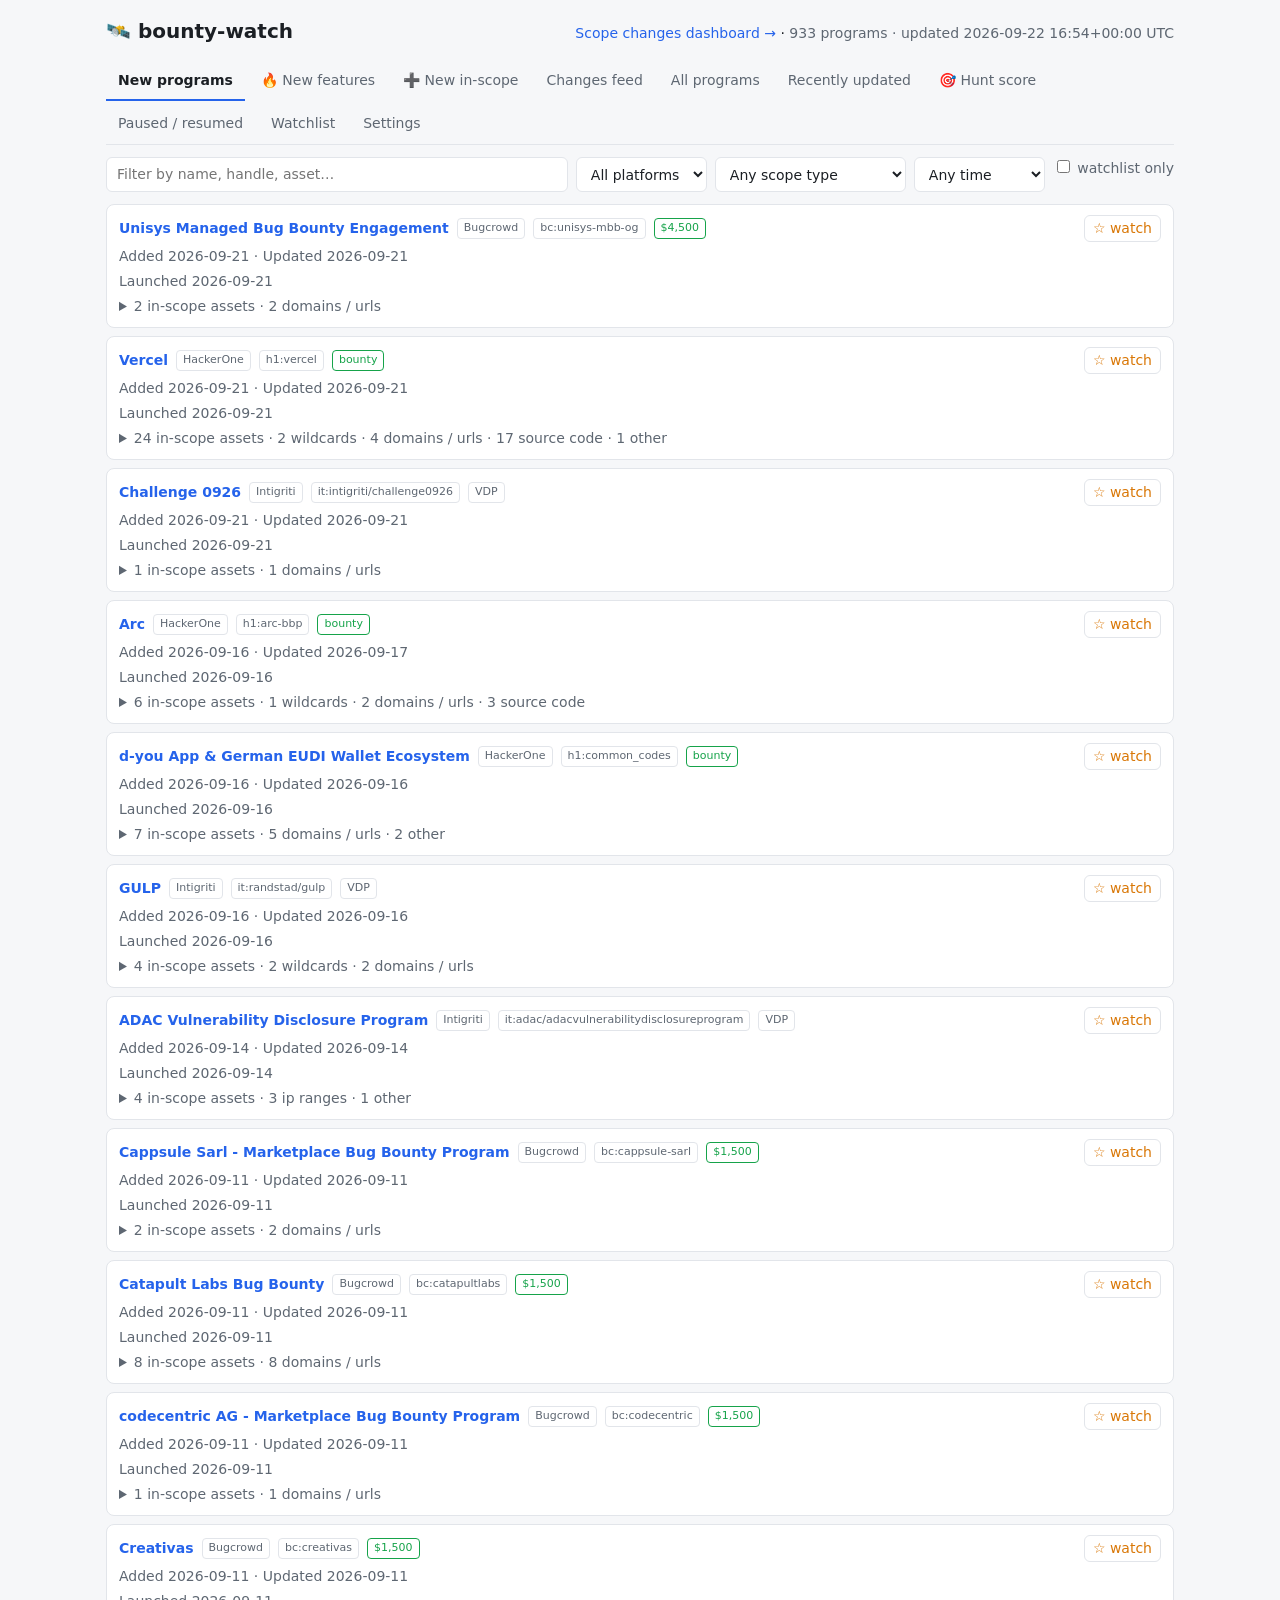
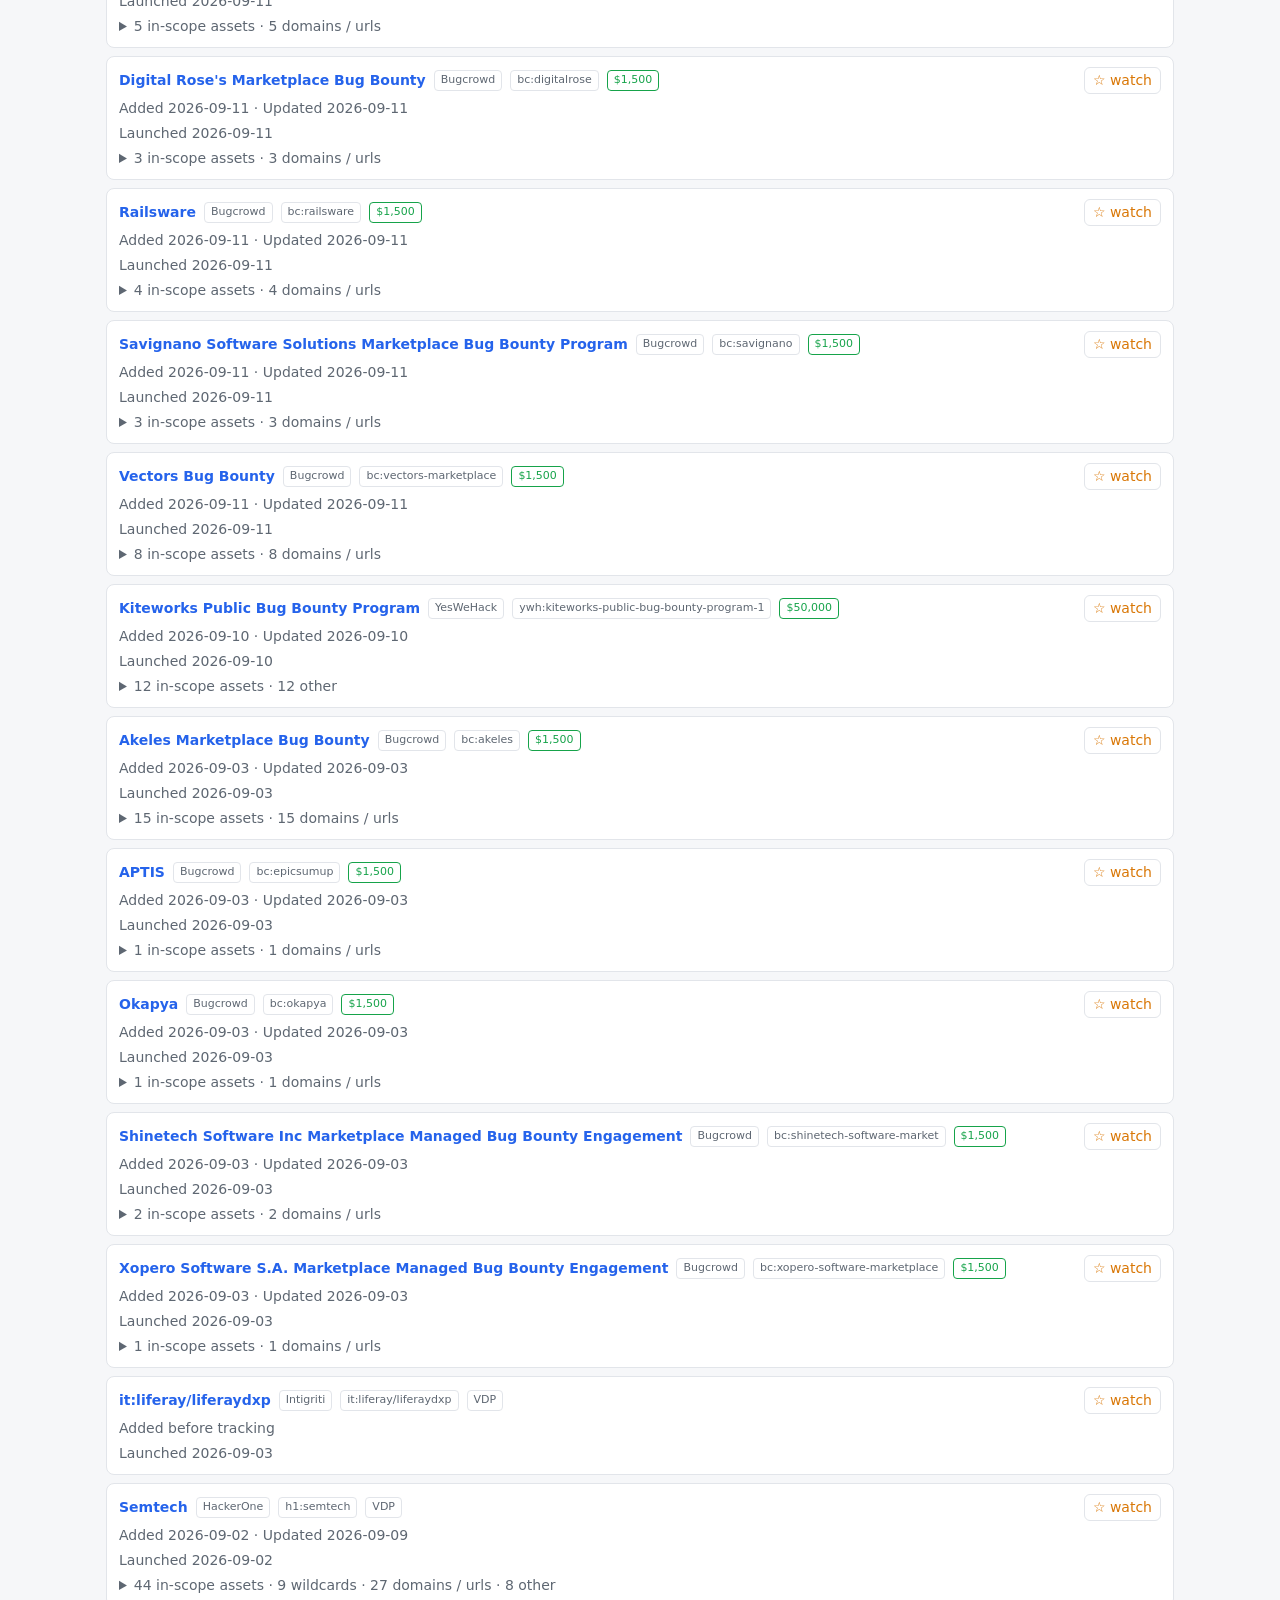
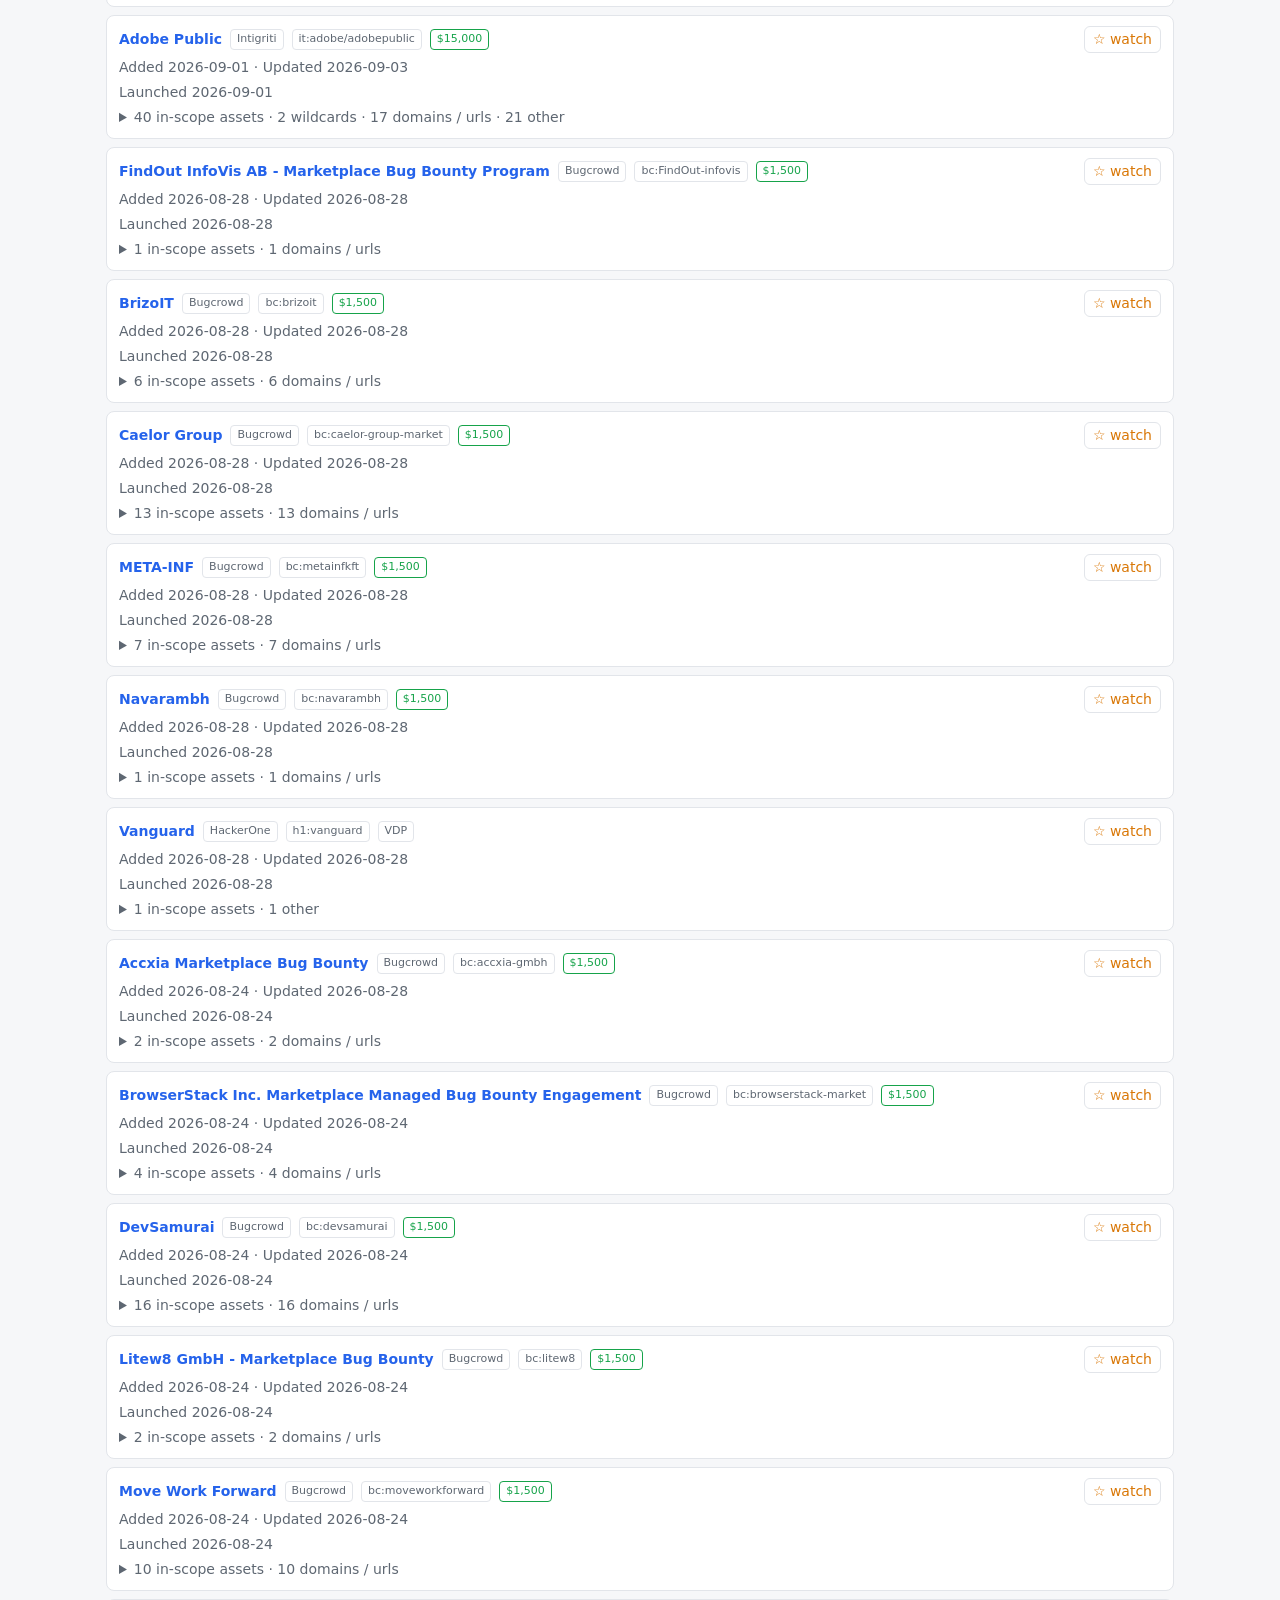
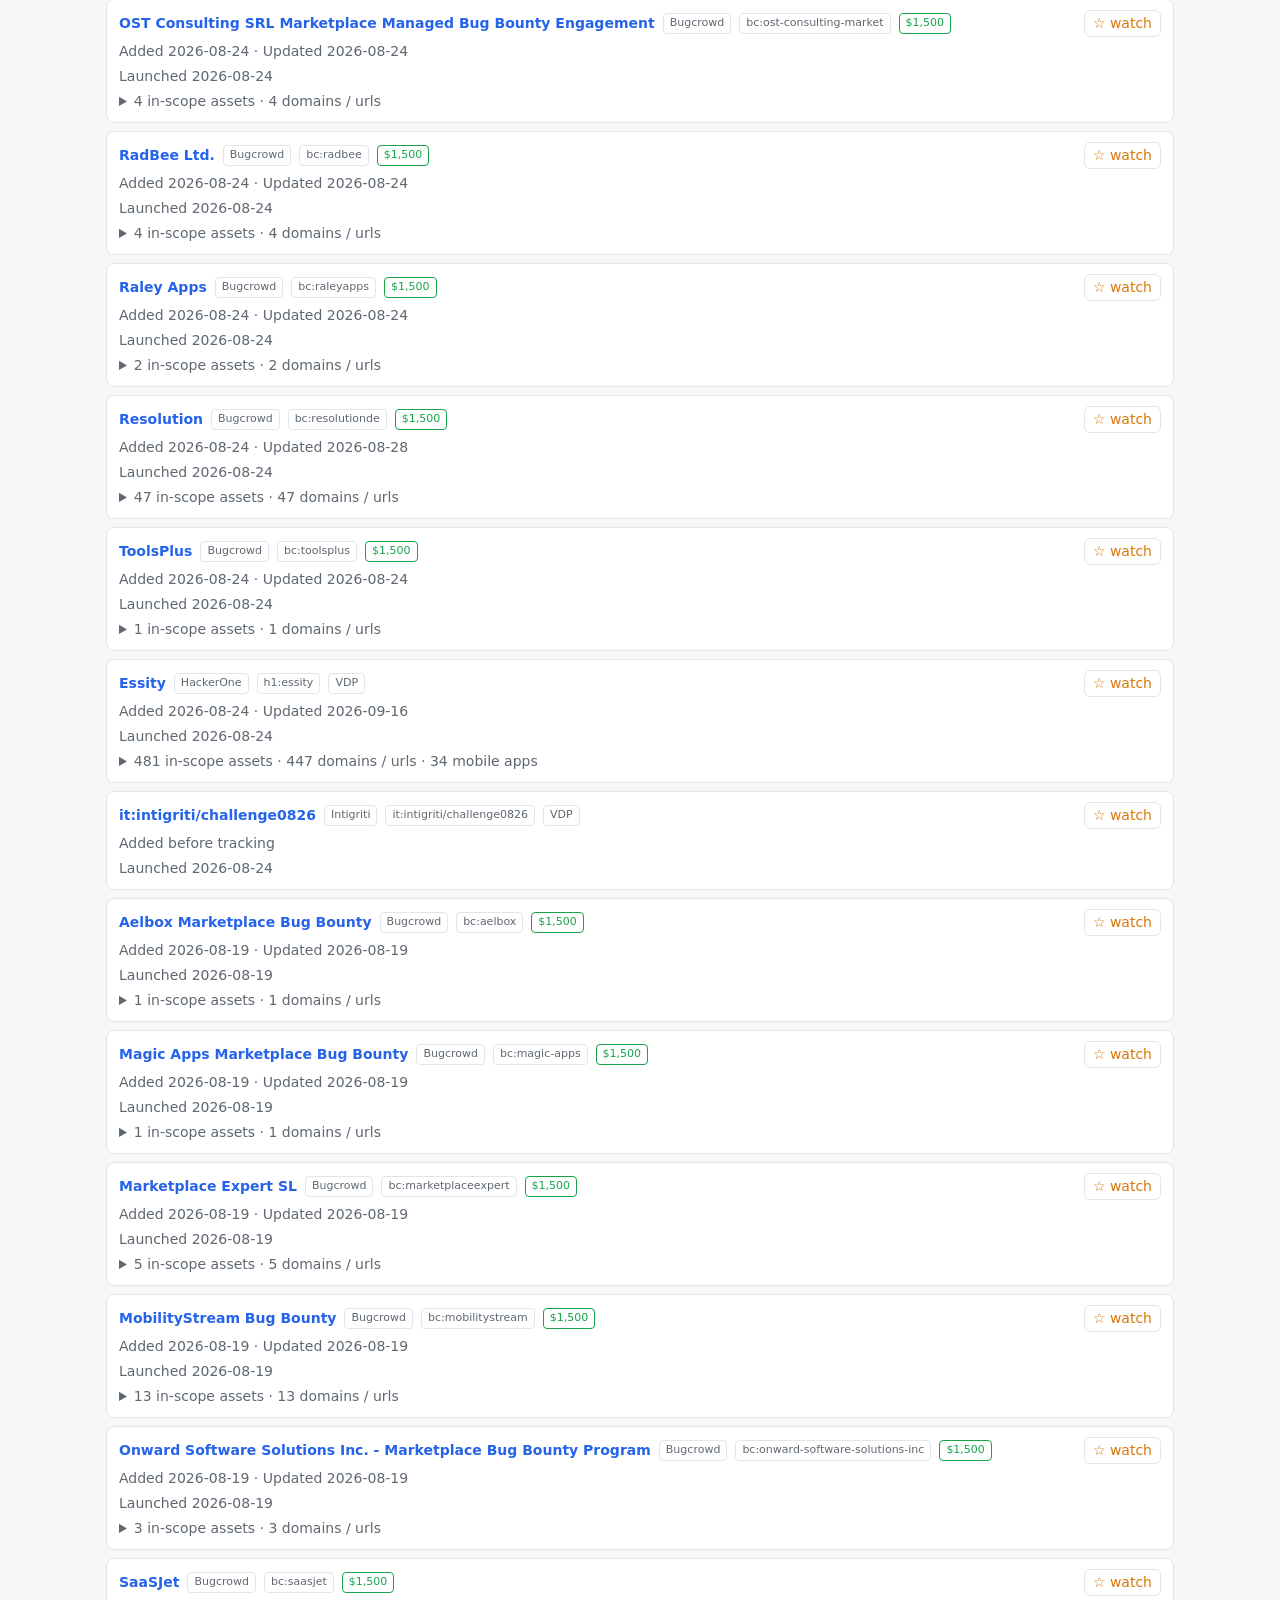
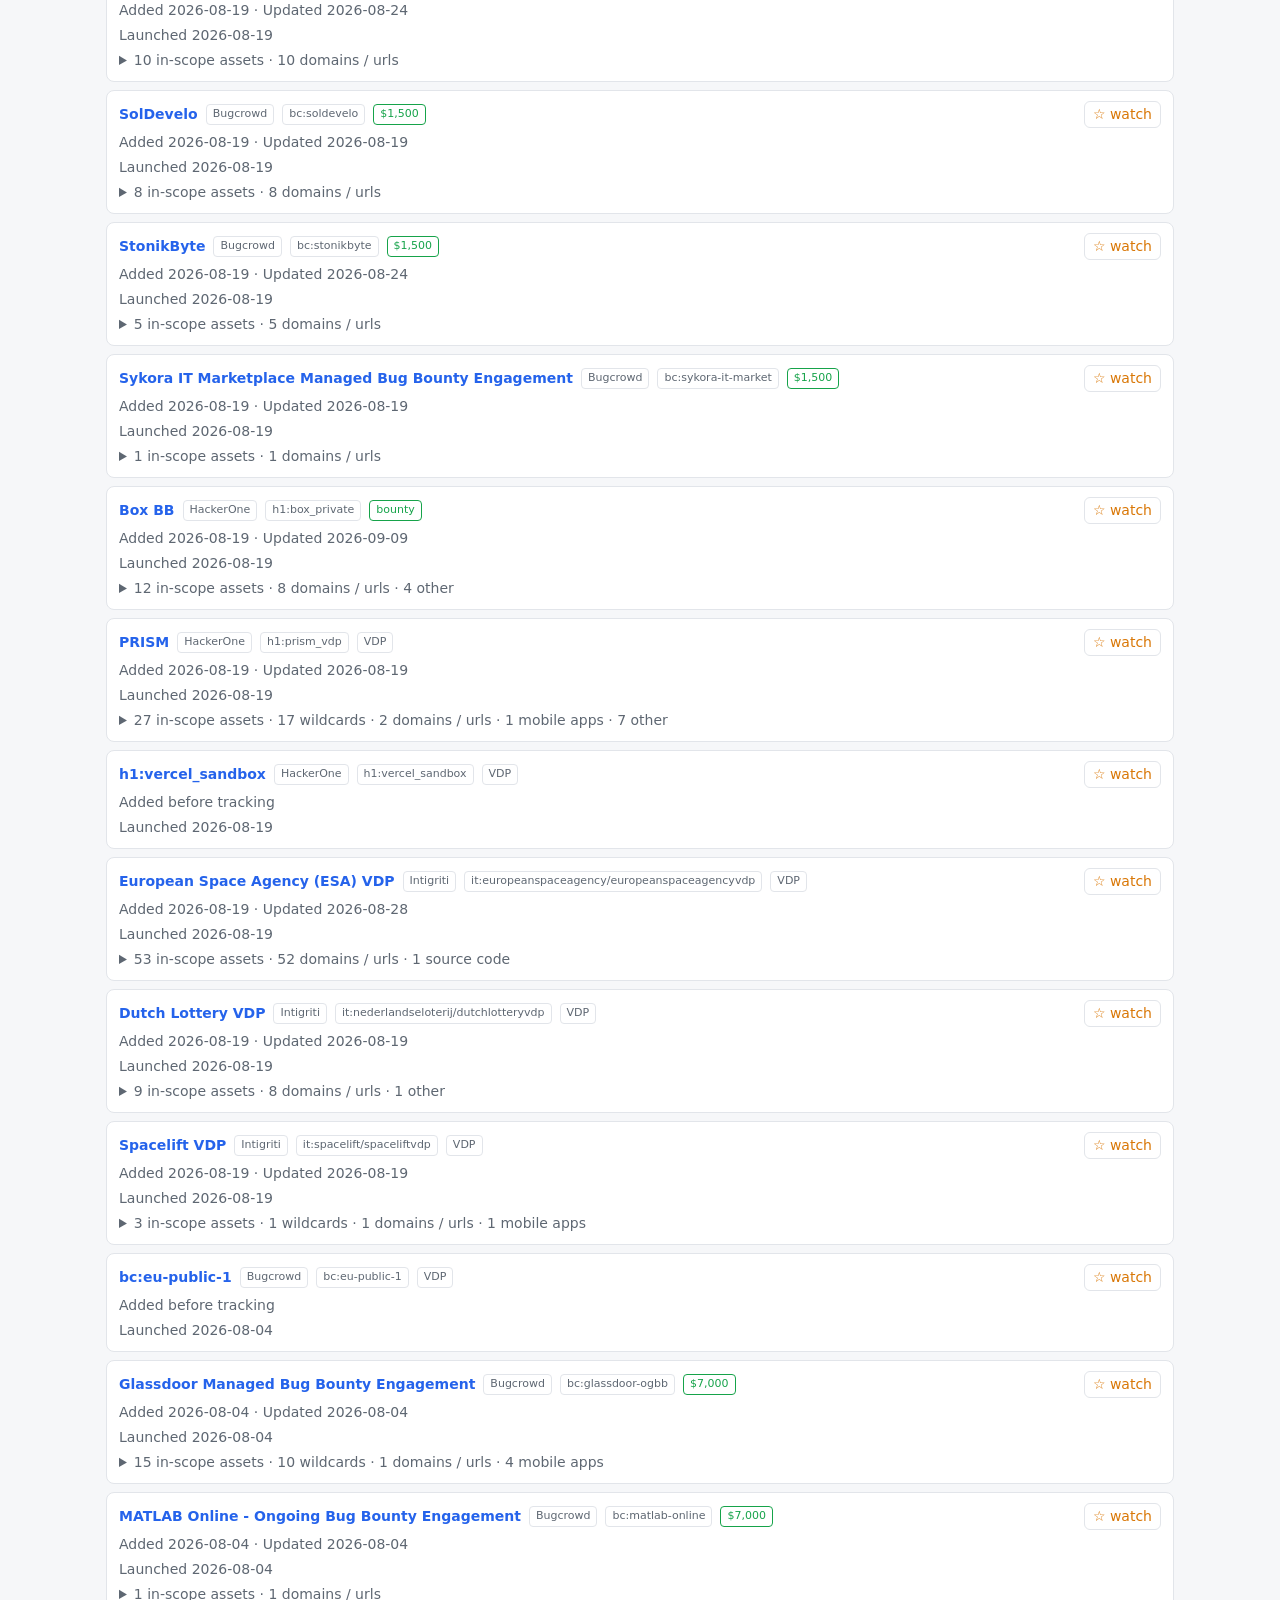
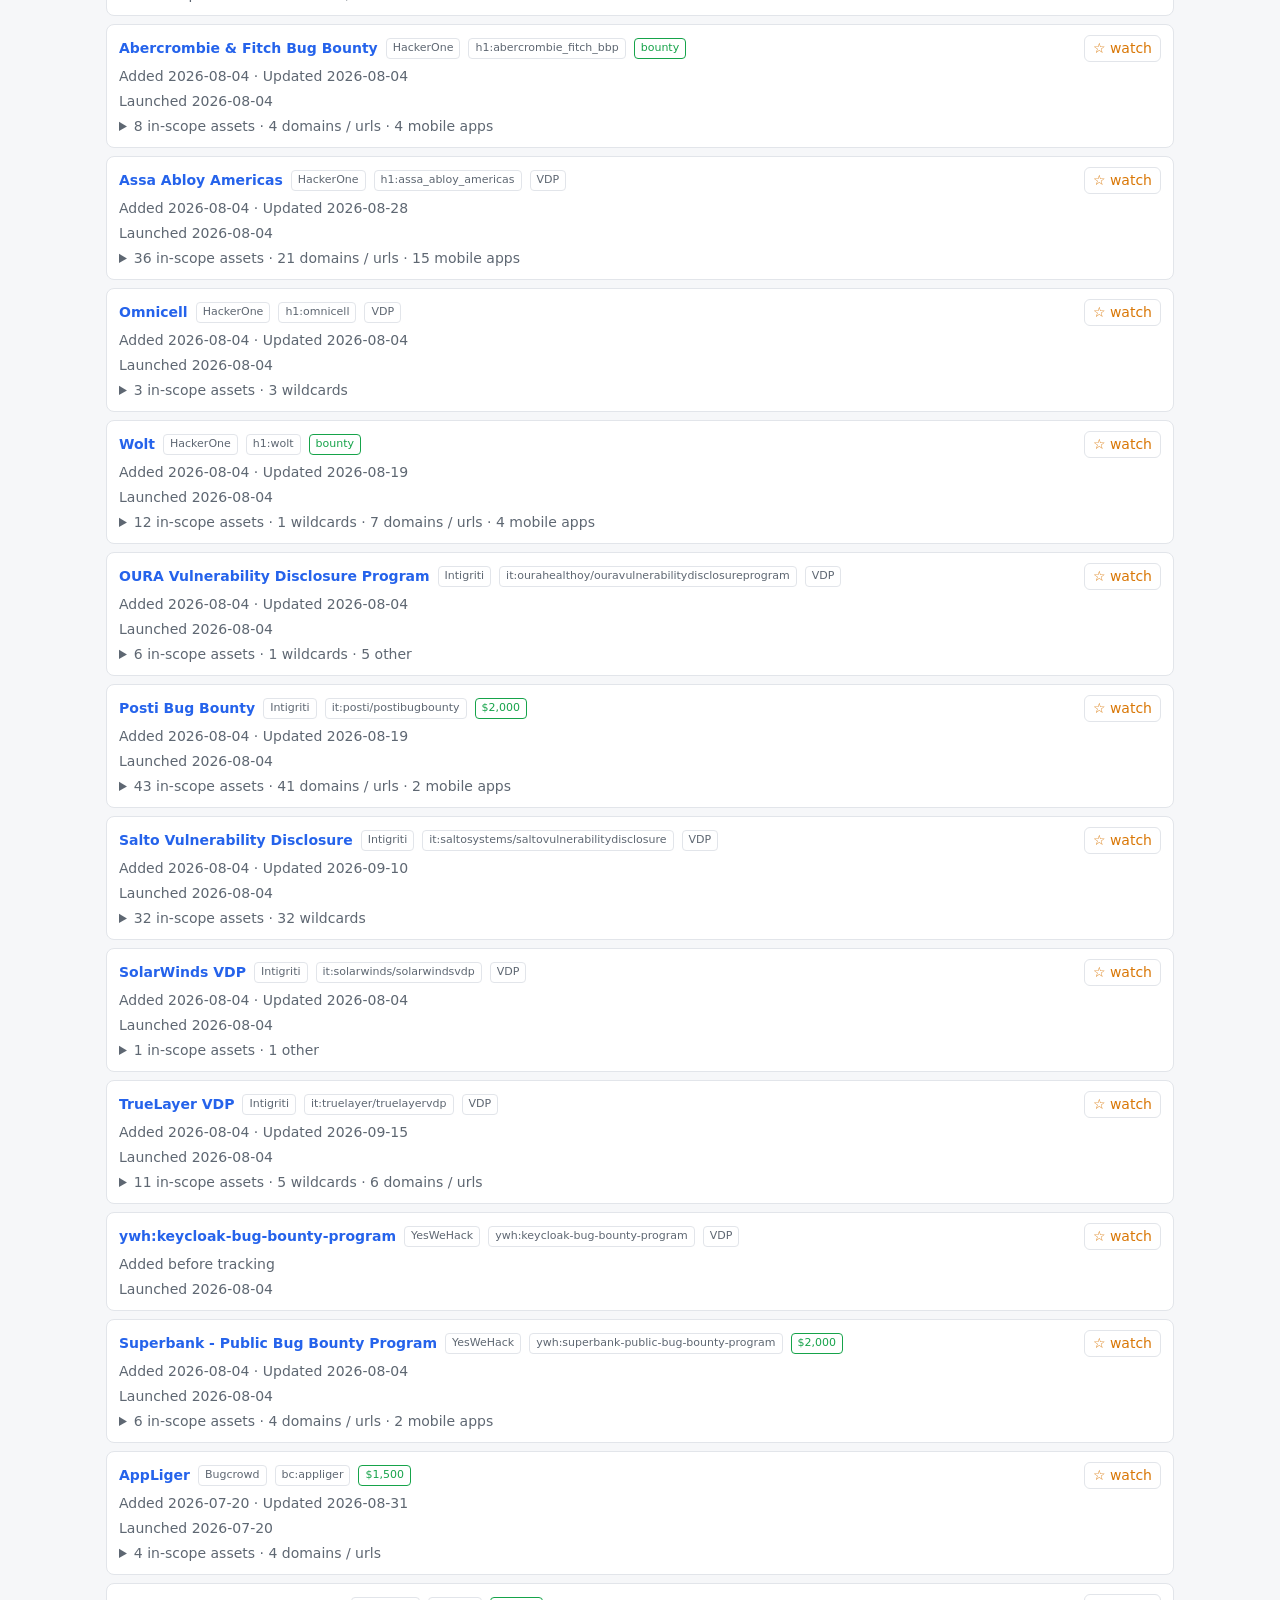
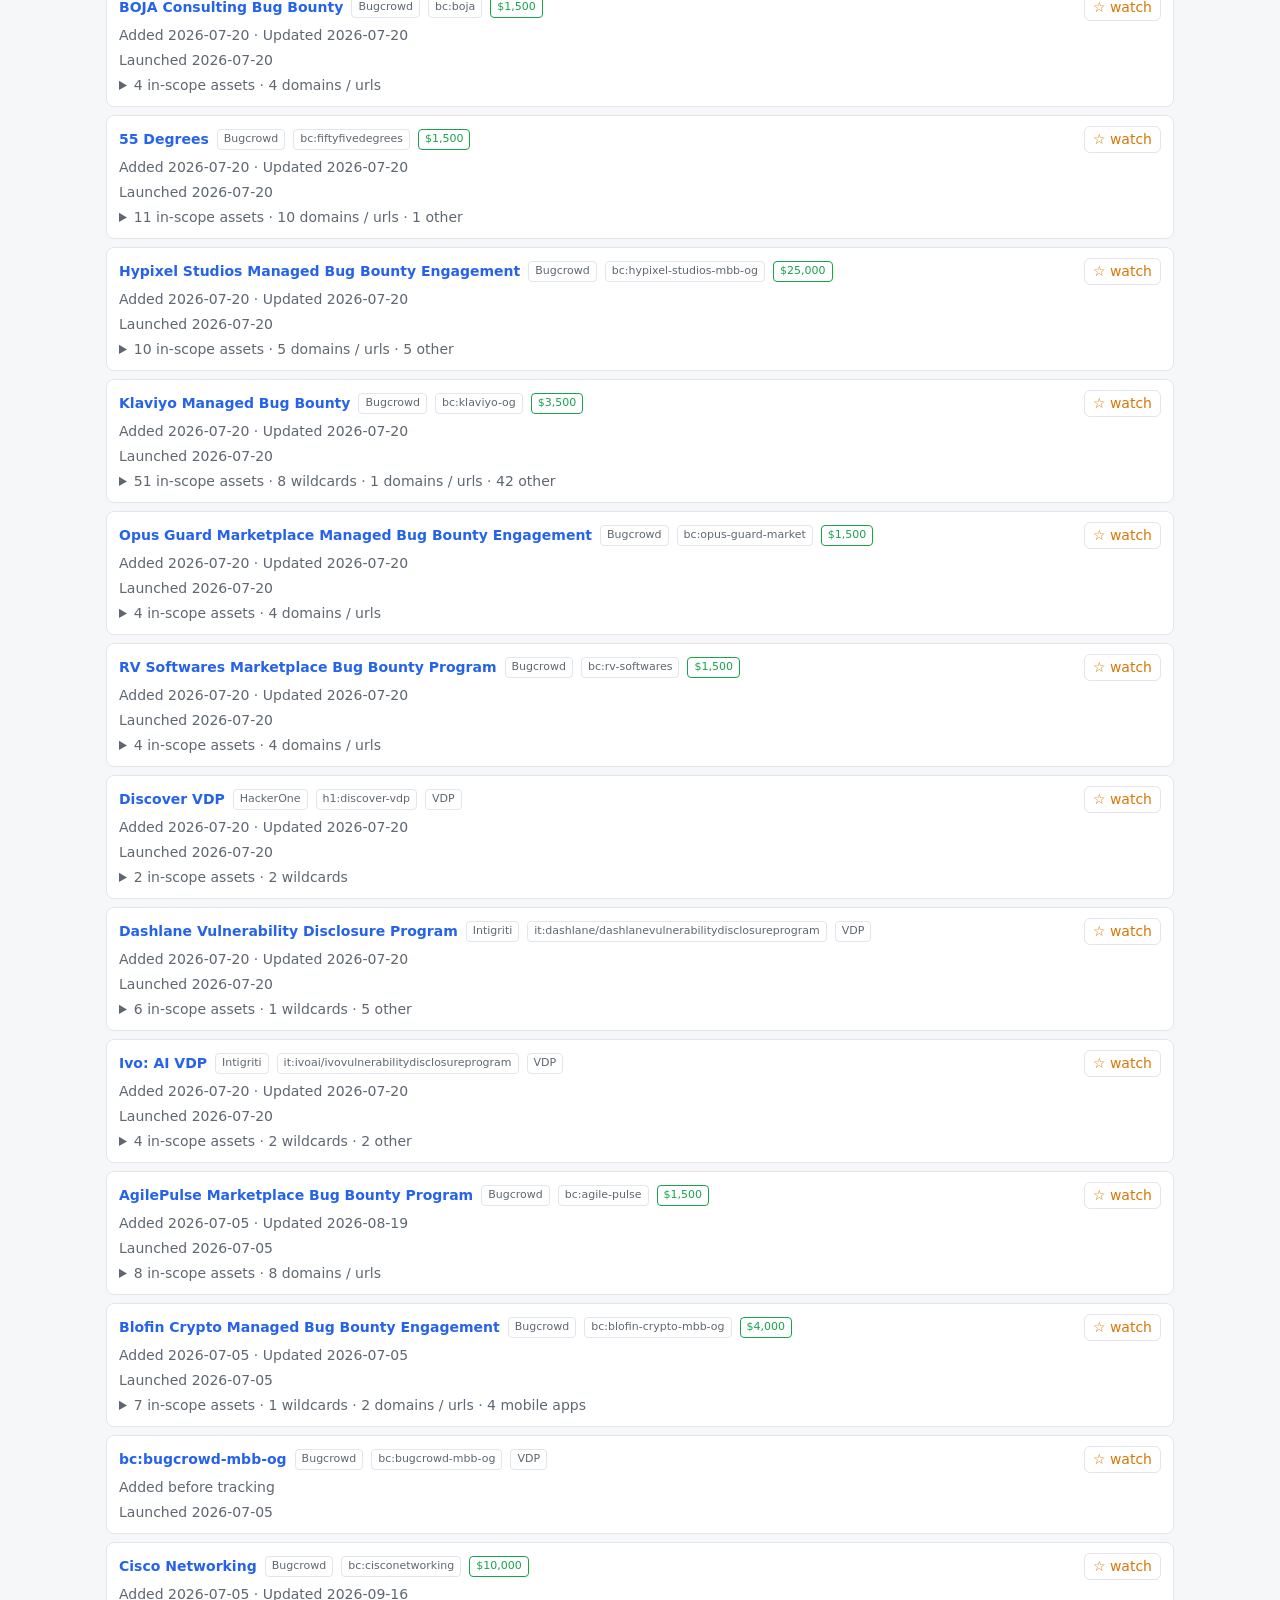
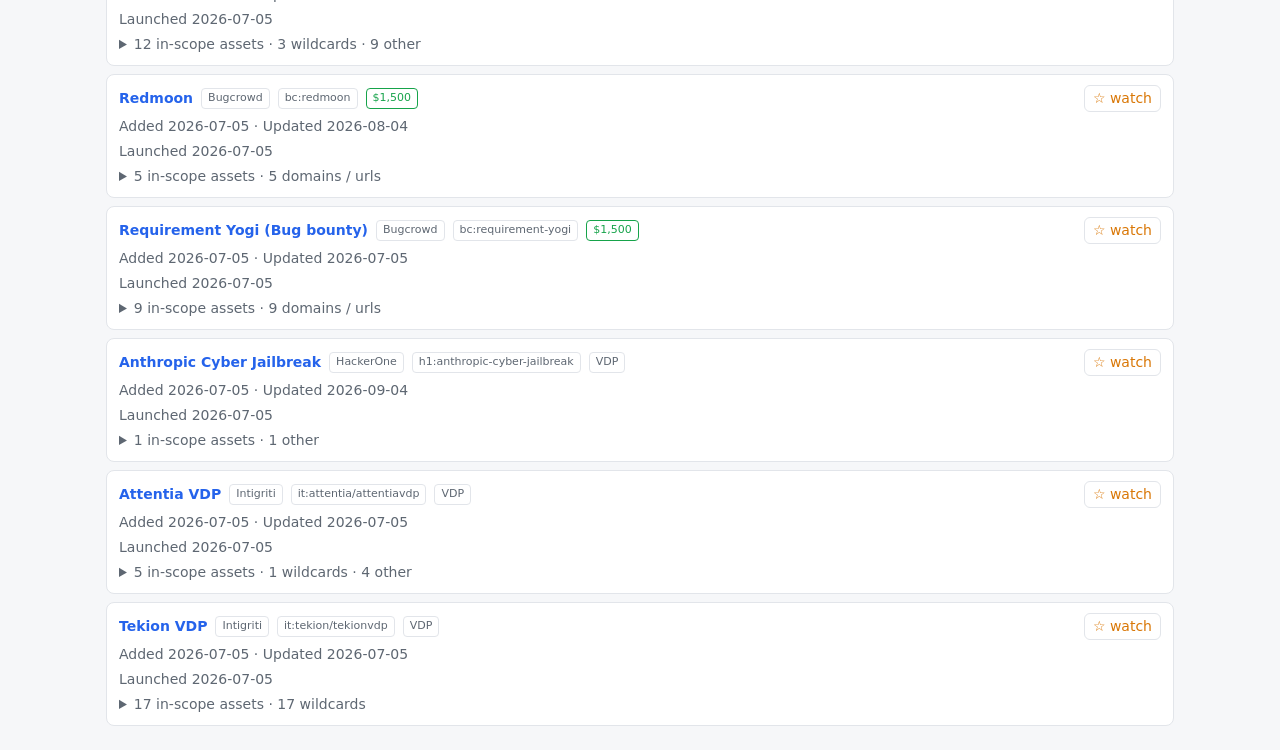
==== docs/index.html @ ff863044 "Remove self-hosted program feature; revert scan.py, dashboard, workflow to prior build" ====
<!doctype html>
<html lang="en">
<head>
<meta charset="utf-8">
<meta name="viewport" content="width=device-width,initial-scale=1">
<title>bounty-watch</title>
<link rel="stylesheet" href="style.css">
<script src="common.js"></script>
</head>
<body>
<main>
<header>
  <h1>🛰️ bounty-watch</h1>
  <span><a class="navlink" href="scope.html">Scope changes dashboard →</a> · <span class="mut" id="meta">loading…</span></span>
</header>
<nav id="tabs">
  <button data-t="new" class="on">New programs</button>
  <button data-t="features">🔥 New features</button>
  <button data-t="inscope">➕ New in-scope</button>
  <button data-t="feed">Changes feed</button>
  <button data-t="all">All programs</button>
  <button data-t="recent">Recently updated</button>
  <button data-t="hunt">🎯 Hunt score</button>
  <button data-t="paused">Paused / resumed</button>
  <button data-t="watch">Watchlist</button>
  <button data-t="settings">Settings</button>
</nav>
<div class="bar" id="bar">
  <input type="search" id="q" placeholder="Filter by name, handle, asset…">
  <select id="plat"><option value="">All platforms</option><option value="h1">HackerOne</option><option value="bc">Bugcrowd</option><option value="ywh">YesWeHack</option><option value="it">Intigriti</option></select>
  <select id="kind"><option value="">All change types</option><option>new</option><option>suspended</option><option>resumed</option><option>scope+</option><option>scope-</option><option>deploy</option><option>subdomain</option><option>feature</option><option>changelog</option><option>live-host</option><option>takeover</option><option>appversion</option></select>
  <select id="stype" title="Programs whose scope includes this asset type"></select>
  <select id="sort"><option value="first">Newest programs first</option><option value="upd">Recently updated first</option><option value="bounty">Highest bounty</option><option value="name">Name A–Z</option></select>
  <select id="since"><option value="">Any time</option><option value="1">Last 24h</option><option value="7">Last 7 days</option><option value="30">Last 30 days</option><option value="90">Last 90 days</option></select>
  <label class="mut"><input type="checkbox" id="mine"> watchlist only</label>
</div>
<div id="out"></div>
<button id="more" hidden>Show more</button>
</main>
<script>
const REPO = "abdulsalam-create/bounty-watch";
const PNAME = {h1:"HackerOne",bc:"Bugcrowd",ywh:"YesWeHack",it:"Intigriti"};
const $ = s => document.querySelector(s);
const esc = s => String(s ?? "").replace(/[&<>"']/g, c => ({"&":"&amp;","<":"&lt;",">":"&gt;",'"':"&quot;","'":"&#39;"}[c]));
const ls = {get(k){try{return localStorage.getItem(k)}catch{return null}}, set(k,v){try{v?localStorage.setItem(k,v):localStorage.removeItem(k)}catch{}}};
let P = {}, PZ = {}, F = [], W = [], wSha = null, tab = "new", limit = 100;

async function init(){
  const bust = "?v=" + Date.now();
  const [p, f] = await Promise.all([fetch("data/programs.json"+bust).then(r=>r.json()), fetch("data/changes.json"+bust).then(r=>r.json()).catch(()=>[])]);
  P = p.programs; PZ = p.paused || {}; F = f;
  $("#meta").textContent = `${Object.keys(P).length} programs · updated ${p.updated.replace("T"," ")} UTC`;
  await loadWatch();
  const h = (location.hash || "").slice(1);
  if(["features","inscope","feed","all","recent","hunt","paused","watch"].includes(h)){
    tab = h; document.querySelectorAll("#tabs button").forEach(b=>b.classList.toggle("on", b.dataset.t===h));
  }
  render();
}
async function loadWatch(){
  try{
    const r = await fetch(`https://api.github.com/repos/${REPO}/contents/watchlist.json`, {headers: auth(), cache:"no-store"});
    const j = await r.json(); wSha = j.sha; W = JSON.parse(atob(j.content.replace(/\n/g,"")));
  }catch{ W = await fetch("https://raw.githubusercontent.com/"+REPO+"/main/watchlist.json").then(r=>r.json()).catch(()=>[]); }
}
function auth(){ const t = ls.get("bw_pat"); return t ? {Authorization: "Bearer "+t} : {}; }
async function toggle(k){
  const t = ls.get("bw_pat");
  if(!t){ alert("Add a GitHub token in Settings to edit the watchlist from here, or edit watchlist.json on GitHub."); return; }
  const next = W.includes(k) ? W.filter(x=>x!==k) : [...W, k].sort();
  const r = await fetch(`https://api.github.com/repos/${REPO}/contents/watchlist.json`, {method:"PUT", headers:{...auth(),"Content-Type":"application/json"},
    body: JSON.stringify({message:`watchlist: ${W.includes(k)?"remove":"add"} ${k}`, content: btoa(JSON.stringify(next,null,1)+"\n"), sha: wSha})});
  if(!r.ok){ alert("GitHub API error "+r.status+": "+(await r.text()).slice(0,200)); return; }
  wSha = (await r.json()).content.sha; W = next; render();
}
function match(k, extra){
  const q = $("#q").value.trim().toLowerCase(), pl = $("#plat").value;
  if(pl && !k.startsWith(pl+":")) return false;
  if($("#mine").checked && !W.includes(k)) return false;
  const st = $("#stype").value; if(st && !typeMatch(P[k]?.scope || [], st)) return false;
  return !q || (k + " " + extra).toLowerCase().includes(q);
}
function progRow(k, p, note){
  const on = W.includes(k);
  const sc = (p?.scope||[]);
  return `<div class="row"><div class="top"><a href="${esc(p?.url)}" target="_blank" rel="noopener">${esc(p?.name||k)}</a>
    <span class="tag">${PNAME[k.split(":")[0]]}</span><span class="tag">${esc(k)}</span>
    ${p?.bounty ? `<span class="tag t-new">${p.bounty>1?"$"+p.bounty.toLocaleString():"bounty"}</span>`:`<span class="tag">VDP</span>`}
    <button class="star" data-k="${esc(k)}">${on?"★ watching":"☆ watch"}</button></div>
    <div class="x">${p?.first?`Added ${esc(p.first)}`:"Added before tracking"}${p?.upd?` · Updated ${esc(p.upd)}`:""}</div>
    ${note?`<div class="x">${esc(note)}</div>`:""}
    ${sc.length?`<details><summary>${sc.length} in-scope assets · ${typeSummary(sc)}</summary><ul>${sc.map(a=>`<li>${esc(a)}</li>`).join("")}</ul></details>`:""}</div>`;
}
function chips(label, arr, cls){
  return (arr && arr.length) ? `<div class="chips"><span class="mut">${label}:</span>${arr.map(a=>`<code class="chip ${cls}">${esc(a)}</code>`).join("")}</div>` : "";
}
function endpointChips(arr, live){
  if(!arr || !arr.length) return "";
  live = live || {};
  const items = arr.map(e=>{
    const qualified = e.includes("/") && e.split("/")[0].includes(".");  // has a real host
    if(!qualified) return `<code class="chip ep" title="path only; host unknown">${esc(e)}</code>`;
    const url = "https://" + e, st = live[e];
    const badge = st ? `<span class="stbadge s${String(st)[0]}">${st}</span>` : "";
    return `<a class="chip ep" href="${esc(url)}" target="_blank" rel="noopener" title="${esc(url)}">${esc(e)}${badge}</a>`;
  }).join("");
  return `<div class="chips"><span class="mut">new endpoints:</span>${items}</div>`;
}
function jsLinks(arr){
  if(!arr || !arr.length) return "";
  return `<div class="chips"><span class="mut">new JS files:</span>${arr.map(u=>{
    const name = esc(u.split("?")[0].split("/").pop());
    return `<a class="chip js" href="${esc(u)}" target="_blank" rel="noopener" title="${esc(u)}">${name}</a>`;
  }).join("")}</div>`;
}
function evRow(e){
  // new-feature events carry the actual new endpoints / GraphQL ops / feature flags, plus the new JS files
  const feat = e.t === "feature" ? endpointChips(e.api, e.live) + chips("GraphQL", e.gql, "gql") + chips("feature flags", e.flags, "flag") + jsLinks(e.js)
    : e.t === "deploy" ? jsLinks(e.js)
    : (e.t === "subdomain" || e.t === "live-host") ? chips(e.t === "live-host" ? "live" : "new subdomains", e.hosts || e.subs, "sub") : "";
  const detail = e.t === "feature" ? `<div class="x"><b>New features detected</b> from a changed JS bundle</div>` : `<div class="x">${esc(e.x)}</div>`;
  return `<div class="row"><div class="top"><span class="tag t-${esc(e.t)}">${esc(e.t)}</span><a href="${esc(e.u)}" target="_blank" rel="noopener">${esc(e.n)}</a>
    <span class="tag">${esc(e.k)}</span><span class="mut">${esc(e.d)}</span>
    <button class="star" data-k="${esc(e.k)}">${W.includes(e.k)?"★":"☆"}</button></div>${detail}${feat}</div>`;
}
function cutoff(){ const d = +$("#since").value; return d ? new Date(Date.now()-d*864e5).toISOString().slice(0,10) : ""; }
function render(){
  $("#bar").hidden = tab === "settings";
  $("#kind").hidden = tab !== "feed";
  $("#sort").hidden = !["all","watch","recent"].includes(tab);
  $("#stype").hidden = tab === "feed" || tab === "settings" || tab === "paused";
  let html = [];
  if(tab === "settings"){
    html = [`<div class="row"><b>Watchlist editing</b><p class="mut">Create a <a href="https://github.com/settings/personal-access-tokens/new" target="_blank" rel="noopener">fine-grained token</a> with access to <code>${REPO}</code> only and <i>Contents: Read and write</i>. It is stored only in this browser.</p>
      <input type="password" id="pat" placeholder="github_pat_…" value="${esc(ls.get("bw_pat")||"")}" style="width:100%"><p><button id="savepat" class="star" style="margin:0">Save token</button></p>
      <p class="mut">No token? Edit <a href="https://github.com/${REPO}/edit/main/watchlist.json" target="_blank" rel="noopener">watchlist.json</a> directly. Keys look like <code>h1:handle</code>, <code>bc:slug</code>, <code>ywh:slug</code>, <code>it:company/handle</code>.</p>
      <p class="mut">Run a scan now: <a href="https://github.com/${REPO}/actions/workflows/scan.yml" target="_blank" rel="noopener">Actions → daily-scan → Run workflow</a>.</p></div>`];
  } else if(tab === "paused"){
    const since = cutoff(), flap = m => (m.flips||0) >= 3 ? `<span class="tag t-suspended">flapping · paused ${m.flips}×</span>` : "";
    const gone = Object.entries(PZ).filter(([k,m]) => (!since || m.gone >= since) && match(k, m.n||"")).sort((a,b)=>b[1].gone.localeCompare(a[1].gone));
    const back = Object.keys(P).filter(k => P[k].back && (!since || P[k].back >= since) && match(k, P[k].name)).sort((a,b)=>P[b].back.localeCompare(P[a].back));
    html.push(`<h3>Currently paused (${gone.length})</h3><p class="mut">Programs that dropped off the public list: suspended, paused, gone private or closed.</p>`);
    gone.slice(0, limit).forEach(([k,m]) => html.push(`<div class="row"><div class="top"><span class="tag t-suspended">paused</span><a href="${esc(m.u)}" target="_blank" rel="noopener">${esc(m.n||k)}</a><span class="tag">${PNAME[k.split(":")[0]]}</span><span class="tag">${esc(k)}</span>${flap(m)}<span class="mut">since ${esc(m.gone)}</span></div></div>`));
    html.push(`<h3>Recently resumed (${back.length})</h3><p class="mut">Programs that came back after a pause. These are not counted as new programs.</p>`);
    back.slice(0, limit).forEach(k => html.push(progRow(k, P[k], `Resumed ${P[k].back}${P[k].gap!=null?` after ${P[k].gap} day(s) paused`:""}`).replace('<div class="top">', `<div class="top">${flap(P[k])}`)));
    $("#more").hidden = Math.max(gone.length, back.length) <= limit;
  } else if(tab === "hunt"){
    const since = cutoff();
    const parts = {fresh:"freshness",momentum:"new-surface momentum",surface:"attack surface",reward:"reward",unsaturated:"low saturation"};
    const keys = Object.keys(P).filter(k => P[k].hunt!=null && (!since || (P[k].upd||P[k].first||"") >= since)
      && (!$("#stype").value || typeMatch(P[k].scope||[], $("#stype").value)) && match(k, P[k].name+" "+P[k].scope.join(" ")));
    keys.sort((a,b)=>P[b].hunt-P[a].hunt);
    if(!$("#q").value && !since) html.push(`<p class="mut">Ranked by likelihood of fresh, under-hunted attack surface; recency and new-scope momentum weigh most. ${keys.length} scored programs.</p>`);
    keys.slice(0, limit).forEach(k => {
      const p = P[k], pr = p.parts||{};
      const bars = Object.keys(parts).map(f=>`<span>${parts[f]} ${Math.round((pr[f]||0)*100)}%</span>`).join("");
      html.push(progRow(k, p, (p.hy||[]).join(" · ")).replace('</details>', `</details>`).replace('<div class="x">', `<div class="parts">${bars}</div><div class="x">`));
    });
    $("#more").hidden = keys.length <= limit;
  } else if(tab === "all" || tab === "watch" || tab === "recent"){
    const srt = $("#sort").value, since = cutoff(), fld = srt === "first" ? "first" : "upd";
    const keys = Object.keys(P).filter(k => (tab!=="watch" || W.includes(k)) && (tab!=="recent" || P[k].upd)
      && (!since || (P[k][fld]||"") >= since) && match(k, P[k].name+" "+P[k].scope.join(" ")));
    const by = {first:(a,b)=>(P[b].first||"").localeCompare(P[a].first||""), upd:(a,b)=>(P[b].upd||"").localeCompare(P[a].upd||""),
      bounty:(a,b)=>P[b].bounty-P[a].bounty, name:()=>0}[srt];
    keys.sort((a,b)=>by(a,b)||P[a].name.localeCompare(P[b].name));
    if(tab==="watch") W.filter(k=>!P[k]).forEach(k=>html.push(progRow(k,null,"Not found in current data (closed or wrong key)")));
    keys.slice(0, limit).forEach(k=>html.push(progRow(k,P[k])));
    $("#more").hidden = keys.length <= limit;
  } else if(tab === "features"){
    const since = cutoff();
    const ev = F.filter(e => (e.t==="feature"||e.t==="takeover") && (!since || e.d >= since)
      && (!$("#plat").value || e.k.startsWith($("#plat").value+":")) && (!$("#mine").checked || W.includes(e.k))
      && match(e.k, e.n+" "+e.x));
    if(!$("#q").value) html.push(`<p class="mut">New code features (endpoints, GraphQL ops, feature flags) and takeovers spotted on watchlist programs. This is the freshest, least-hunted attack surface. ${ev.length} in range.</p>`);
    ev.slice(0, limit).forEach(e => html.push(evRow(e)));
    if(!ev.length) html.push(`<div class="empty">No new features yet. Add programs to your ★ Watchlist; features are detected from their JS bundles on each scan.</div>`);
    $("#more").hidden = ev.length <= limit;
  } else if(tab === "inscope"){
    const since = cutoff();
    const ev = F.filter(e => e.t==="scope+" && (e.f==="scope" || (!e.f && !e.x.startsWith("out-of-scope")))
      && (!since || e.d >= since) && (!$("#plat").value || e.k.startsWith($("#plat").value+":"))
      && (!$("#mine").checked || W.includes(e.k)) && match(e.k, e.n+" "+(e.a||[]).join(" ")));
    if(!$("#q").value) html.push(`<p class="mut">Programs that added new <b>in-scope</b> targets, newest first. ${ev.length} additions in range. Emailed daily.</p>`);
    ev.slice(0, limit).forEach(e => {
      const b = P[e.k]?.bounty || e.b || 0;
      html.push(`<div class="row"><div class="top"><span class="tag t-scope+">➕ in-scope</span><a href="${esc(e.u)}" target="_blank" rel="noopener">${esc(e.n)}</a>
        <span class="tag">${PNAME[e.k.split(":")[0]]}</span><span class="tag">${esc(e.k)}</span>
        ${b?`<span class="tag t-new">${b>1?"$"+b.toLocaleString():"bounty"}</span>`:`<span class="tag">VDP</span>`}
        <span class="mut">${esc(e.d)}</span><button class="star" data-k="${esc(e.k)}">${W.includes(e.k)?"★":"☆"}</button></div>
        ${chips("new in-scope", e.a || [e.x.replace(/^scope added: /,"")], "sub")}</div>`);
    });
    $("#more").hidden = ev.length <= limit;
  } else {
    const kind = tab==="new" ? "new" : $("#kind").value;
    const since = cutoff();
    const ev = F.filter(e => (!kind || e.t===kind) && (!since || e.d >= since) && match(e.k, e.n+" "+e.x));
    ev.slice(0, limit).forEach(e => html.push(tab==="new" ? progRow(e.k, P[e.k], `Launched ${e.d}`) : evRow(e)));
    $("#more").hidden = ev.length <= limit;
  }
  $("#out").innerHTML = html.join("") || `<div class="empty">Nothing here yet. ${tab==="new"||tab==="feed"?"Changes appear after the second daily scan.":""}</div>`;
}
$("#tabs").onclick = e => { const t = e.target.dataset.t; if(!t) return; tab = t; limit = 100; if(t==="recent") $("#sort").value = "upd"; if(t==="all") $("#sort").value = "first";
  document.querySelectorAll("#tabs button").forEach(b=>b.classList.toggle("on", b.dataset.t===t)); render(); };
["#q","#plat","#kind","#mine","#sort","#since","#stype"].forEach(s => $(s).addEventListener("input", ()=>{limit=100; render();}));
$("#more").onclick = () => { limit += 200; render(); };
$("#out").onclick = e => {
  const s = e.target.closest(".star[data-k]"); if(s) return toggle(s.dataset.k);
  if(e.target.id === "savepat"){ ls.set("bw_pat", $("#pat").value.trim()); loadWatch().then(()=>{alert("Saved."); render();}); }
};
$("#stype").innerHTML = typeOptions("Any scope type");
init().catch(e => { $("#meta").textContent = "Failed to load data: " + e; });
</script>
</body>
</html>
---- docs/style.css ----
:root{--bg:#f6f7f9;--card:#fff;--fg:#1b1f24;--mut:#5e6772;--line:#e2e5ea;--acc:#2563eb;--new:#16a34a;--rem:#dc2626;--dep:#9333ea;--sub:#d97706}
@media (prefers-color-scheme:dark){:root{--bg:#0f1115;--card:#171a20;--fg:#e6e8eb;--mut:#9aa3ad;--line:#2a2f37;--acc:#60a5fa;--new:#4ade80;--rem:#f87171;--dep:#c084fc;--sub:#fbbf24}}
*{box-sizing:border-box}
body{margin:0;background:var(--bg);color:var(--fg);font:14px/1.5 system-ui,-apple-system,Segoe UI,sans-serif}
main{max-width:1100px;margin:auto;padding:16px}
header{display:flex;flex-wrap:wrap;gap:8px 16px;align-items:baseline;justify-content:space-between}
h1{font-size:20px;margin:0}
.mut{color:var(--mut)}
nav{display:flex;gap:4px;flex-wrap:wrap;margin:16px 0 12px;border-bottom:1px solid var(--line)}
nav button{background:none;border:0;border-bottom:2px solid transparent;padding:8px 12px;color:var(--mut);font:inherit;cursor:pointer}
nav button.on{color:var(--fg);border-color:var(--acc);font-weight:600}
.bar{display:flex;flex-wrap:wrap;gap:8px;margin-bottom:12px}
input,select{font:inherit;padding:6px 10px;border:1px solid var(--line);border-radius:6px;background:var(--card);color:var(--fg)}
input[type=search]{flex:1;min-width:180px}
.row{background:var(--card);border:1px solid var(--line);border-radius:8px;padding:10px 12px;margin-bottom:8px}
.row .top{display:flex;gap:8px;align-items:center;flex-wrap:wrap}
.row a{color:var(--acc);text-decoration:none;font-weight:600}
.tag{font-size:11px;padding:1px 6px;border-radius:4px;border:1px solid var(--line);color:var(--mut)}
.t-new{color:var(--new);border-color:var(--new)}.t-suspended,.t-scope-{color:var(--rem);border-color:var(--rem)}
.t-scope\+{color:var(--new);border-color:var(--new)}.t-resumed{color:var(--acc);border-color:var(--acc)}.t-feature,.t-changelog{color:#0891b2;border-color:#0891b2}.t-takeover{color:#dc2626;border-color:#dc2626;font-weight:700}.t-live-host,.t-appversion,.t-subdomain{color:var(--sub);border-color:var(--sub)}.t-deploy{color:var(--dep);border-color:var(--dep)}.t-subdomain{color:var(--sub);border-color:var(--sub)}
.x{color:var(--mut);word-break:break-word;margin-top:4px}
.star{margin-left:auto;background:none;border:1px solid var(--line);border-radius:6px;cursor:pointer;color:var(--sub);padding:2px 8px;font:inherit}
details summary{cursor:pointer;color:var(--mut);margin-top:4px}
details ul{margin:4px 0;padding-left:18px;max-height:240px;overflow:auto;word-break:break-all}
.empty{padding:24px;text-align:center;color:var(--mut)}
#more{display:block;margin:8px auto}#more[hidden]{display:none}
.stats{display:grid;grid-template-columns:repeat(auto-fit,minmax(140px,1fr));gap:8px;margin-bottom:12px}
.stat{background:var(--card);border:1px solid var(--line);border-radius:8px;padding:10px 12px}.stat b{display:block;font-size:22px}
.day{margin:18px 0 8px;font-weight:600}.day span{font-weight:400}
.add,.rem{list-style:none;padding-left:0;margin:4px 0;word-break:break-all}.add li::before{content:"+ ";color:var(--new);font-weight:700}.rem li::before{content:"− ";color:var(--rem);font-weight:700}
.navlink{color:var(--acc);text-decoration:none}
.score{display:inline-flex;align-items:center;gap:6px;font-weight:700;margin-left:auto}
.score .bar{width:54px;height:7px;border-radius:4px;background:var(--line);overflow:hidden}
.score .bar i{display:block;height:100%;background:linear-gradient(90deg,var(--sub),var(--new))}
.parts{display:flex;gap:6px;flex-wrap:wrap;margin-top:4px}
.parts span{font-size:11px;color:var(--mut)}
.chips{display:flex;flex-wrap:wrap;gap:4px;align-items:center;margin-top:5px}
.chip{font-size:11px;padding:1px 6px;border-radius:4px;background:var(--bg-soft,#f4f3f0);border:1px solid var(--line)}
.chip.ep{color:#0891b2;border-color:#0891b2}.chip.gql{color:#9333ea;border-color:#9333ea}
.chip.flag{color:#d97706;border-color:#d97706}.chip.sub{color:#2563eb;border-color:#2563eb}
.chip.js{color:#0891b2;border-color:#0891b2;text-decoration:none}
.chip.js:hover{background:#0891b2;color:#fff}
.stbadge{margin-left:5px;padding:0 4px;border-radius:3px;font-size:10px;font-weight:700;color:#fff}
.stbadge.s2{background:#16a34a}.stbadge.s3{background:#0891b2}.stbadge.s4{background:#d97706}.stbadge.s5{background:#dc2626}
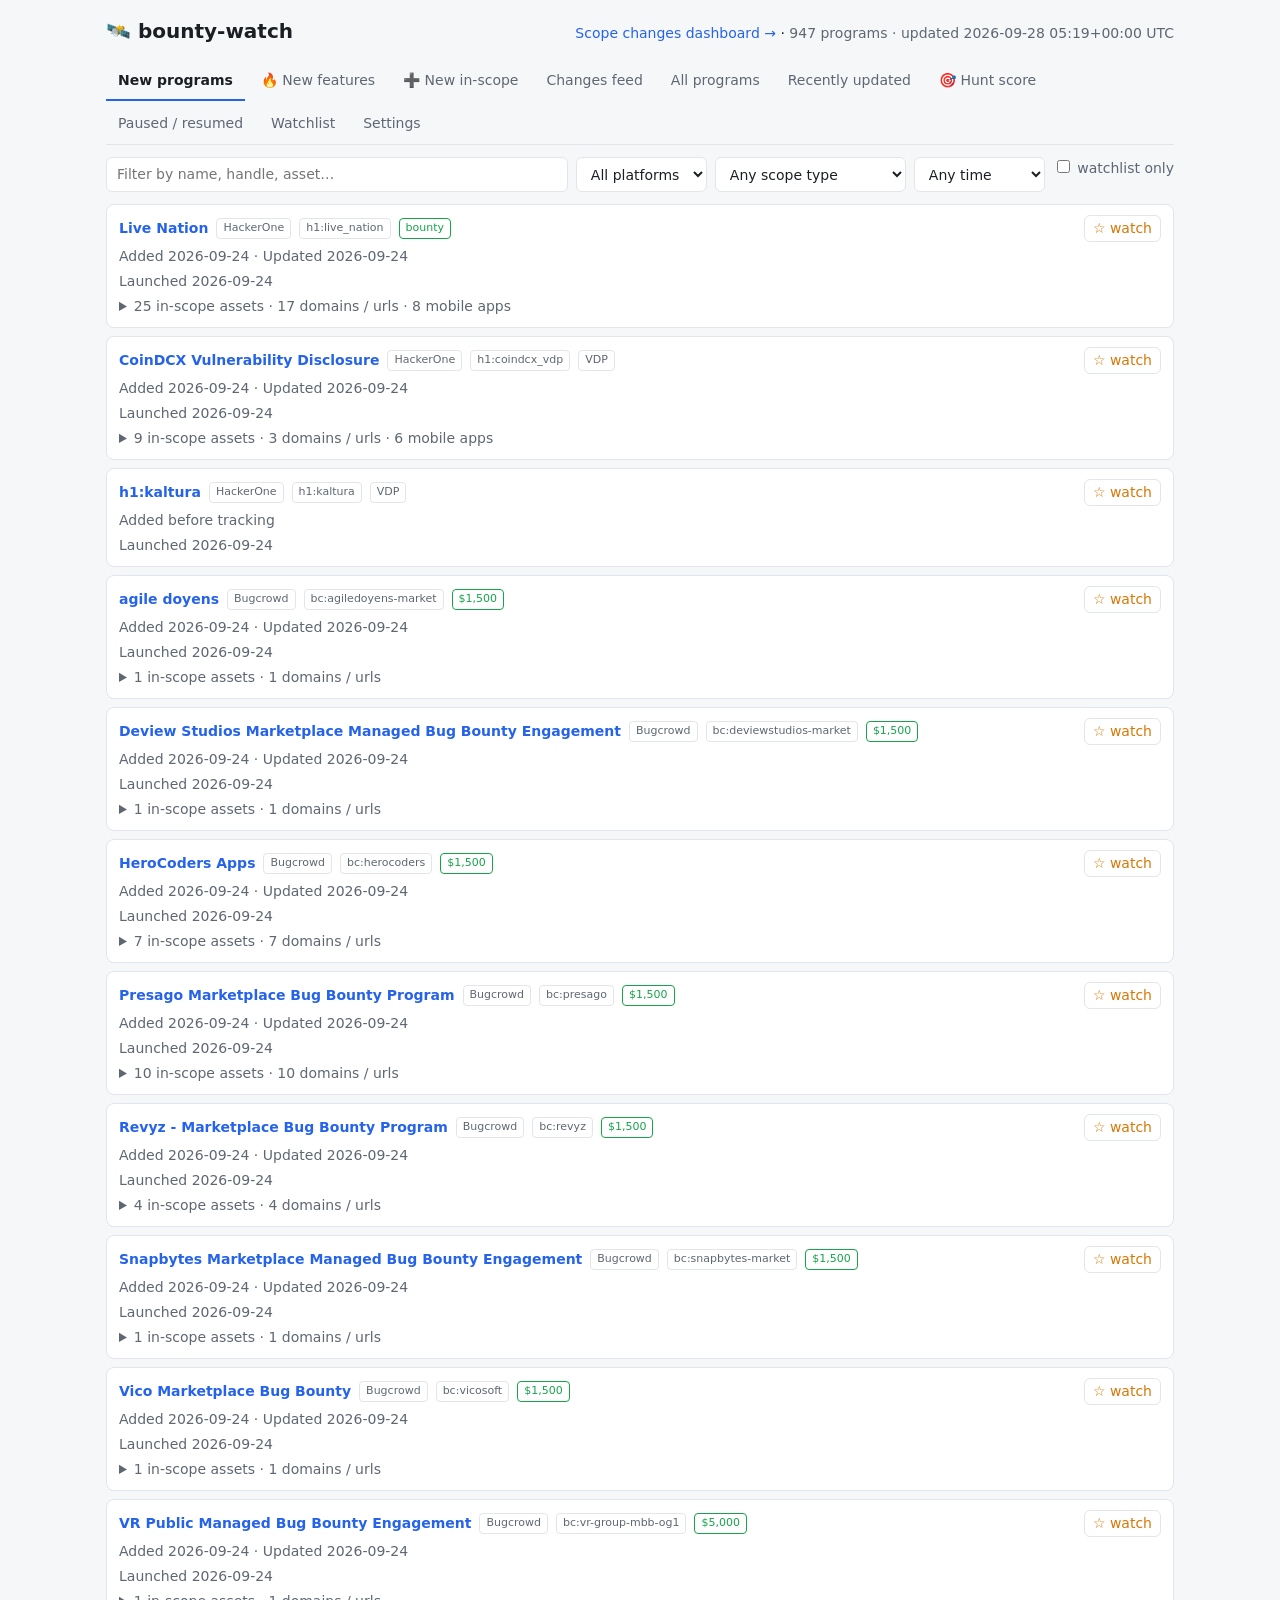
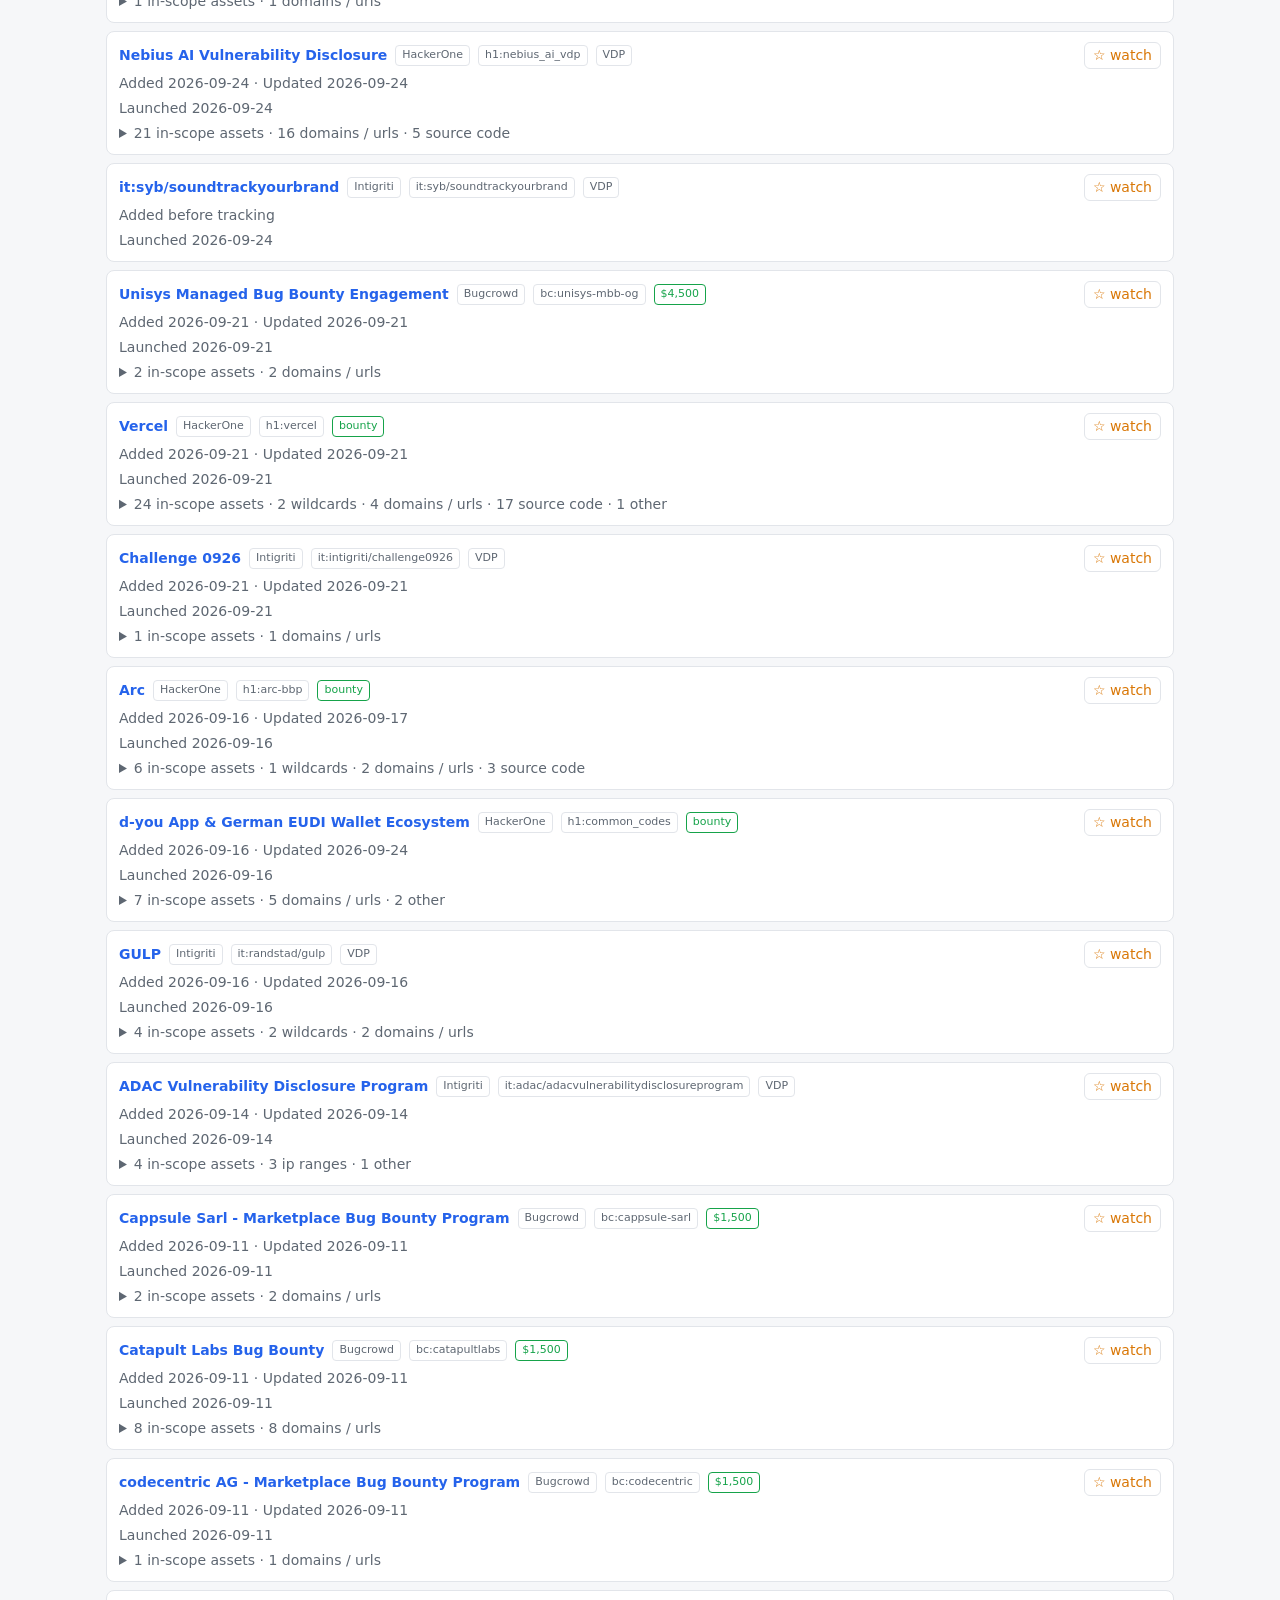
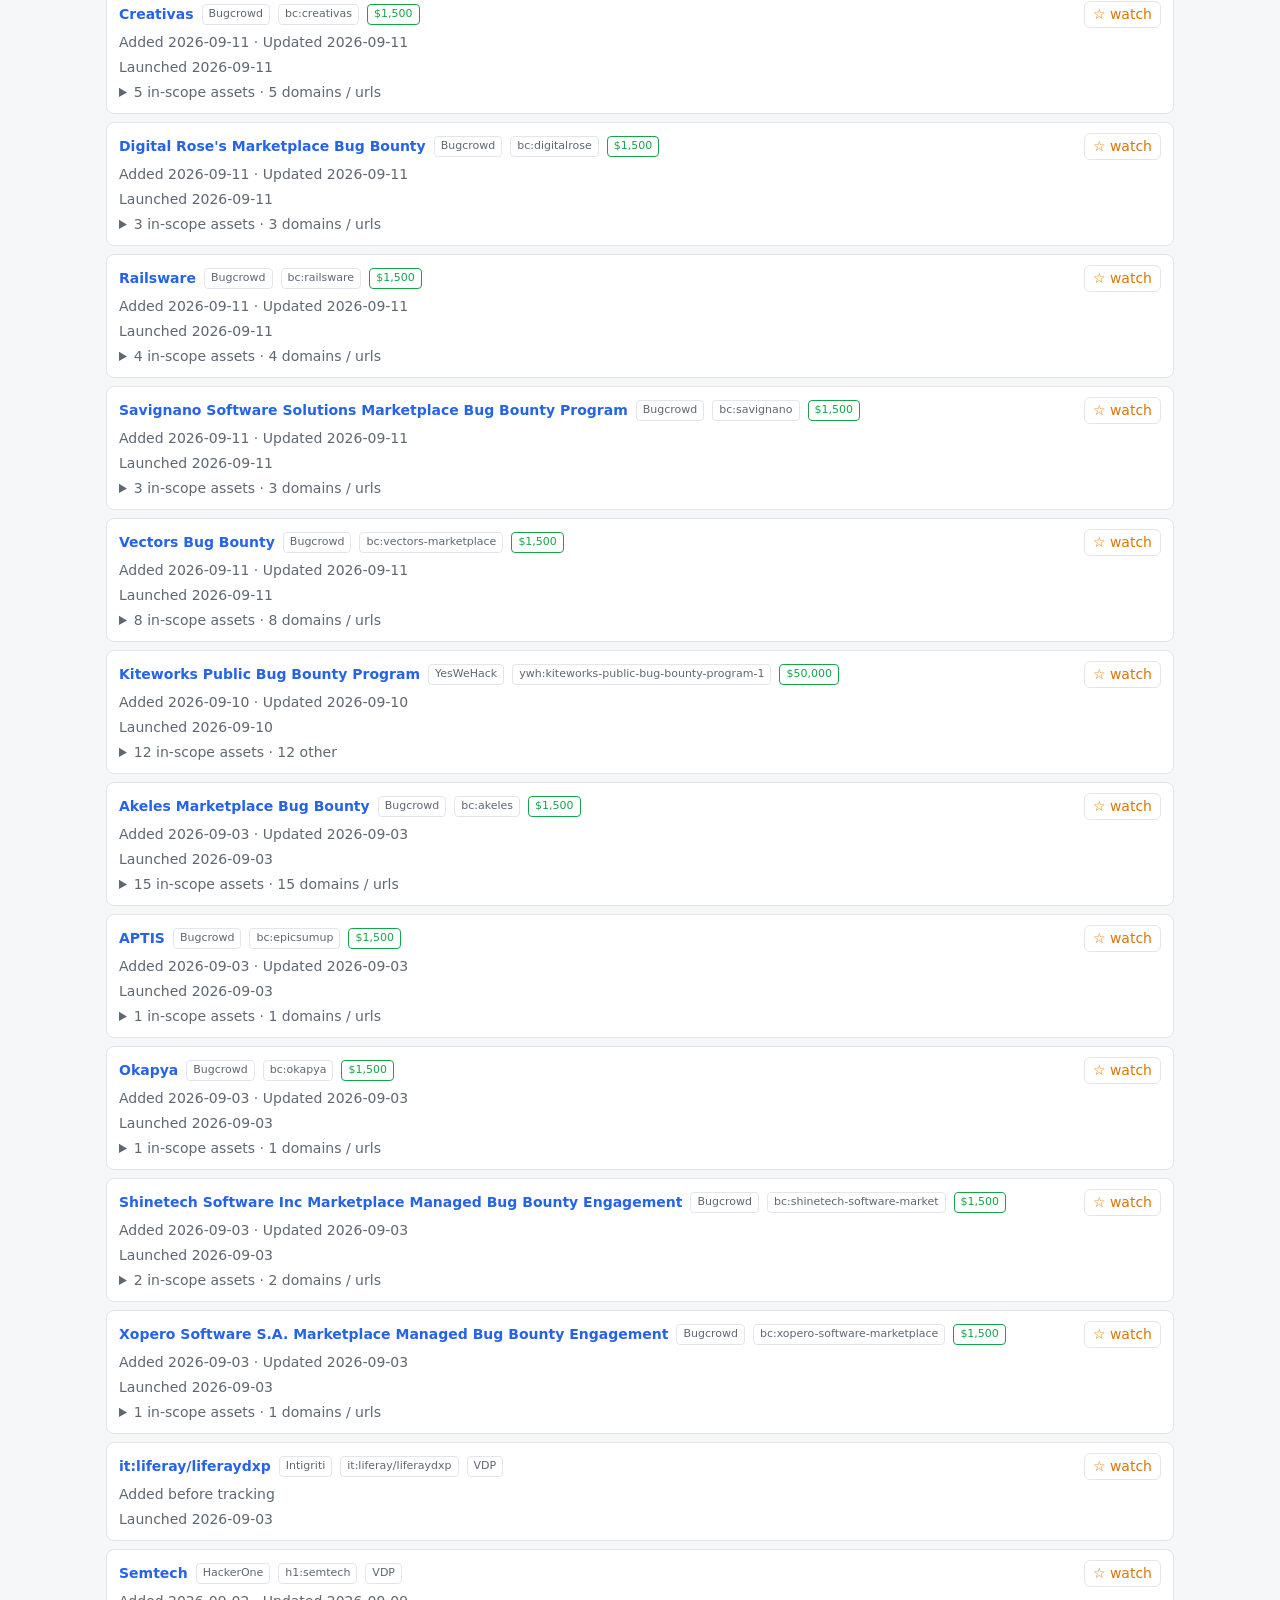
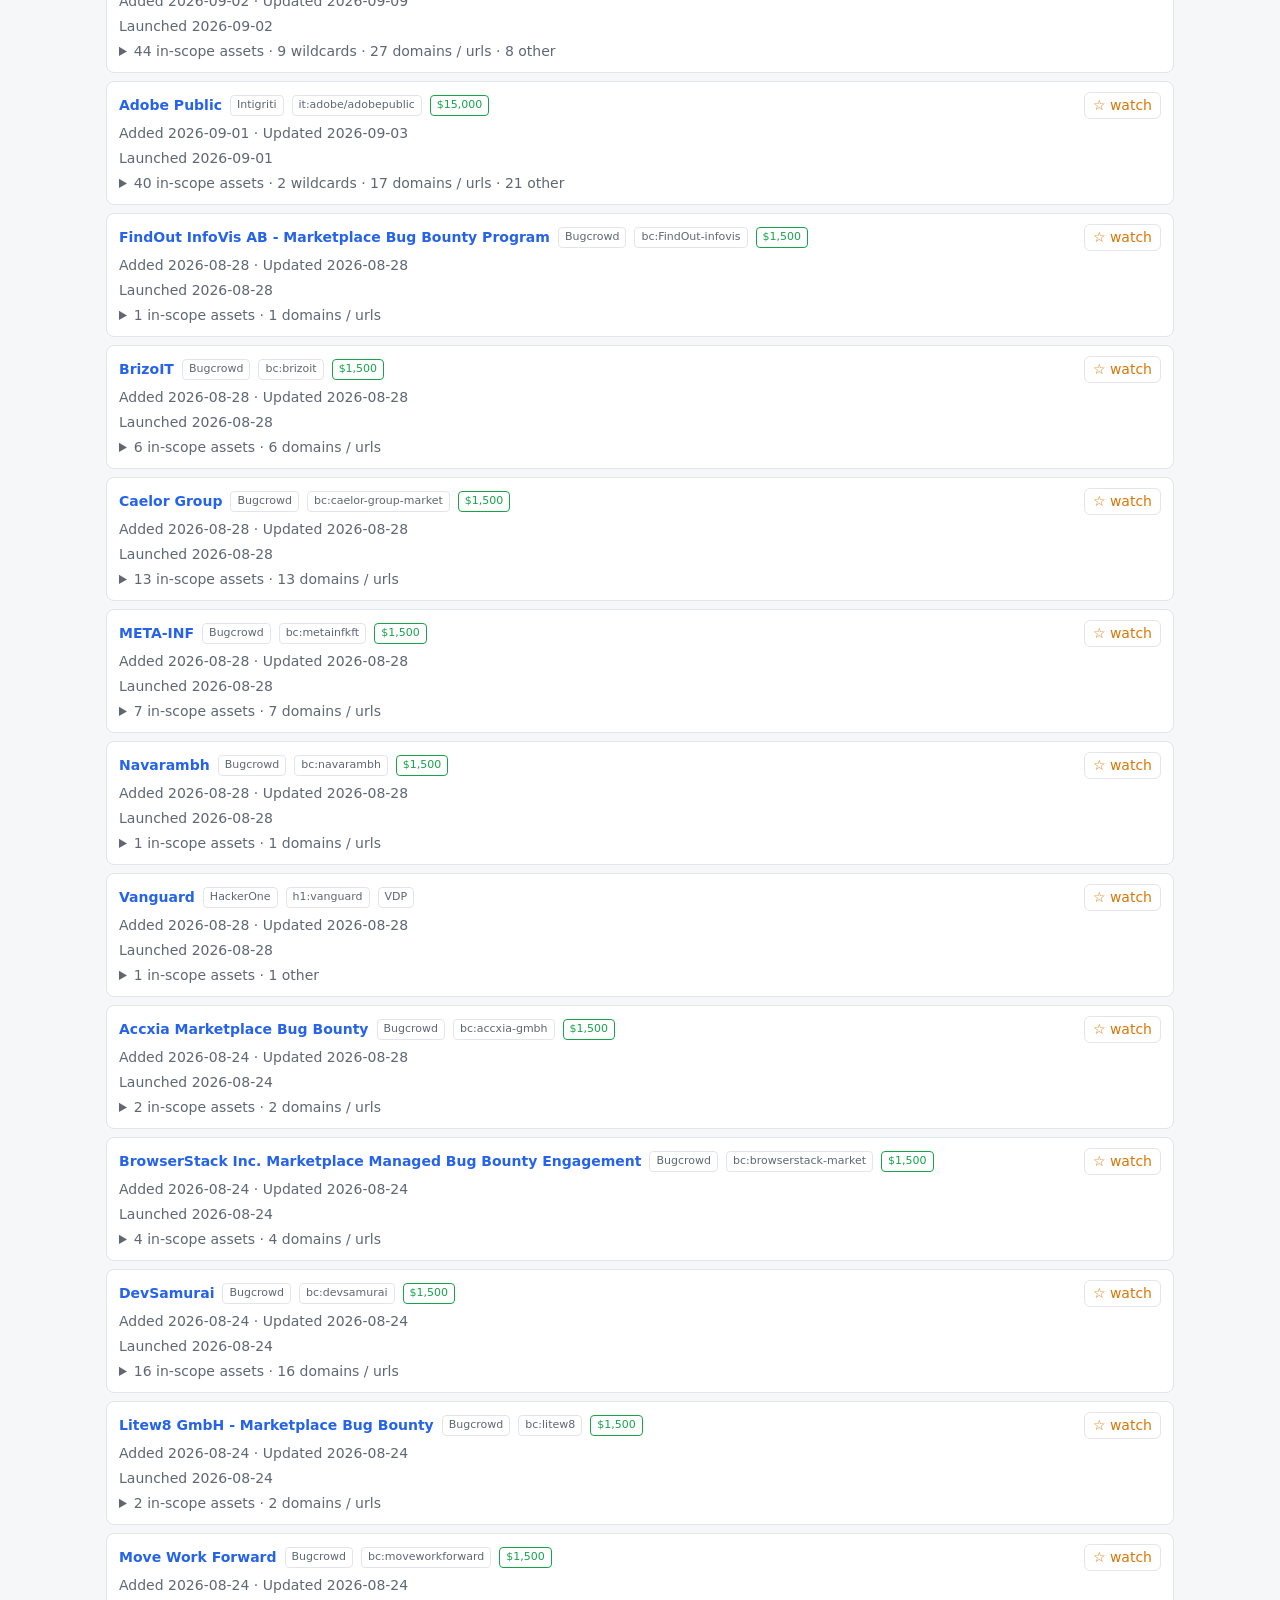
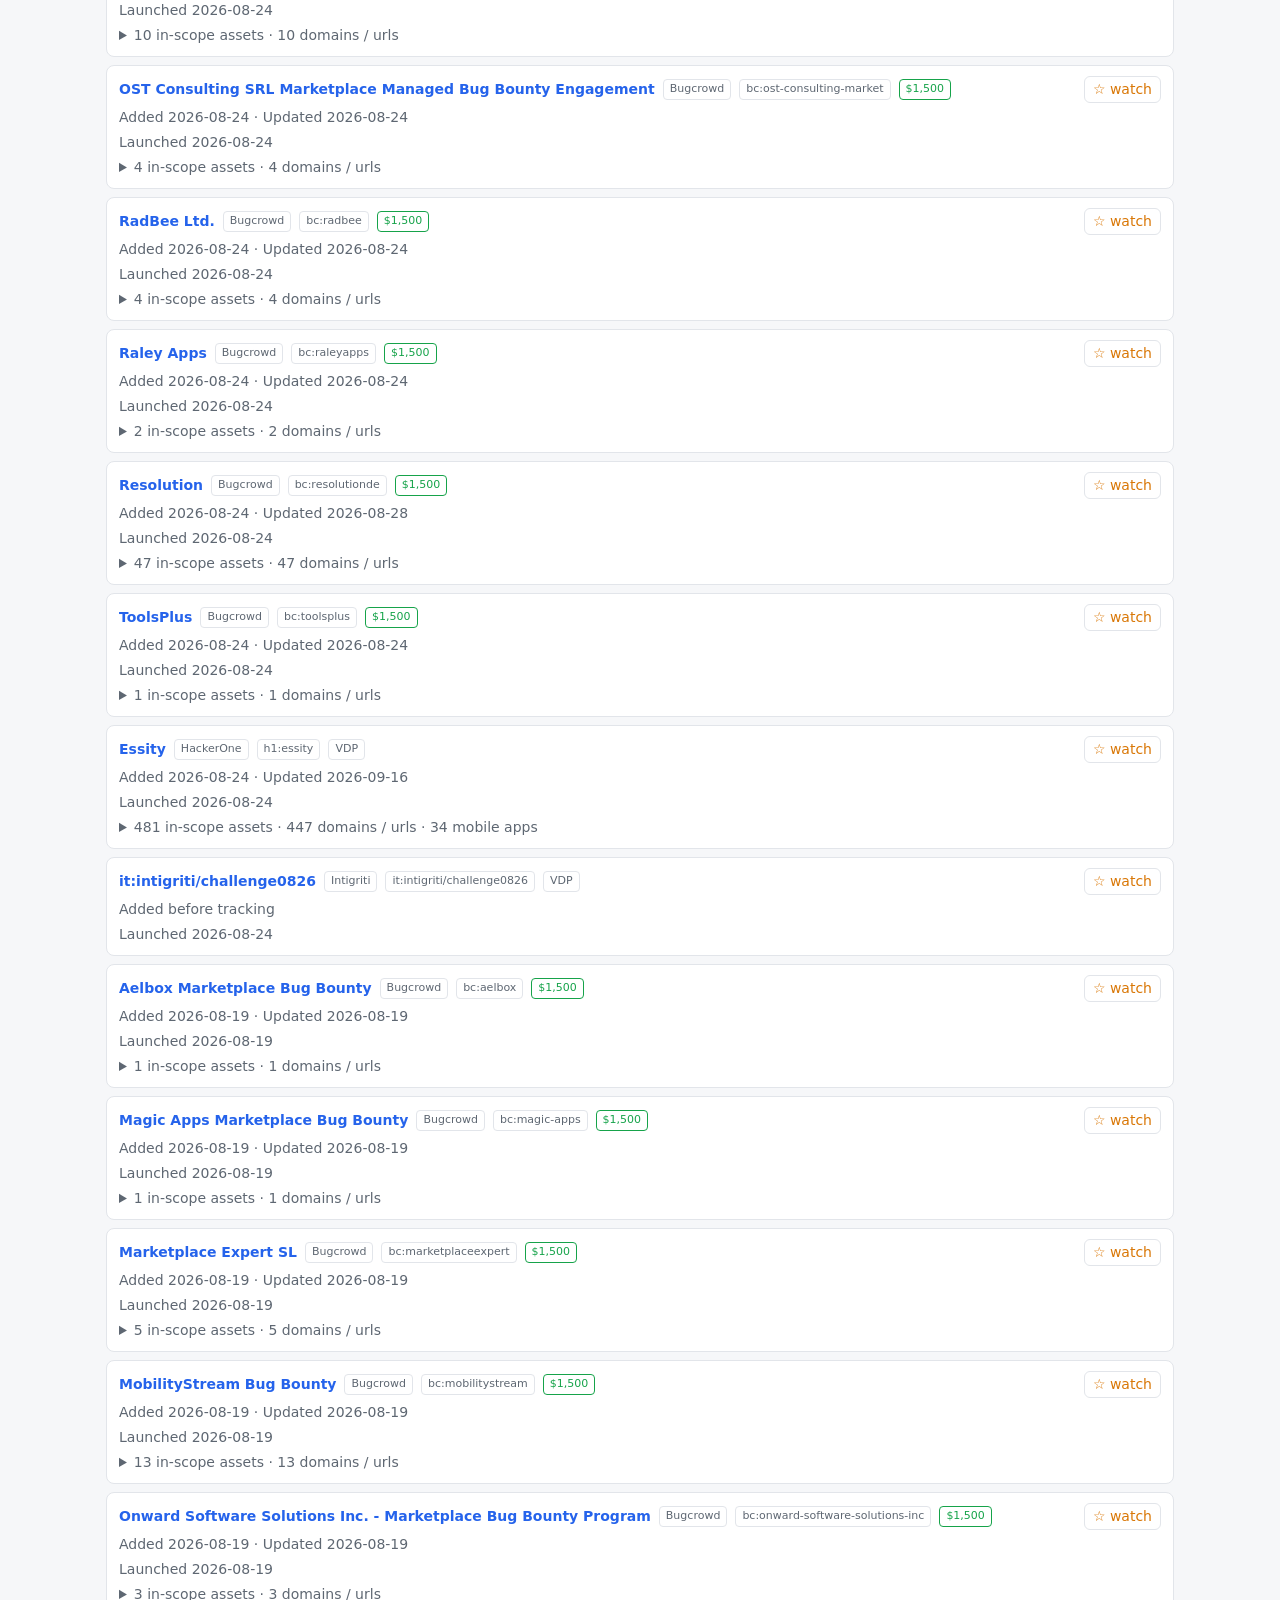
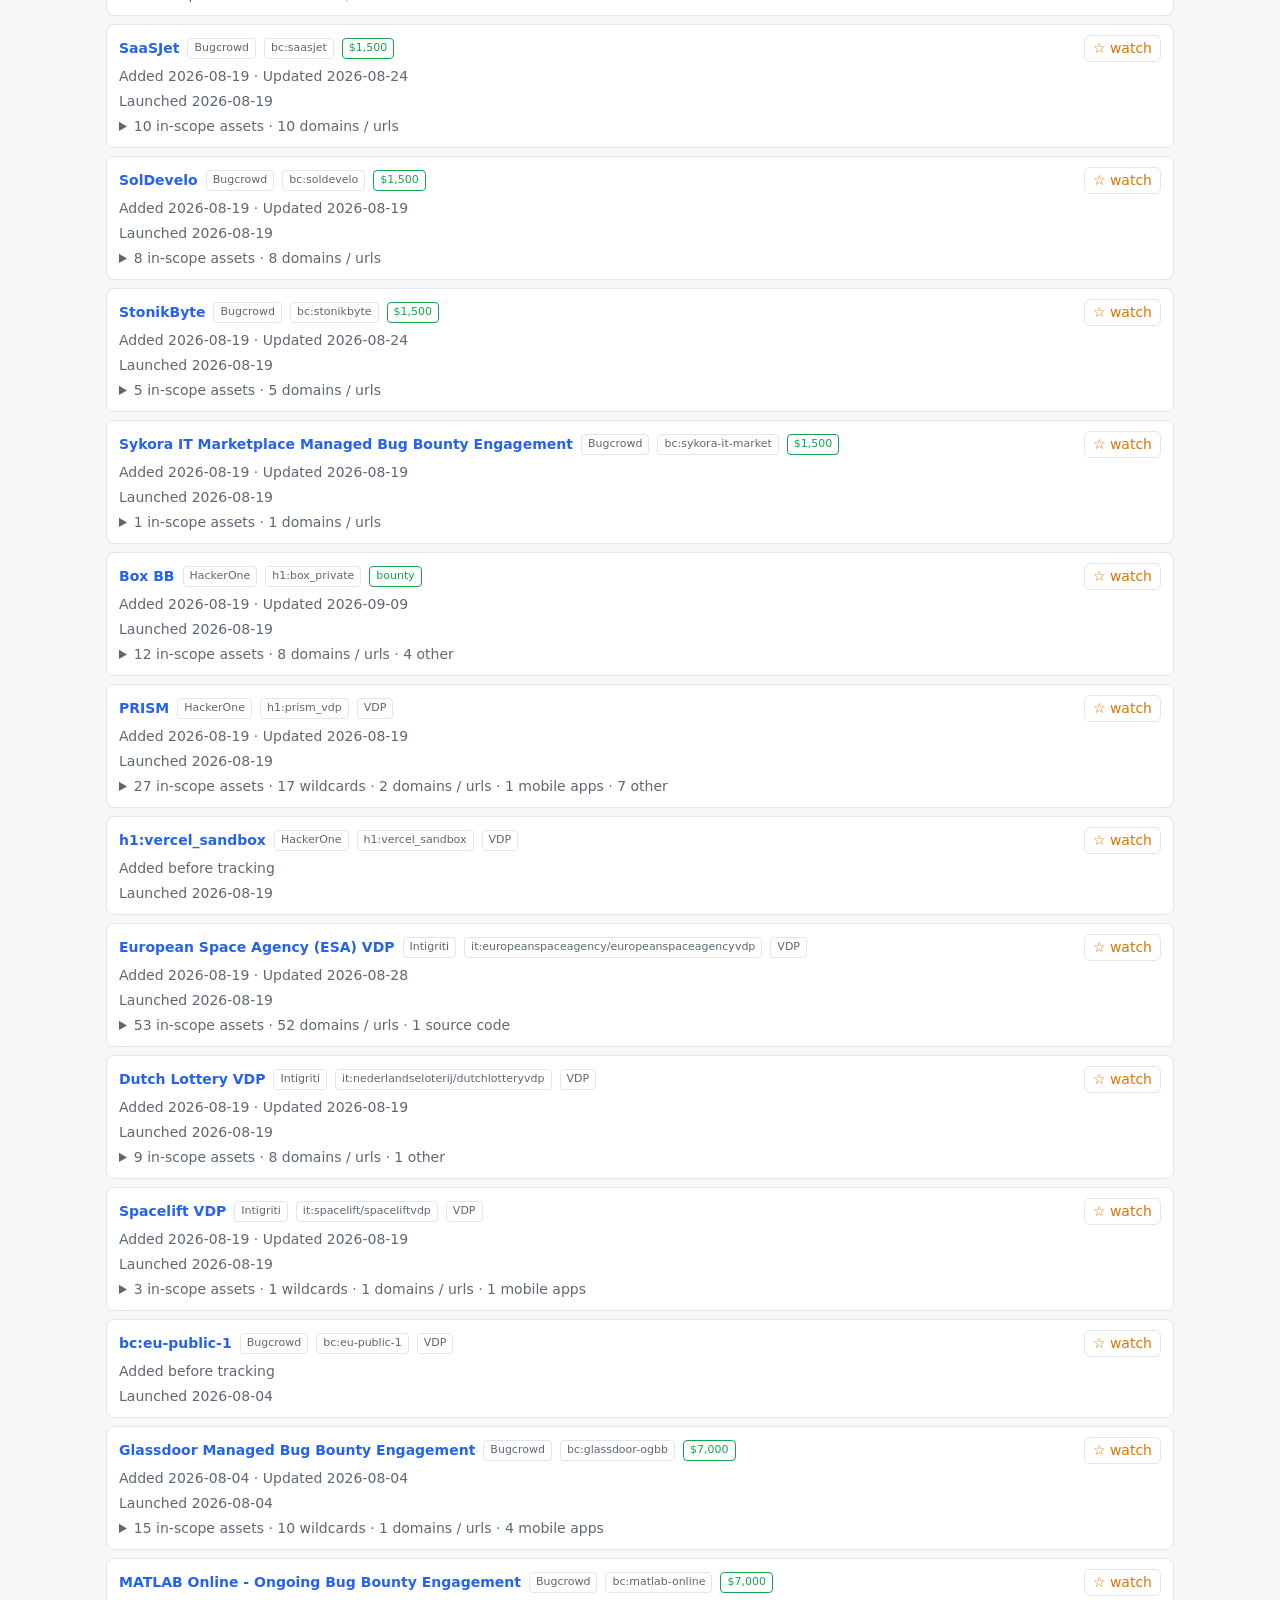
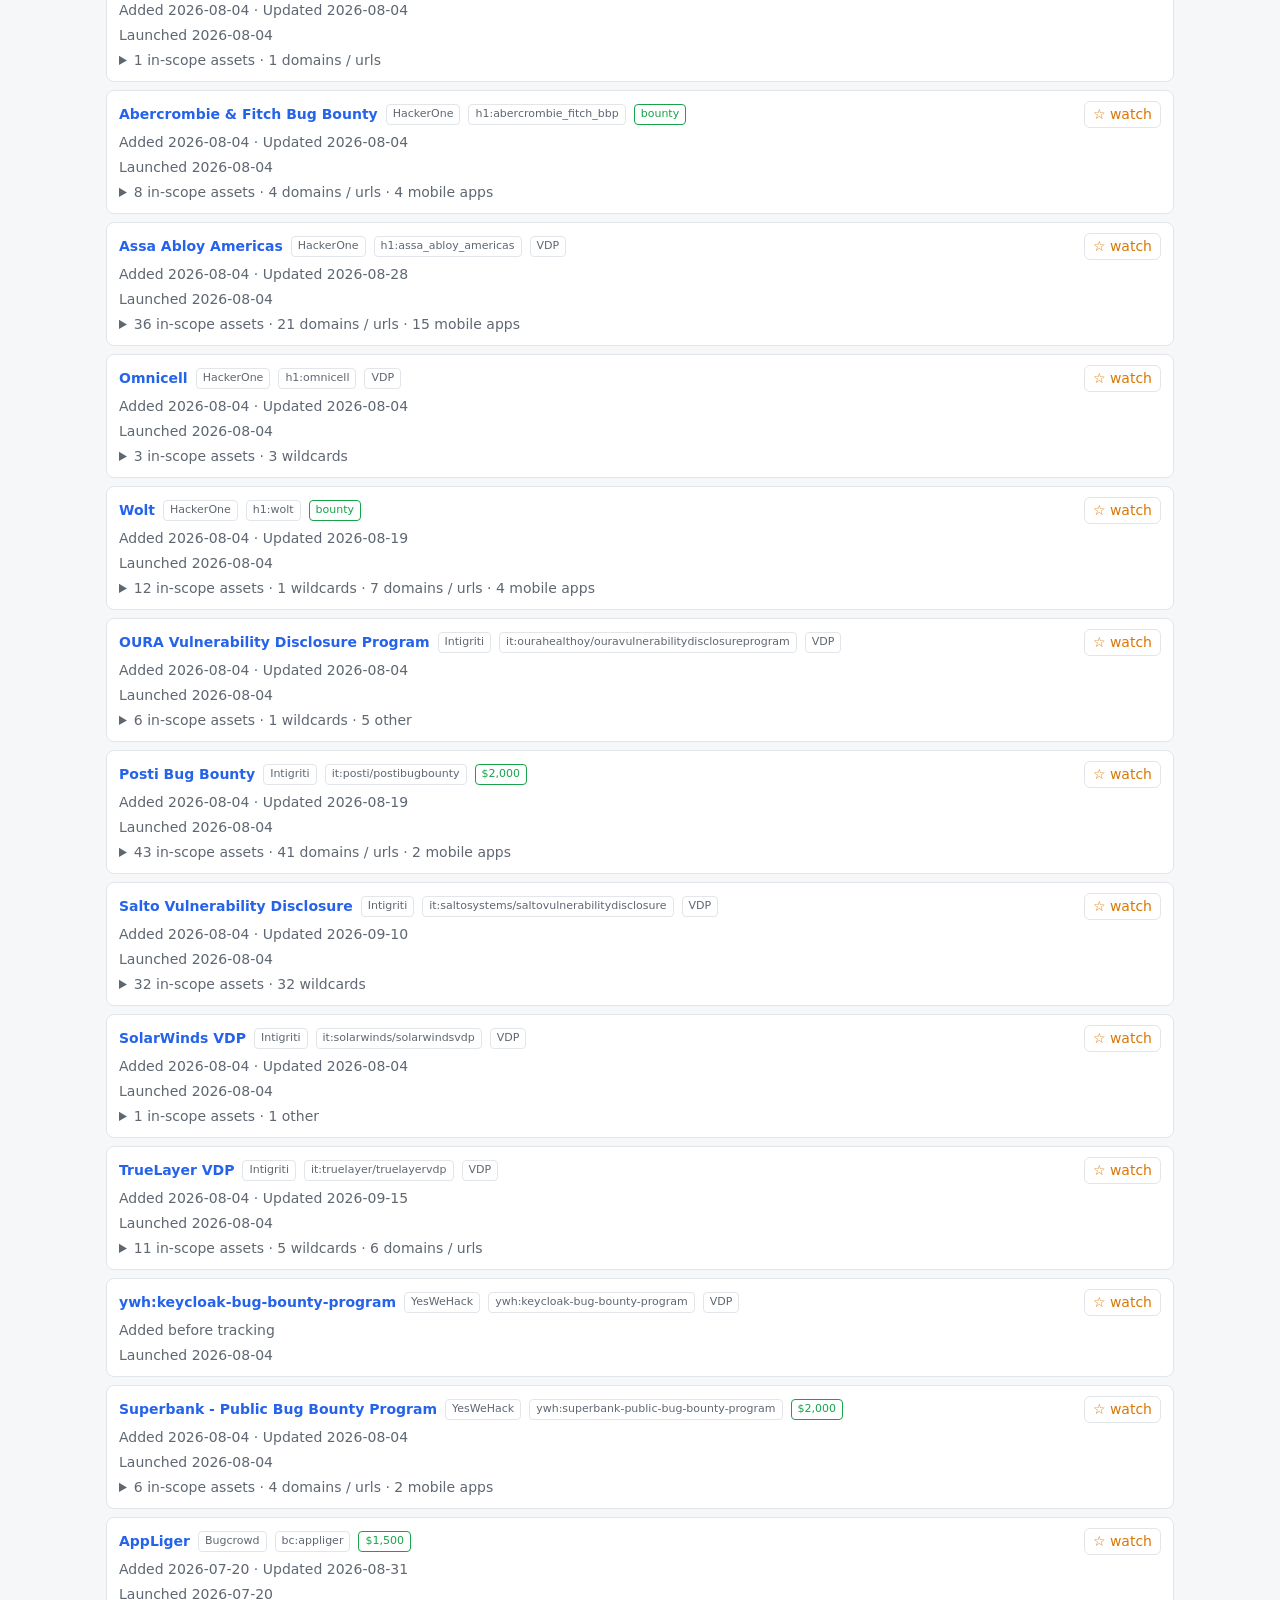
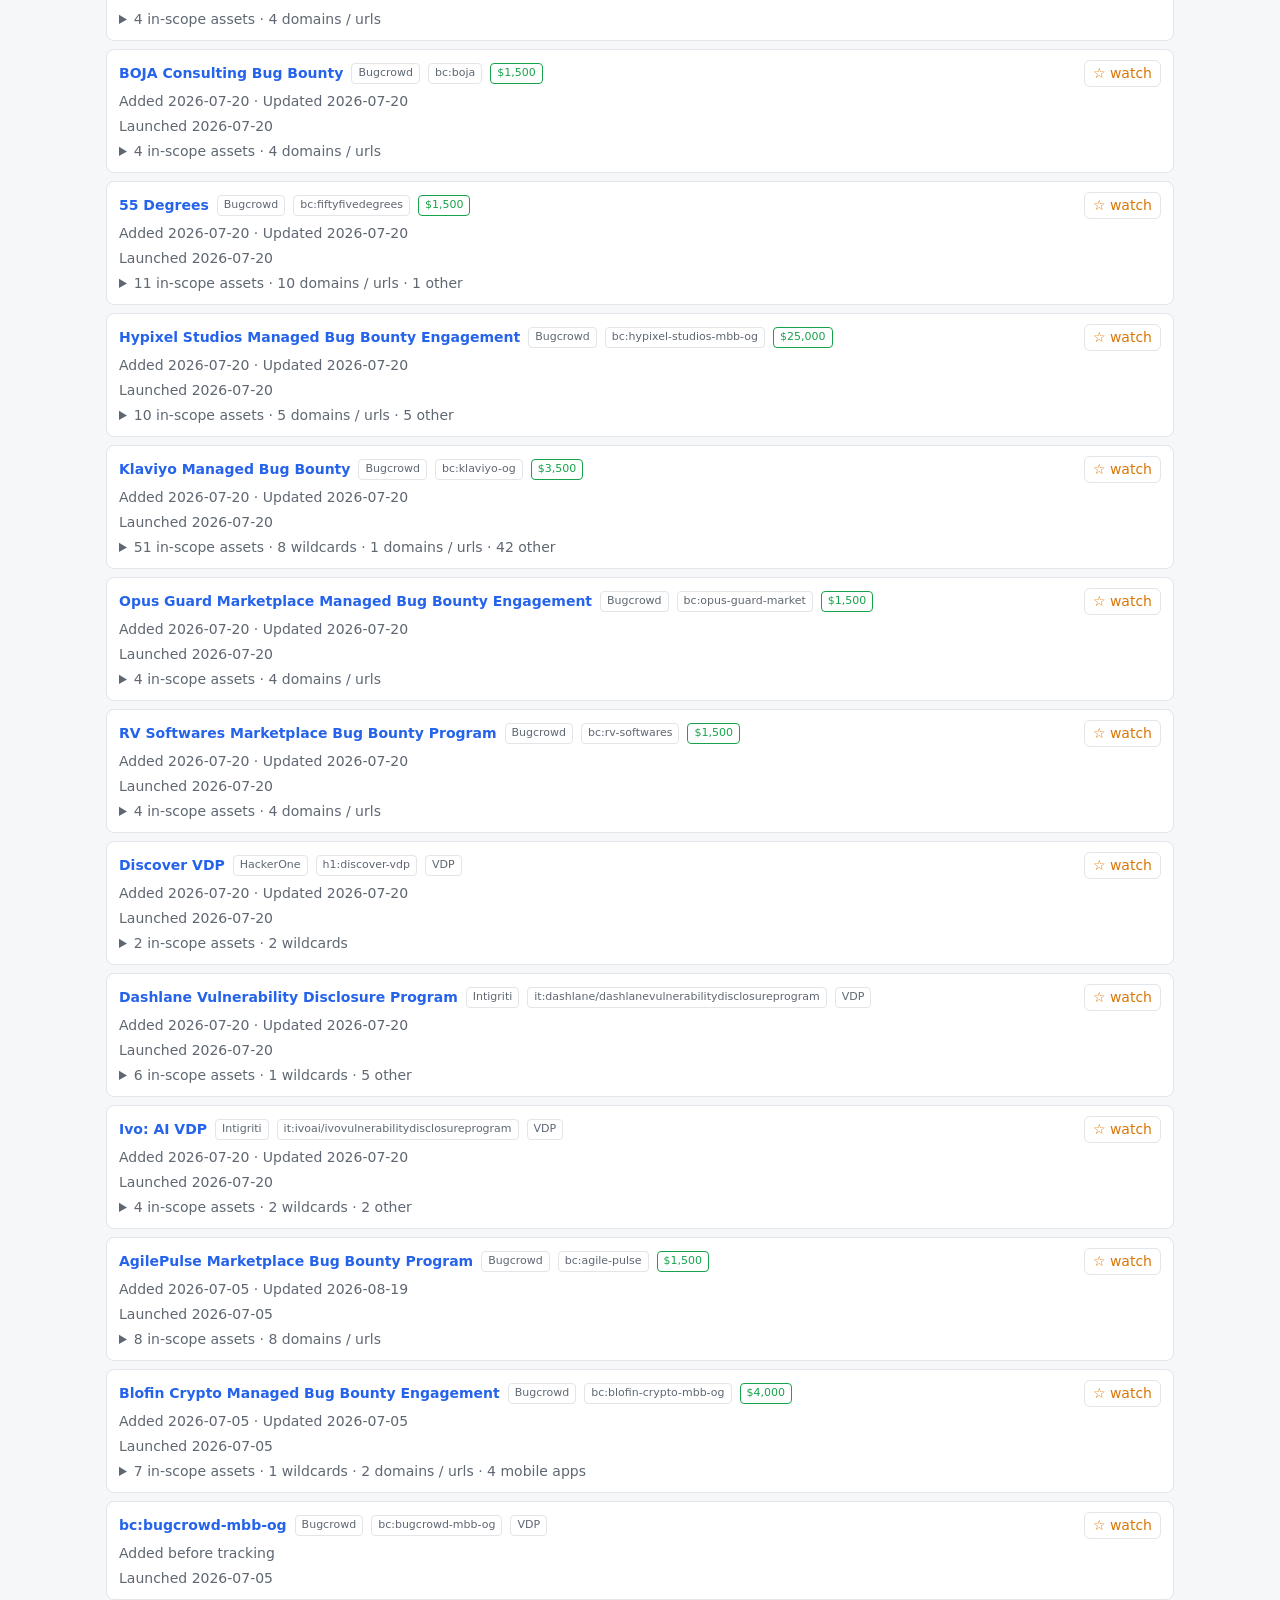
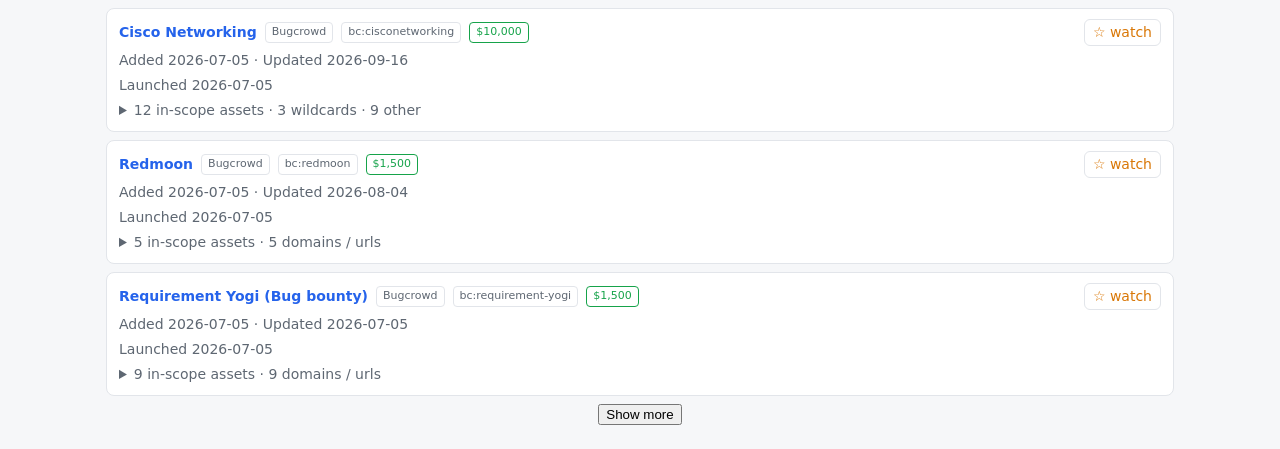
==== commit 67bfd182: "Add 403/401 bypass checks for watchlist in-scope hosts (path/header/method techniques, false-positiv" ====
--- a/docs/index.html
+++ b/docs/index.html
@@ -28,7 +28,7 @@
 <div class="bar" id="bar">
   <input type="search" id="q" placeholder="Filter by name, handle, asset…">
   <select id="plat"><option value="">All platforms</option><option value="h1">HackerOne</option><option value="bc">Bugcrowd</option><option value="ywh">YesWeHack</option><option value="it">Intigriti</option></select>
-  <select id="kind"><option value="">All change types</option><option>new</option><option>suspended</option><option>resumed</option><option>scope+</option><option>scope-</option><option>deploy</option><option>subdomain</option><option>feature</option><option>changelog</option><option>live-host</option><option>takeover</option><option>appversion</option></select>
+  <select id="kind"><option value="">All change types</option><option>new</option><option>suspended</option><option>resumed</option><option>scope+</option><option>scope-</option><option>deploy</option><option>subdomain</option><option>feature</option><option>changelog</option><option>live-host</option><option>takeover</option><option>bypass</option><option>appversion</option></select>
   <select id="stype" title="Programs whose scope includes this asset type"></select>
   <select id="sort"><option value="first">Newest programs first</option><option value="upd">Recently updated first</option><option value="bounty">Highest bounty</option><option value="name">Name A–Z</option></select>
   <select id="since"><option value="">Any time</option><option value="1">Last 24h</option><option value="7">Last 7 days</option><option value="30">Last 30 days</option><option value="90">Last 90 days</option></select>
@@ -46,8 +46,10 @@
 let P = {}, PZ = {}, F = [], W = [], wSha = null, tab = "new", limit = 100;
 
 async function init(){
-  const bust = "?v=" + Date.now();
-  const [p, f] = await Promise.all([fetch("data/programs.json"+bust).then(r=>r.json()), fetch("data/changes.json"+bust).then(r=>r.json()).catch(()=>[])]);
+  // no unique cache-buster: let the browser revalidate (ETag -> 304) so repeat loads are instant.
+  // GitHub Pages purges its CDN on each deploy, so data is still fresh after every scan.
+  const opt = { cache: "no-cache" };
+  const [p, f] = await Promise.all([fetch("data/programs.json", opt).then(r=>r.json()), fetch("data/changes.json", opt).then(r=>r.json()).catch(()=>[])]);
   P = p.programs; PZ = p.paused || {}; F = f;
   $("#meta").textContent = `${Object.keys(P).length} programs · updated ${p.updated.replace("T"," ")} UTC`;
   await loadWatch();
@@ -58,6 +60,12 @@
   render();
 }
 async function loadWatch(){
+  // Only hit the GitHub API when a token is set (it returns the sha needed to edit).
+  // Otherwise read the raw file directly: faster and not subject to the 60/hr unauth API limit.
+  if(!ls.get("bw_pat")){
+    W = await fetch("https://raw.githubusercontent.com/"+REPO+"/main/watchlist.json", {cache:"no-cache"}).then(r=>r.json()).catch(()=>[]);
+    return;
+  }
   try{
     const r = await fetch(`https://api.github.com/repos/${REPO}/contents/watchlist.json`, {headers: auth(), cache:"no-store"});
     const j = await r.json(); wSha = j.sha; W = JSON.parse(atob(j.content.replace(/\n/g,"")));
@@ -113,10 +121,16 @@
     return `<a class="chip js" href="${esc(u)}" target="_blank" rel="noopener" title="${esc(u)}">${name}</a>`;
   }).join("")}</div>`;
 }
+function bypassChips(e){
+  const t = e.target ? `<div class="chips"><span class="mut">target:</span><a class="chip sub" href="${esc(e.target)}" target="_blank" rel="noopener">${esc(e.target)}</a> <span class="mut">was ${esc(String(e.base||403))}</span></div>` : "";
+  const w = (e.techniques||[]).map(x=>`<code class="chip ep">${esc(x.t)} → ${esc(String(x.s))}</code>`).join("");
+  return t + (w?`<div class="chips"><span class="mut">bypasses:</span>${w}</div>`:"");
+}
 function evRow(e){
   // new-feature events carry the actual new endpoints / GraphQL ops / feature flags, plus the new JS files
   const feat = e.t === "feature" ? endpointChips(e.api, e.live) + chips("GraphQL", e.gql, "gql") + chips("feature flags", e.flags, "flag") + jsLinks(e.js)
     : e.t === "deploy" ? jsLinks(e.js)
+    : e.t === "bypass" ? bypassChips(e)
     : (e.t === "subdomain" || e.t === "live-host") ? chips(e.t === "live-host" ? "live" : "new subdomains", e.hosts || e.subs, "sub") : "";
   const detail = e.t === "feature" ? `<div class="x"><b>New features detected</b> from a changed JS bundle</div>` : `<div class="x">${esc(e.x)}</div>`;
   return `<div class="row"><div class="top"><span class="tag t-${esc(e.t)}">${esc(e.t)}</span><a href="${esc(e.u)}" target="_blank" rel="noopener">${esc(e.n)}</a>
@@ -169,7 +183,7 @@
     $("#more").hidden = keys.length <= limit;
   } else if(tab === "features"){
     const since = cutoff();
-    const ev = F.filter(e => (e.t==="feature"||e.t==="takeover") && (!since || e.d >= since)
+    const ev = F.filter(e => (e.t==="feature"||e.t==="takeover"||e.t==="bypass") && (!since || e.d >= since)
       && (!$("#plat").value || e.k.startsWith($("#plat").value+":")) && (!$("#mine").checked || W.includes(e.k))
       && match(e.k, e.n+" "+e.x));
     if(!$("#q").value) html.push(`<p class="mut">New code features (endpoints, GraphQL ops, feature flags) and takeovers spotted on watchlist programs. This is the freshest, least-hunted attack surface. ${ev.length} in range.</p>`);
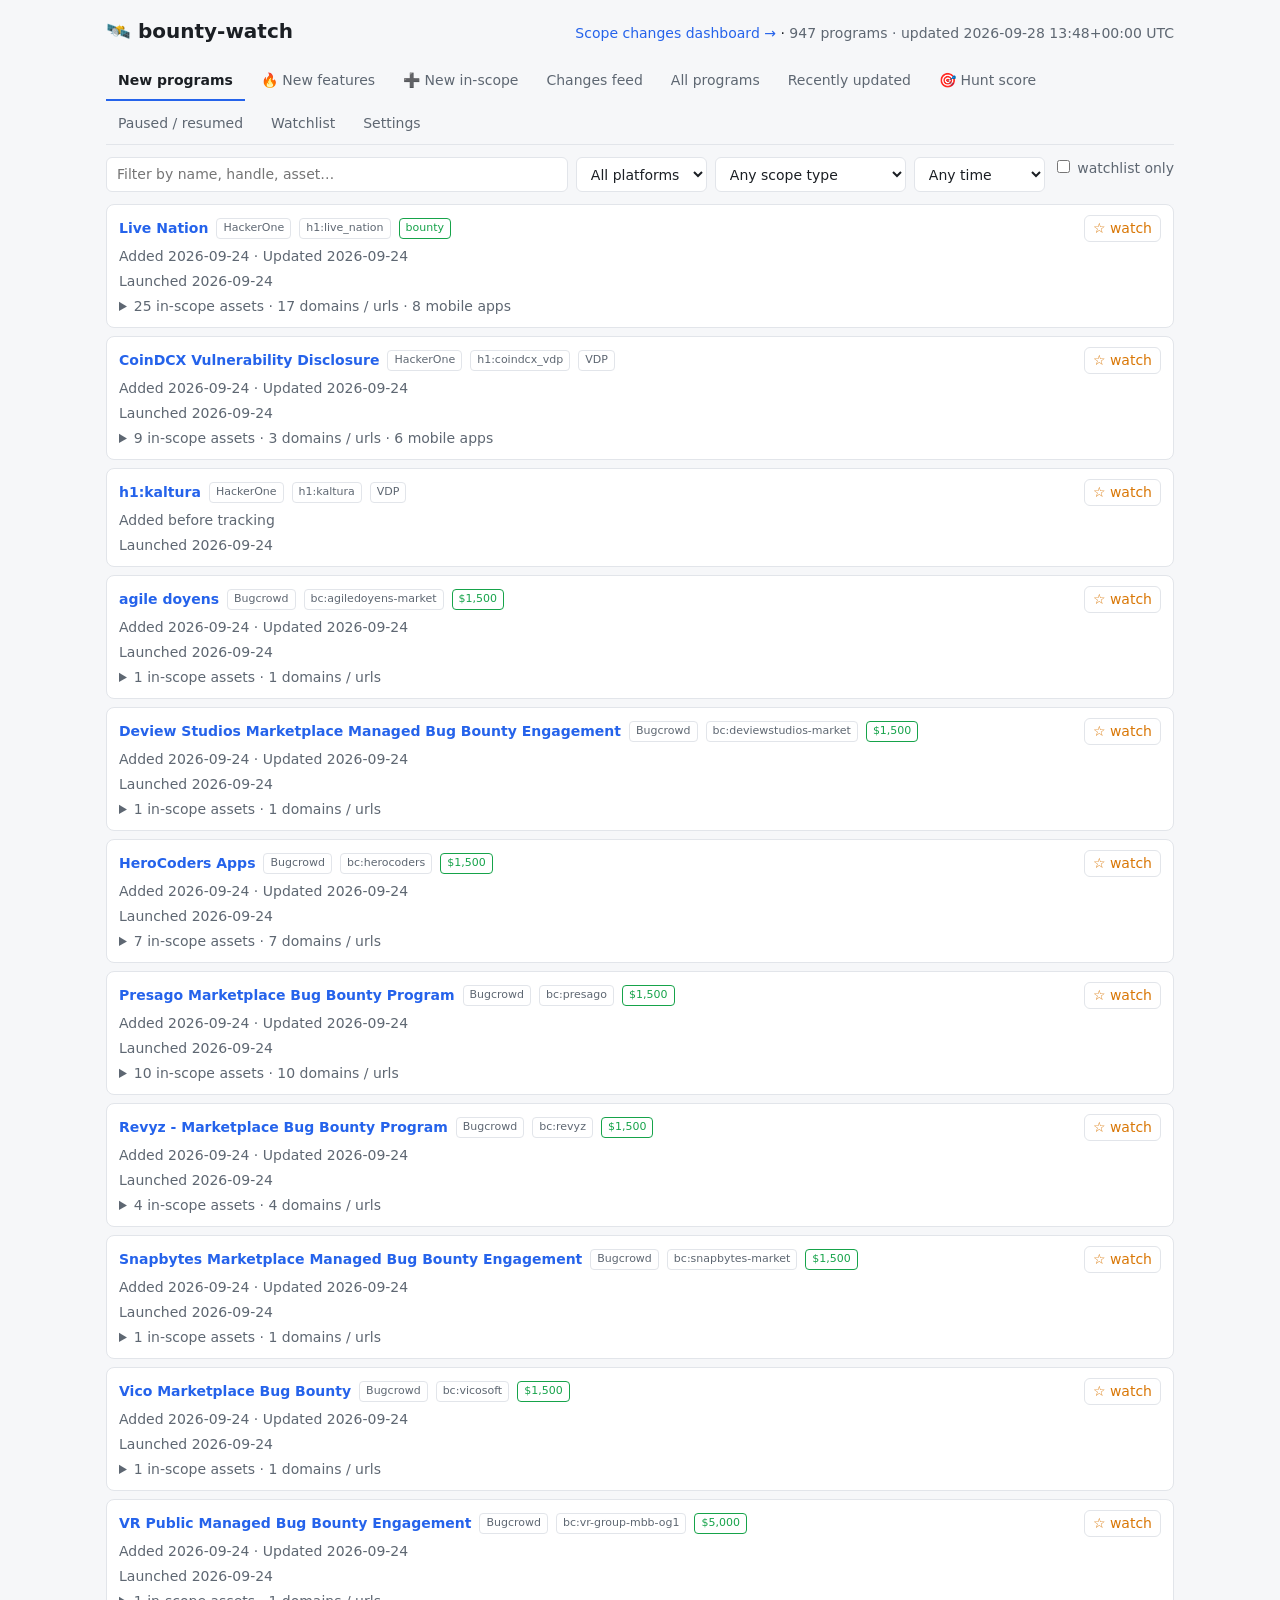
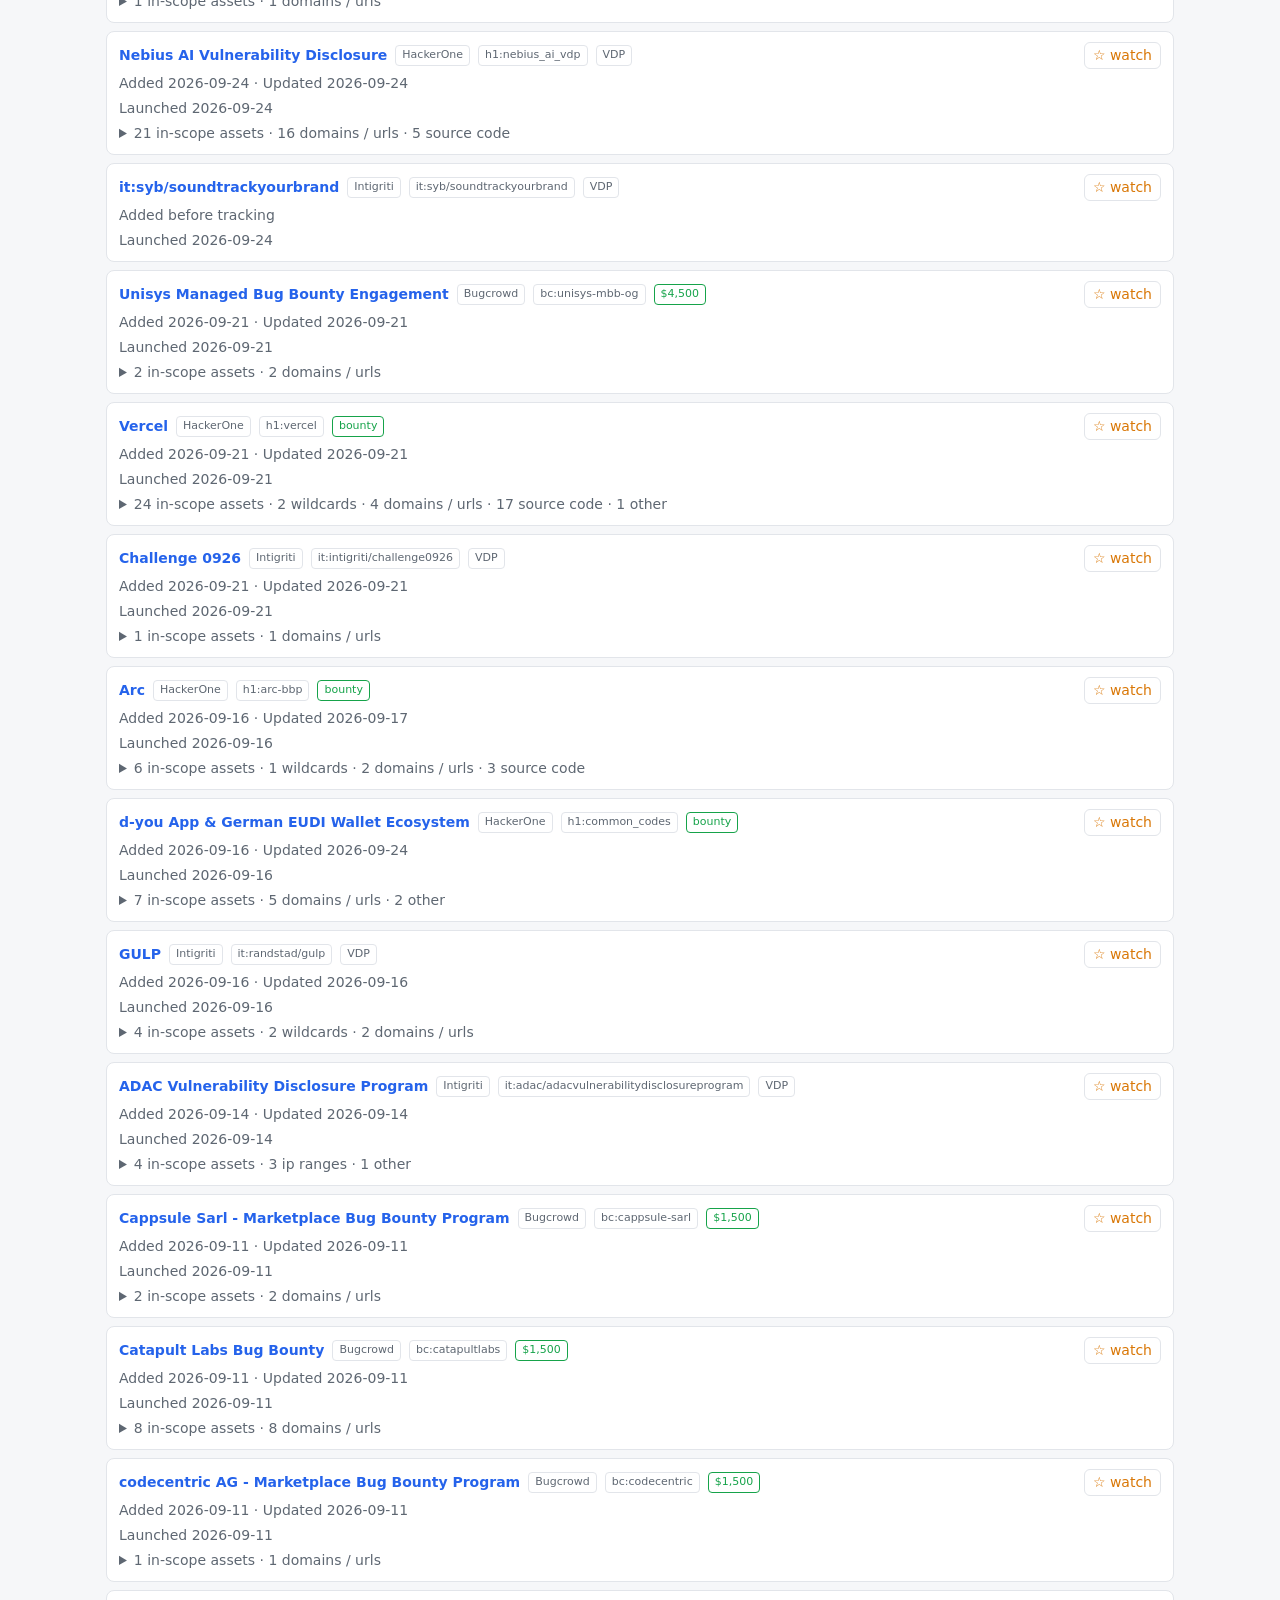
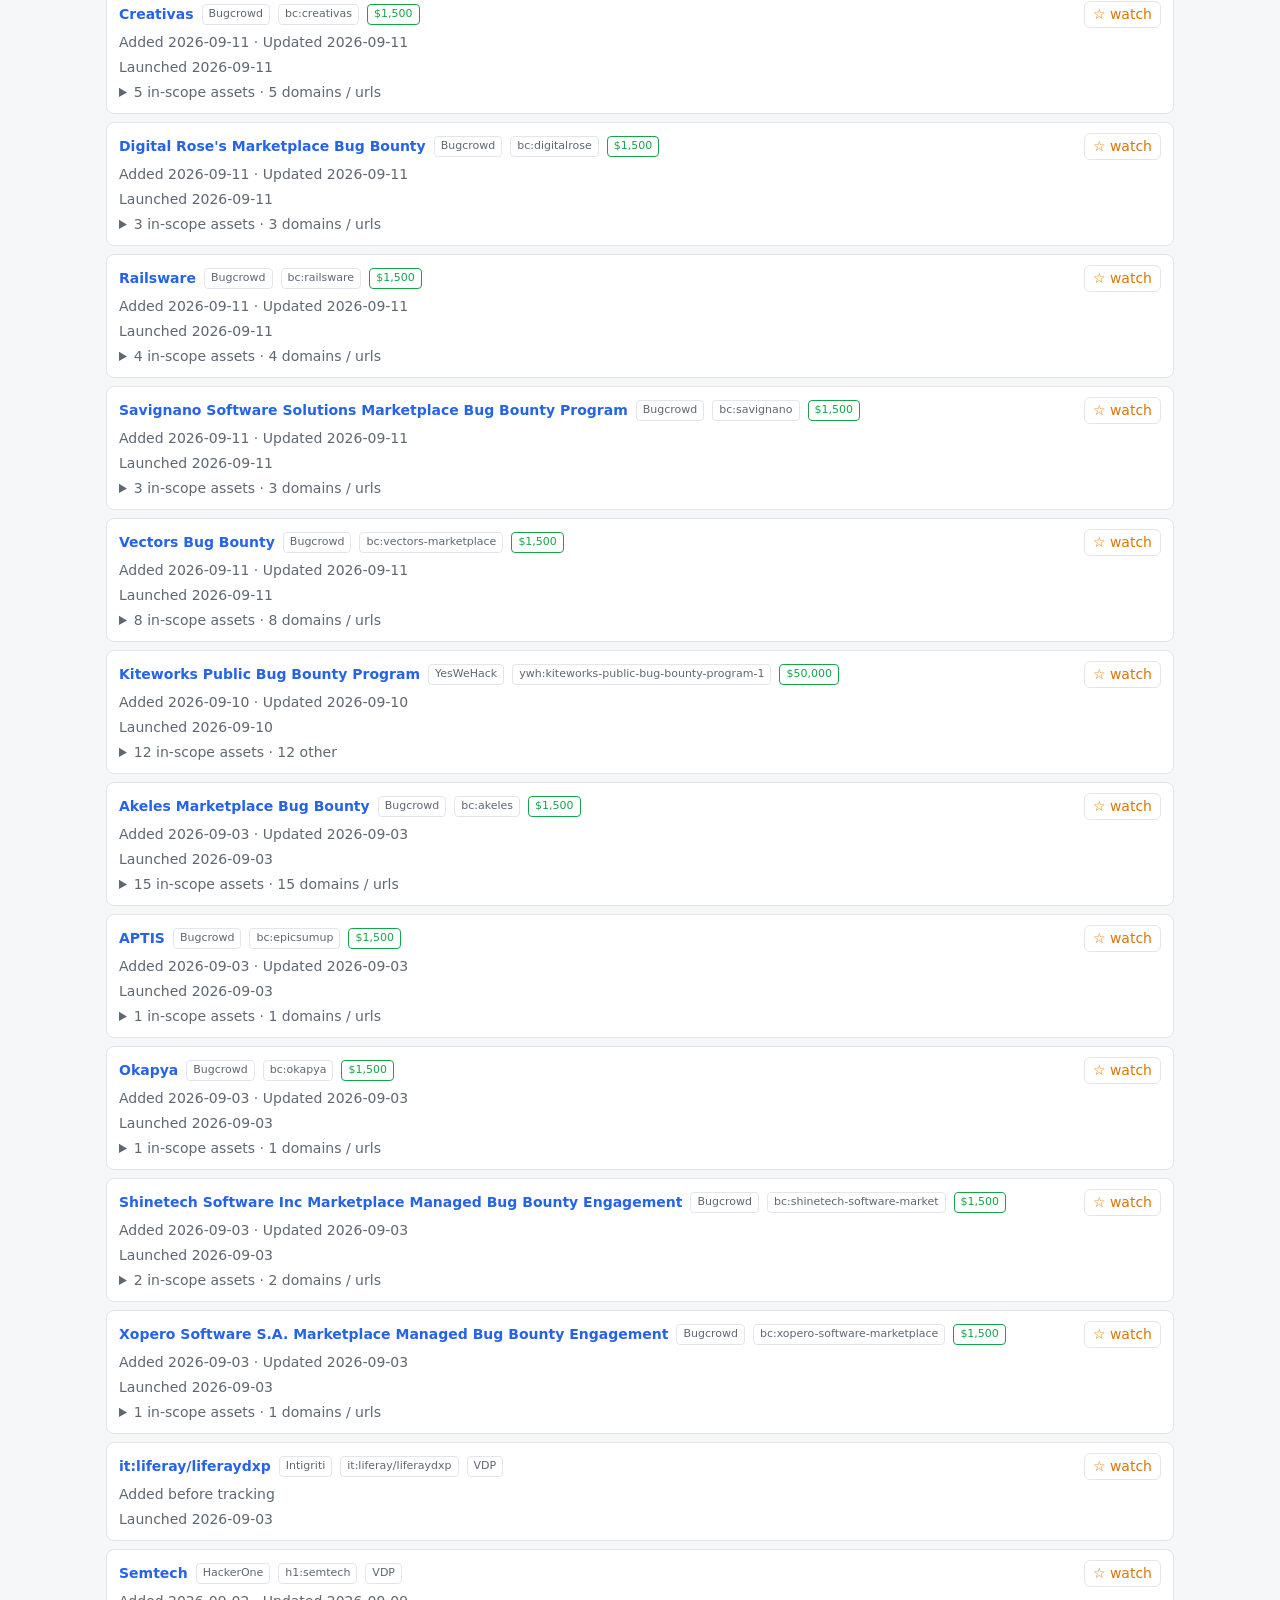
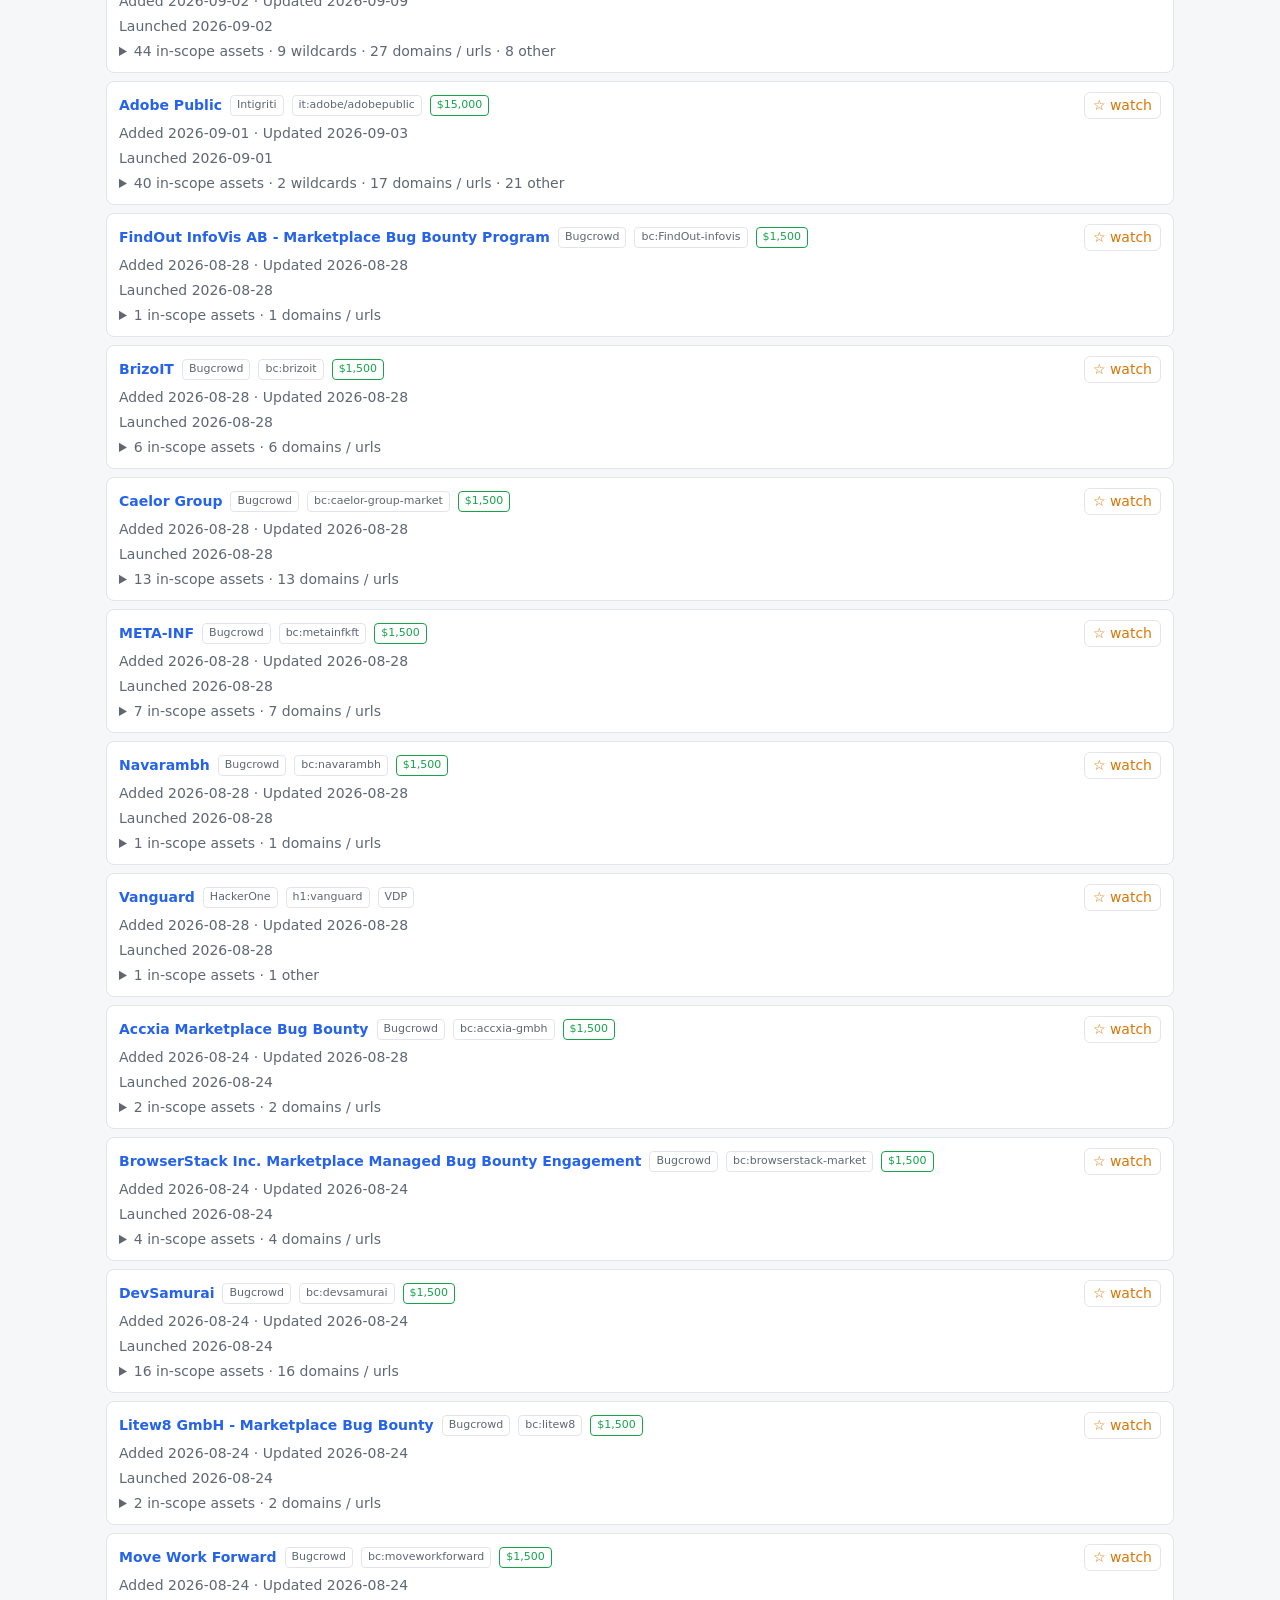
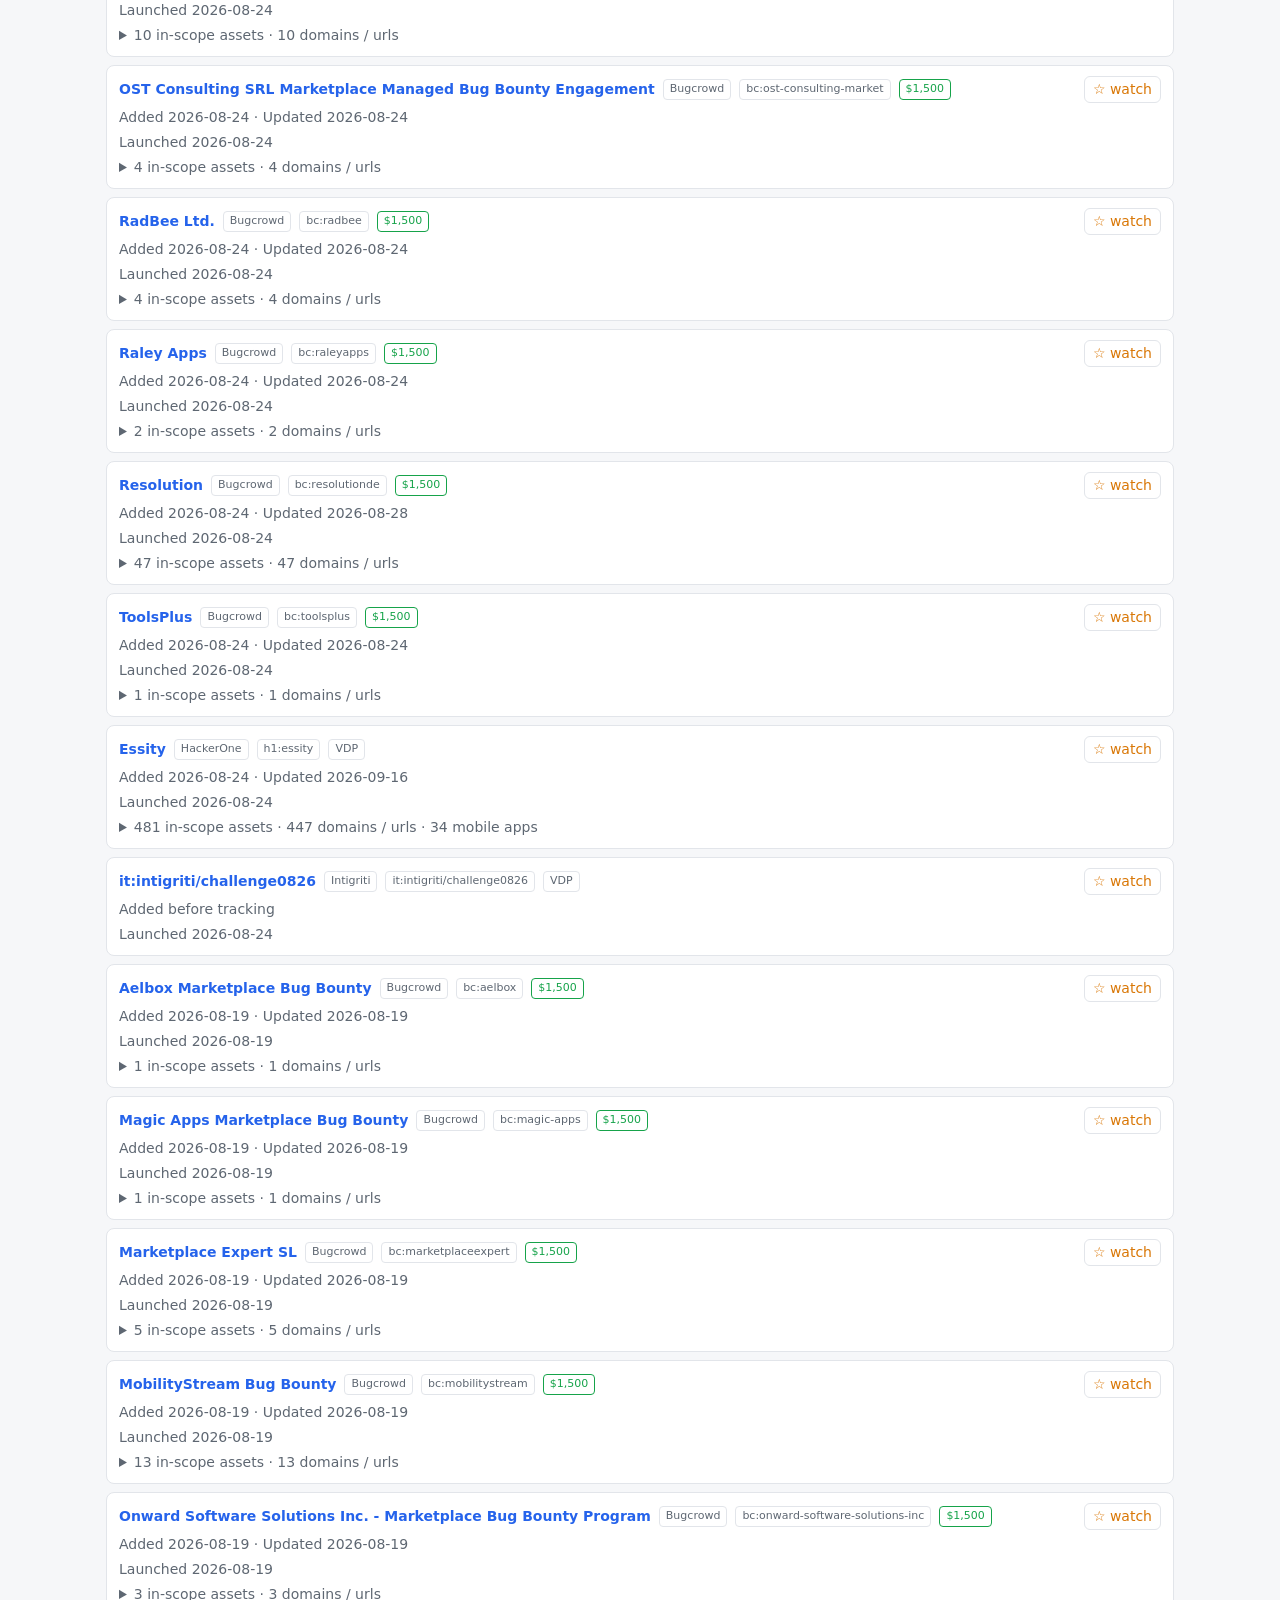
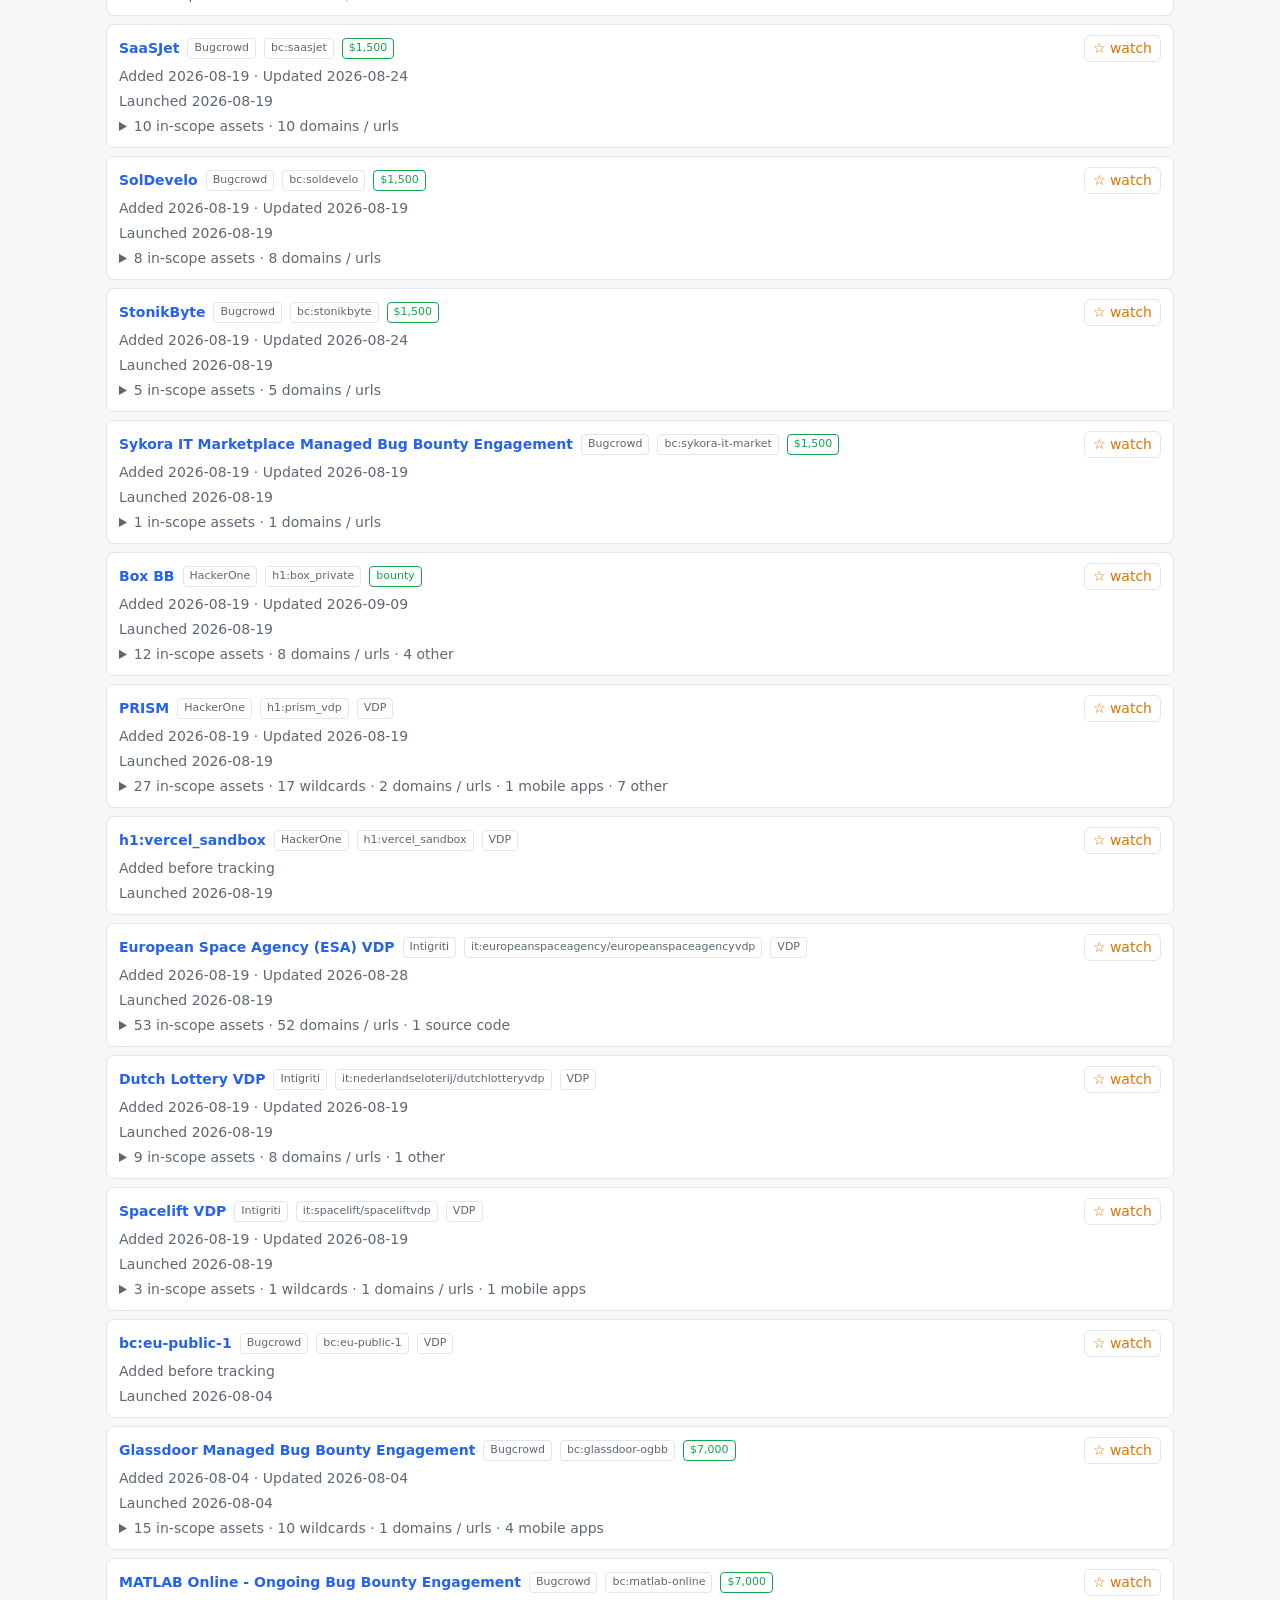
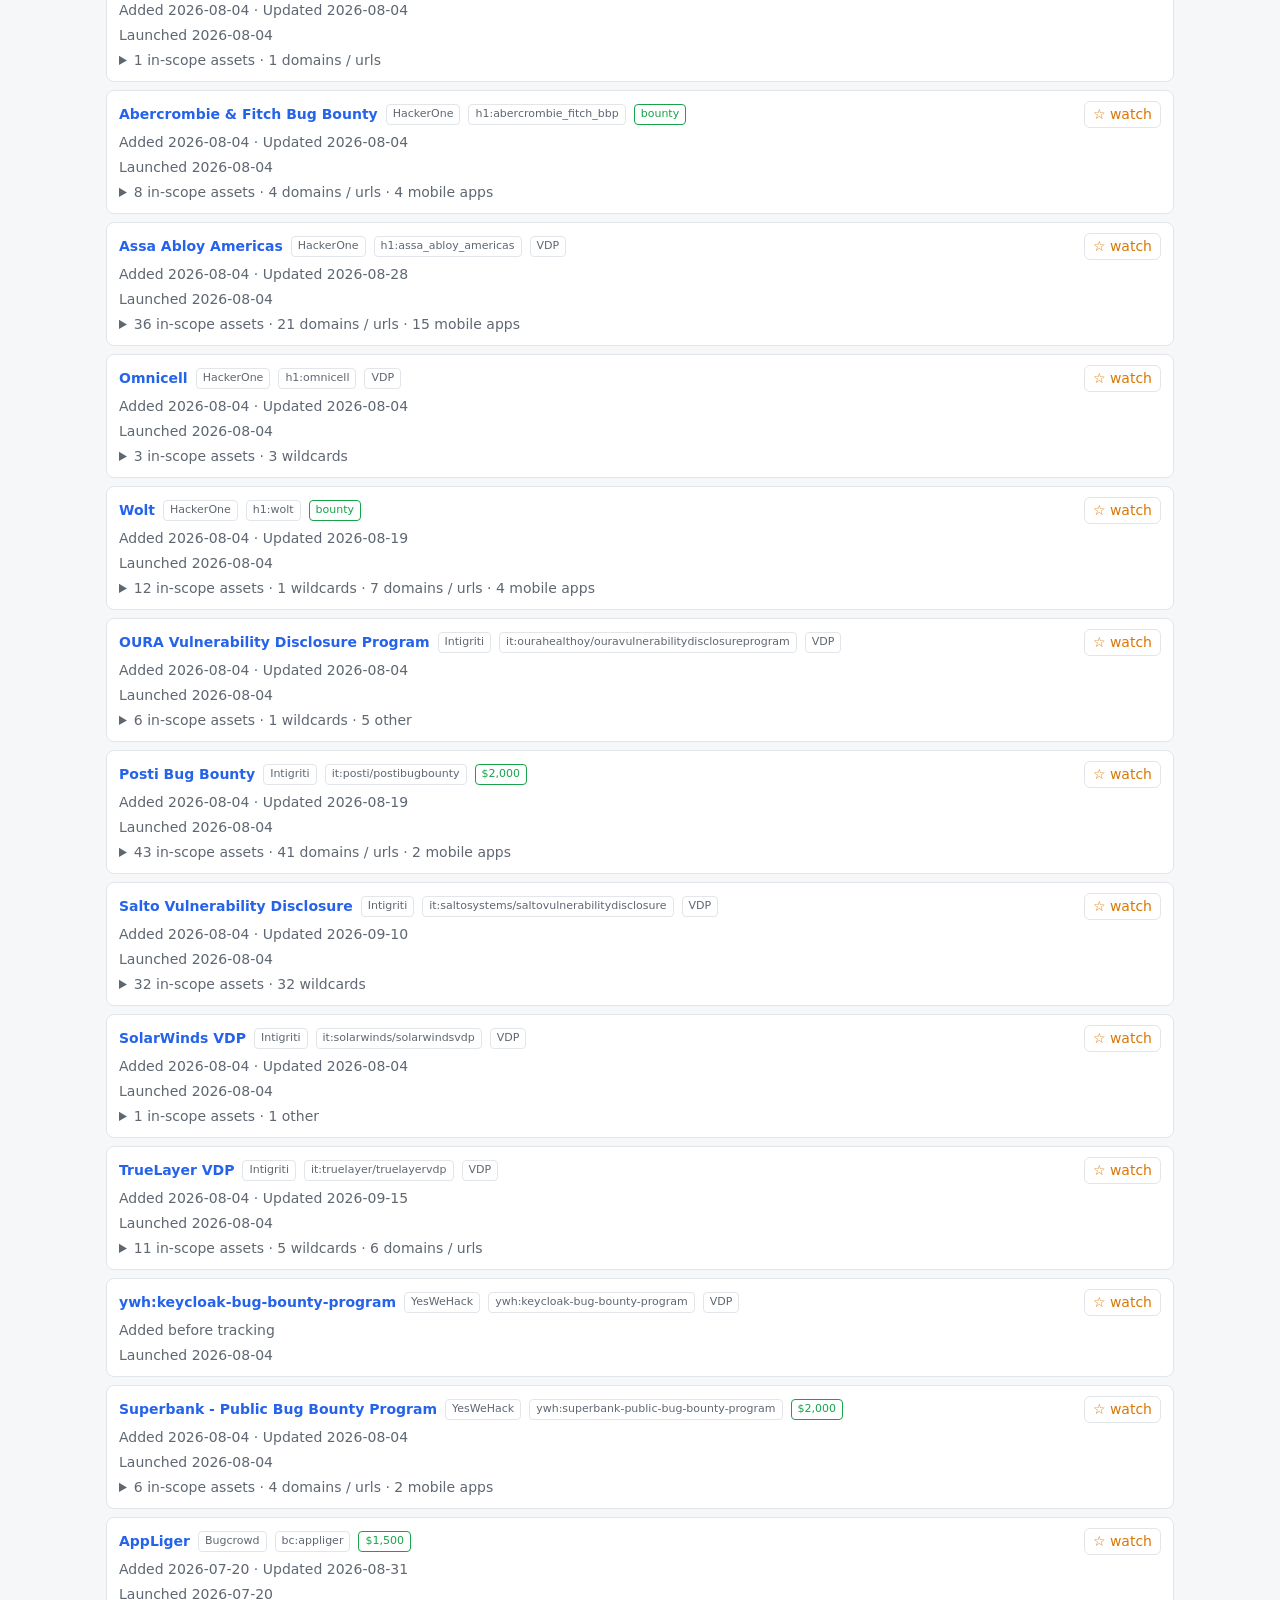
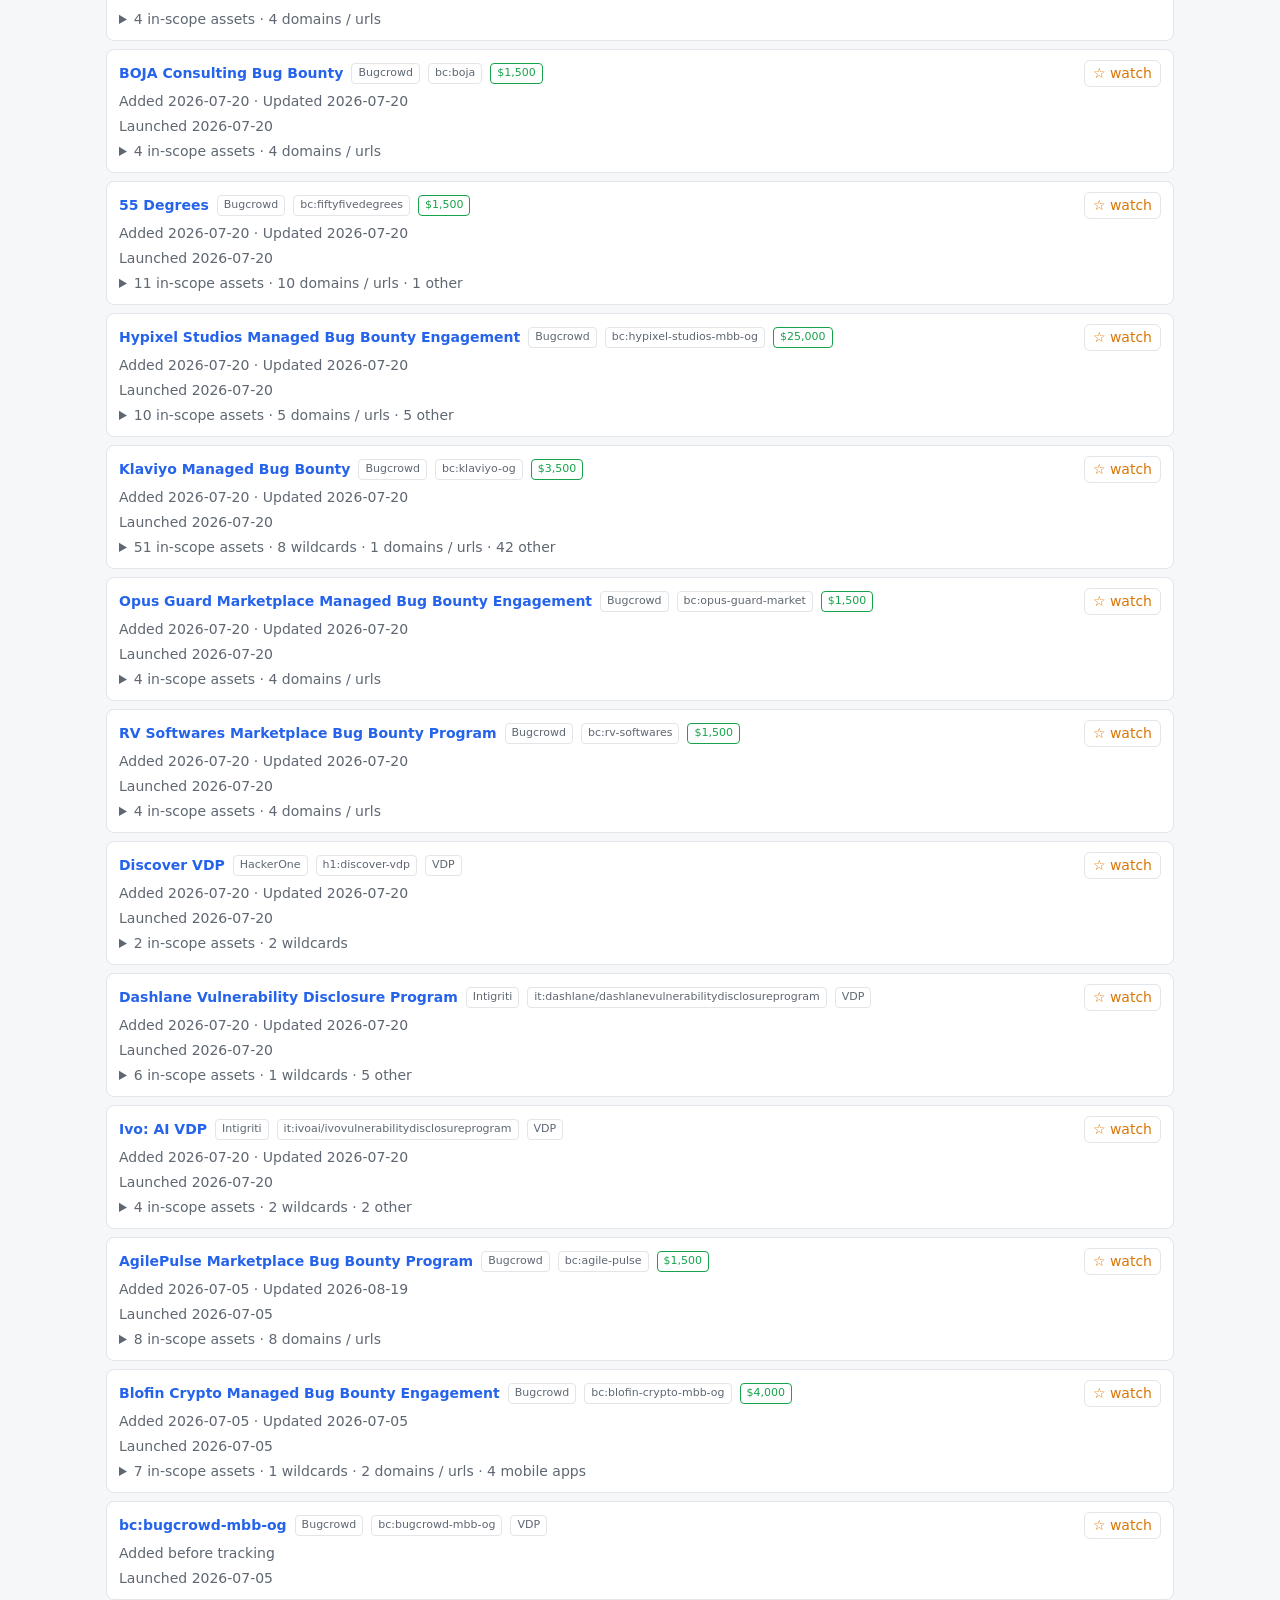
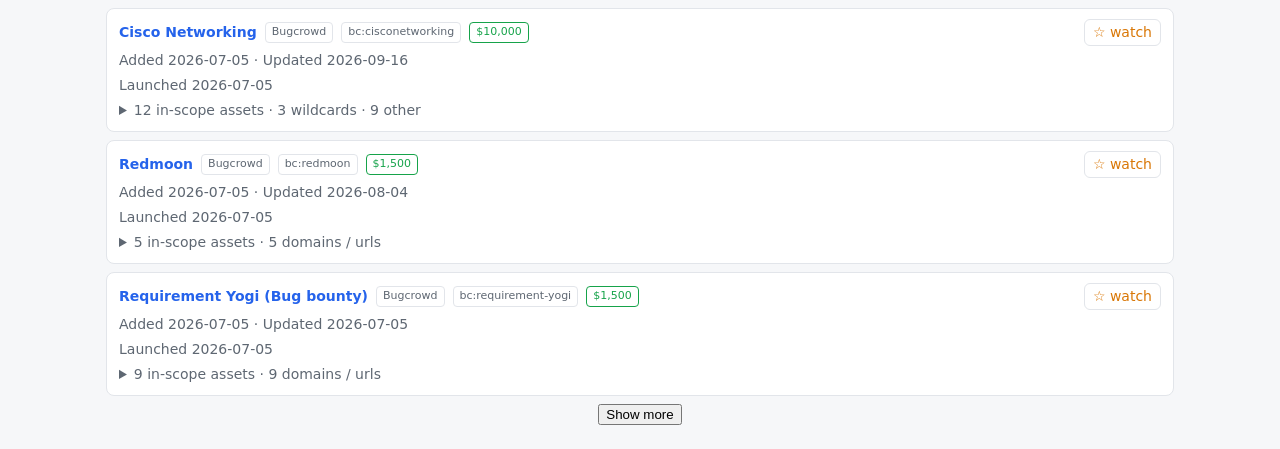
==== commit 19f59ec4: "403 bypass evidence: snapshot hash/size/timestamp (snippet opt-in via BW_SNAP_BODY), re-lock detecti" ====
--- a/docs/index.html
+++ b/docs/index.html
@@ -43,14 +43,14 @@
 const $ = s => document.querySelector(s);
 const esc = s => String(s ?? "").replace(/[&<>"']/g, c => ({"&":"&amp;","<":"&lt;",">":"&gt;",'"':"&quot;","'":"&#39;"}[c]));
 const ls = {get(k){try{return localStorage.getItem(k)}catch{return null}}, set(k,v){try{v?localStorage.setItem(k,v):localStorage.removeItem(k)}catch{}}};
-let P = {}, PZ = {}, F = [], W = [], wSha = null, tab = "new", limit = 100;
+let P = {}, PZ = {}, F = [], W = [], EV = {}, wSha = null, tab = "new", limit = 100;
 
 async function init(){
   // no unique cache-buster: let the browser revalidate (ETag -> 304) so repeat loads are instant.
   // GitHub Pages purges its CDN on each deploy, so data is still fresh after every scan.
   const opt = { cache: "no-cache" };
-  const [p, f] = await Promise.all([fetch("data/programs.json", opt).then(r=>r.json()), fetch("data/changes.json", opt).then(r=>r.json()).catch(()=>[])]);
-  P = p.programs; PZ = p.paused || {}; F = f;
+  const [p, f, ev] = await Promise.all([fetch("data/programs.json", opt).then(r=>r.json()), fetch("data/changes.json", opt).then(r=>r.json()).catch(()=>[]), fetch("data/evidence.json", opt).then(r=>r.json()).catch(()=>({}))]);
+  P = p.programs; PZ = p.paused || {}; F = f; EV = ev || {};
   $("#meta").textContent = `${Object.keys(P).length} programs · updated ${p.updated.replace("T"," ")} UTC`;
   await loadWatch();
   const h = (location.hash || "").slice(1);
@@ -122,9 +122,17 @@
   }).join("")}</div>`;
 }
 function bypassChips(e){
+  if(e.relocked) return `<div class="chips"><span class="mut">target:</span><a class="chip sub" href="${esc(e.target)}" target="_blank" rel="noopener">${esc(e.target)}</a> <span class="chip" style="color:var(--warn);border-color:var(--warn)">re-locked, snapshot kept</span></div>` + snapFor(e.target);
   const t = e.target ? `<div class="chips"><span class="mut">target:</span><a class="chip sub" href="${esc(e.target)}" target="_blank" rel="noopener">${esc(e.target)}</a> <span class="mut">was ${esc(String(e.base||403))}</span></div>` : "";
-  const w = (e.techniques||[]).map(x=>`<code class="chip ep">${esc(x.t)} → ${esc(String(x.s))}</code>`).join("");
-  return t + (w?`<div class="chips"><span class="mut">bypasses:</span>${w}</div>`:"");
+  const w = (e.techniques||[]).map(x=>`<code class="chip ep" title="${x.sha?("snapshot "+esc(x.sha)):""}">${esc(x.t)} → ${esc(String(x.s))}</code>`).join("");
+  return t + (w?`<div class="chips"><span class="mut">bypasses:</span>${w}</div>`:"") + snapFor(e.target);
+}
+function snapFor(target){
+  const items = Object.values(EV).filter(v => v.target === target && v.snap);
+  if(!items.length) return "";
+  return items.slice(0,6).map(v => `<details class="snap"><summary>📸 snapshot · ${esc(v.tech)} · ${(v.snap.bytes||0).toLocaleString()} bytes · ${esc(v.snap.captured||v.first||"")}${v.relocked?` · <span style="color:var(--warn)">re-locked ${esc(v.relocked)}</span>`:""}</summary>
+    <div class="mut" style="font-size:11px;margin:4px 0">sha256: ${esc(v.snap.sha256||"")}</div>
+    <pre class="snapbody">${esc(v.snap.snippet||"")}</pre></details>`).join("");
 }
 function evRow(e){
   // new-feature events carry the actual new endpoints / GraphQL ops / feature flags, plus the new JS files
--- a/docs/style.css
+++ b/docs/style.css
@@ -42,3 +42,5 @@
 .chip.js:hover{background:#0891b2;color:#fff}
 .stbadge{margin-left:5px;padding:0 4px;border-radius:3px;font-size:10px;font-weight:700;color:#fff}
 .stbadge.s2{background:#16a34a}.stbadge.s3{background:#0891b2}.stbadge.s4{background:#d97706}.stbadge.s5{background:#dc2626}
+.snap{margin-top:6px}.snap summary{cursor:pointer;color:var(--acc);font-size:12px}
+.snapbody{white-space:pre-wrap;word-break:break-word;max-height:220px;overflow:auto;background:var(--bg);border:1px solid var(--line);border-radius:6px;padding:8px;font:11px/1.5 ui-monospace,monospace;color:var(--mut)}
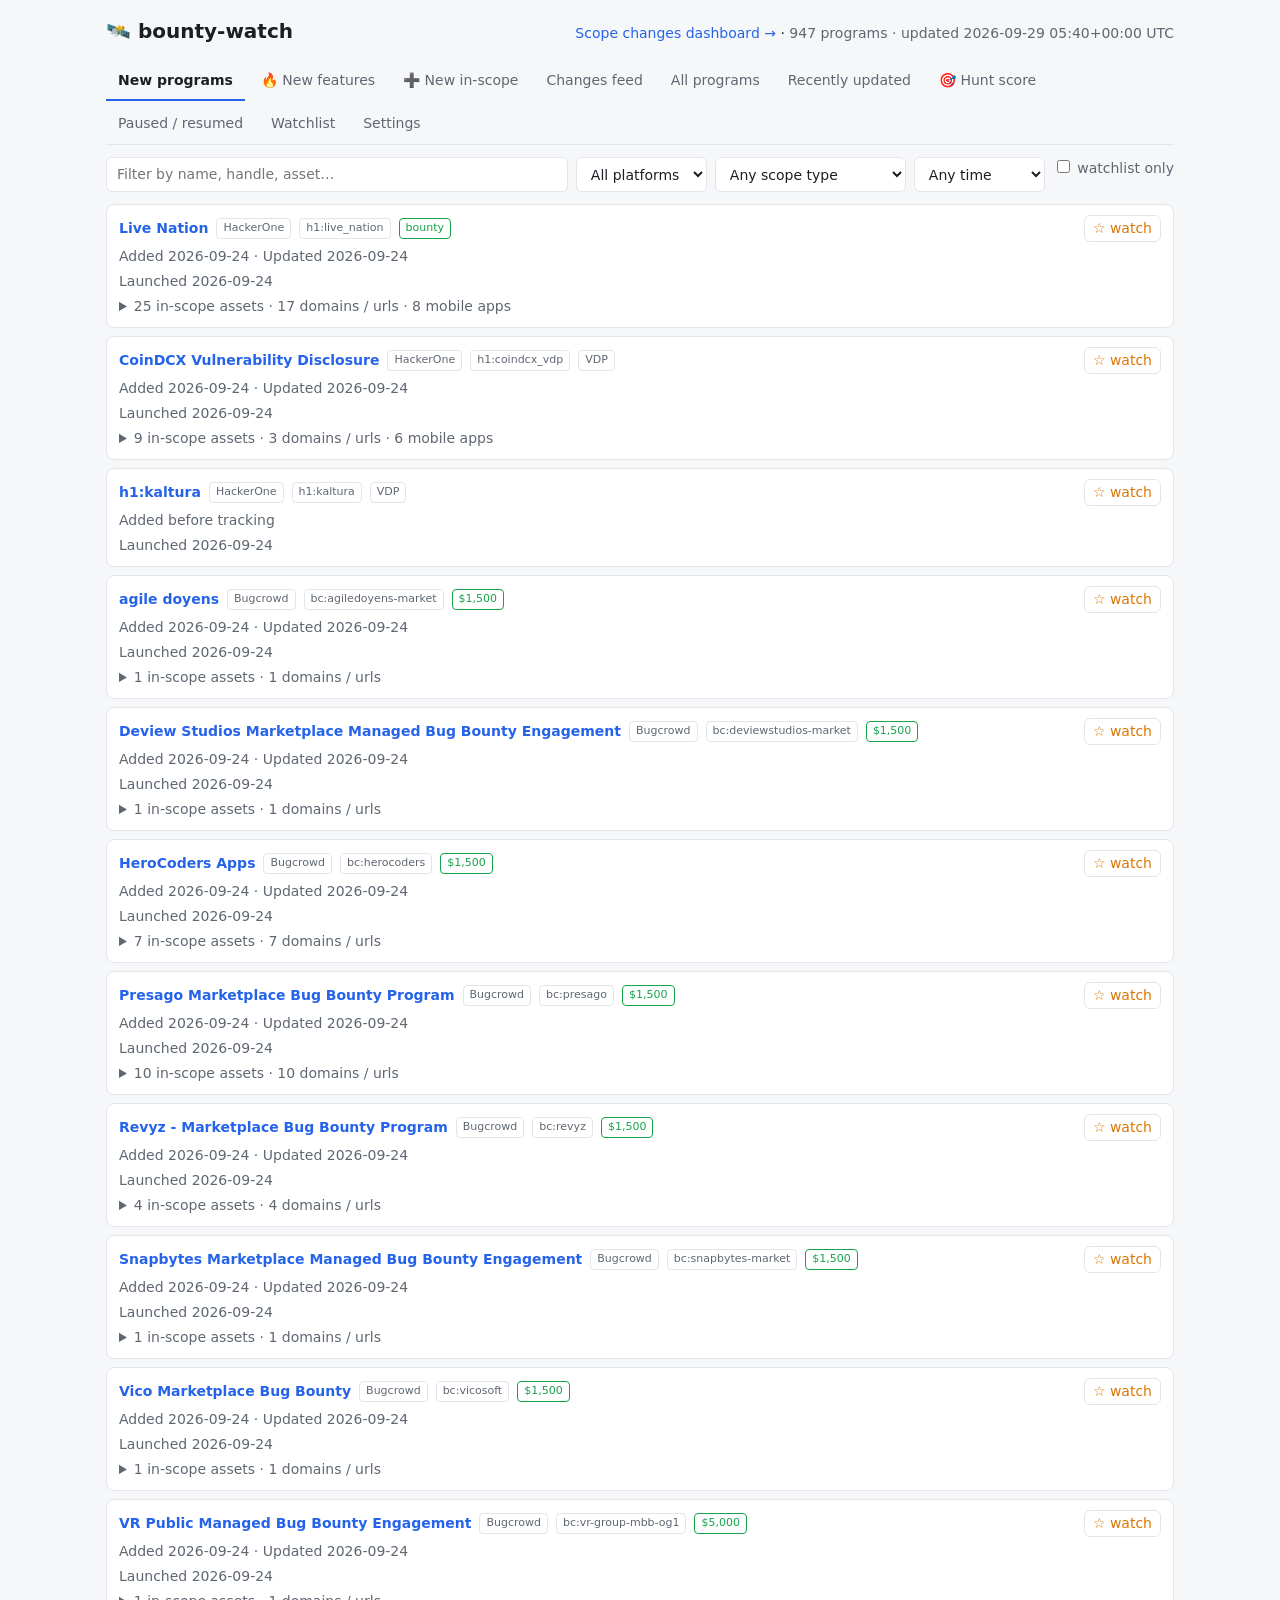
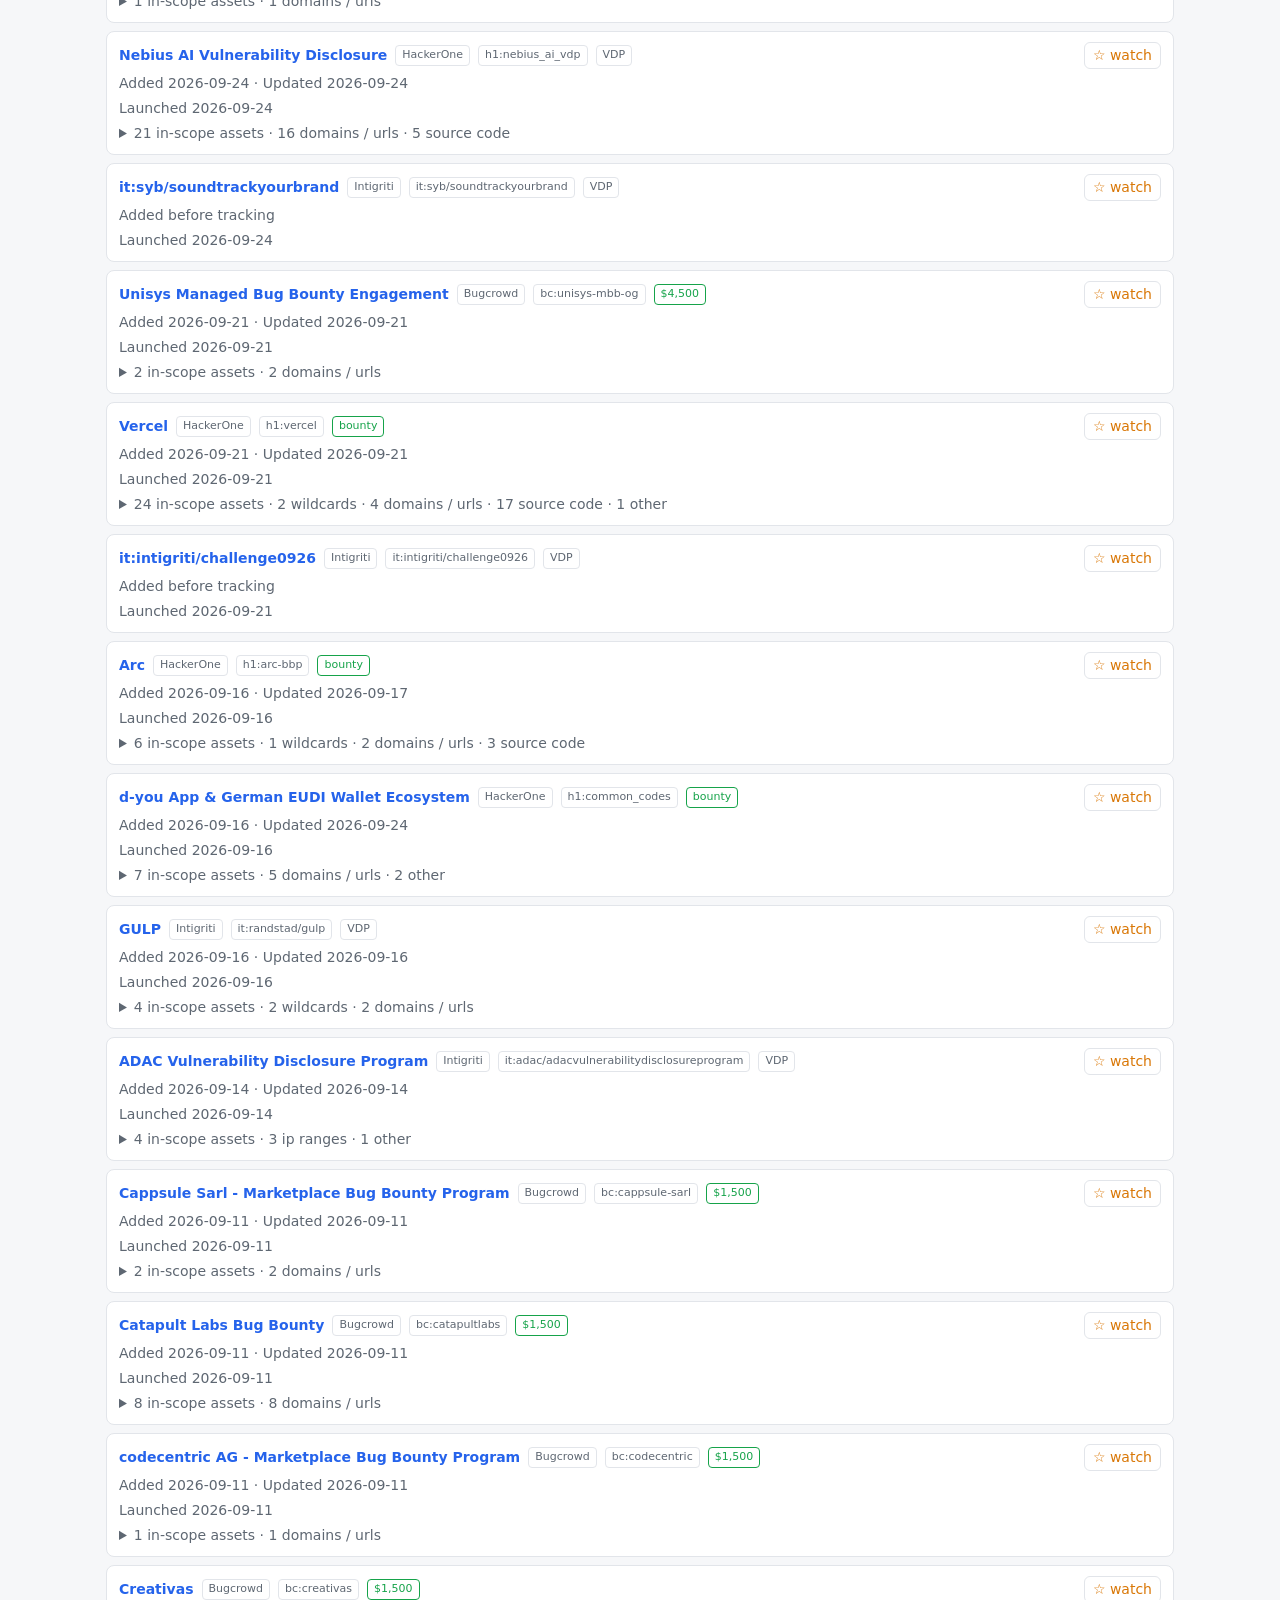
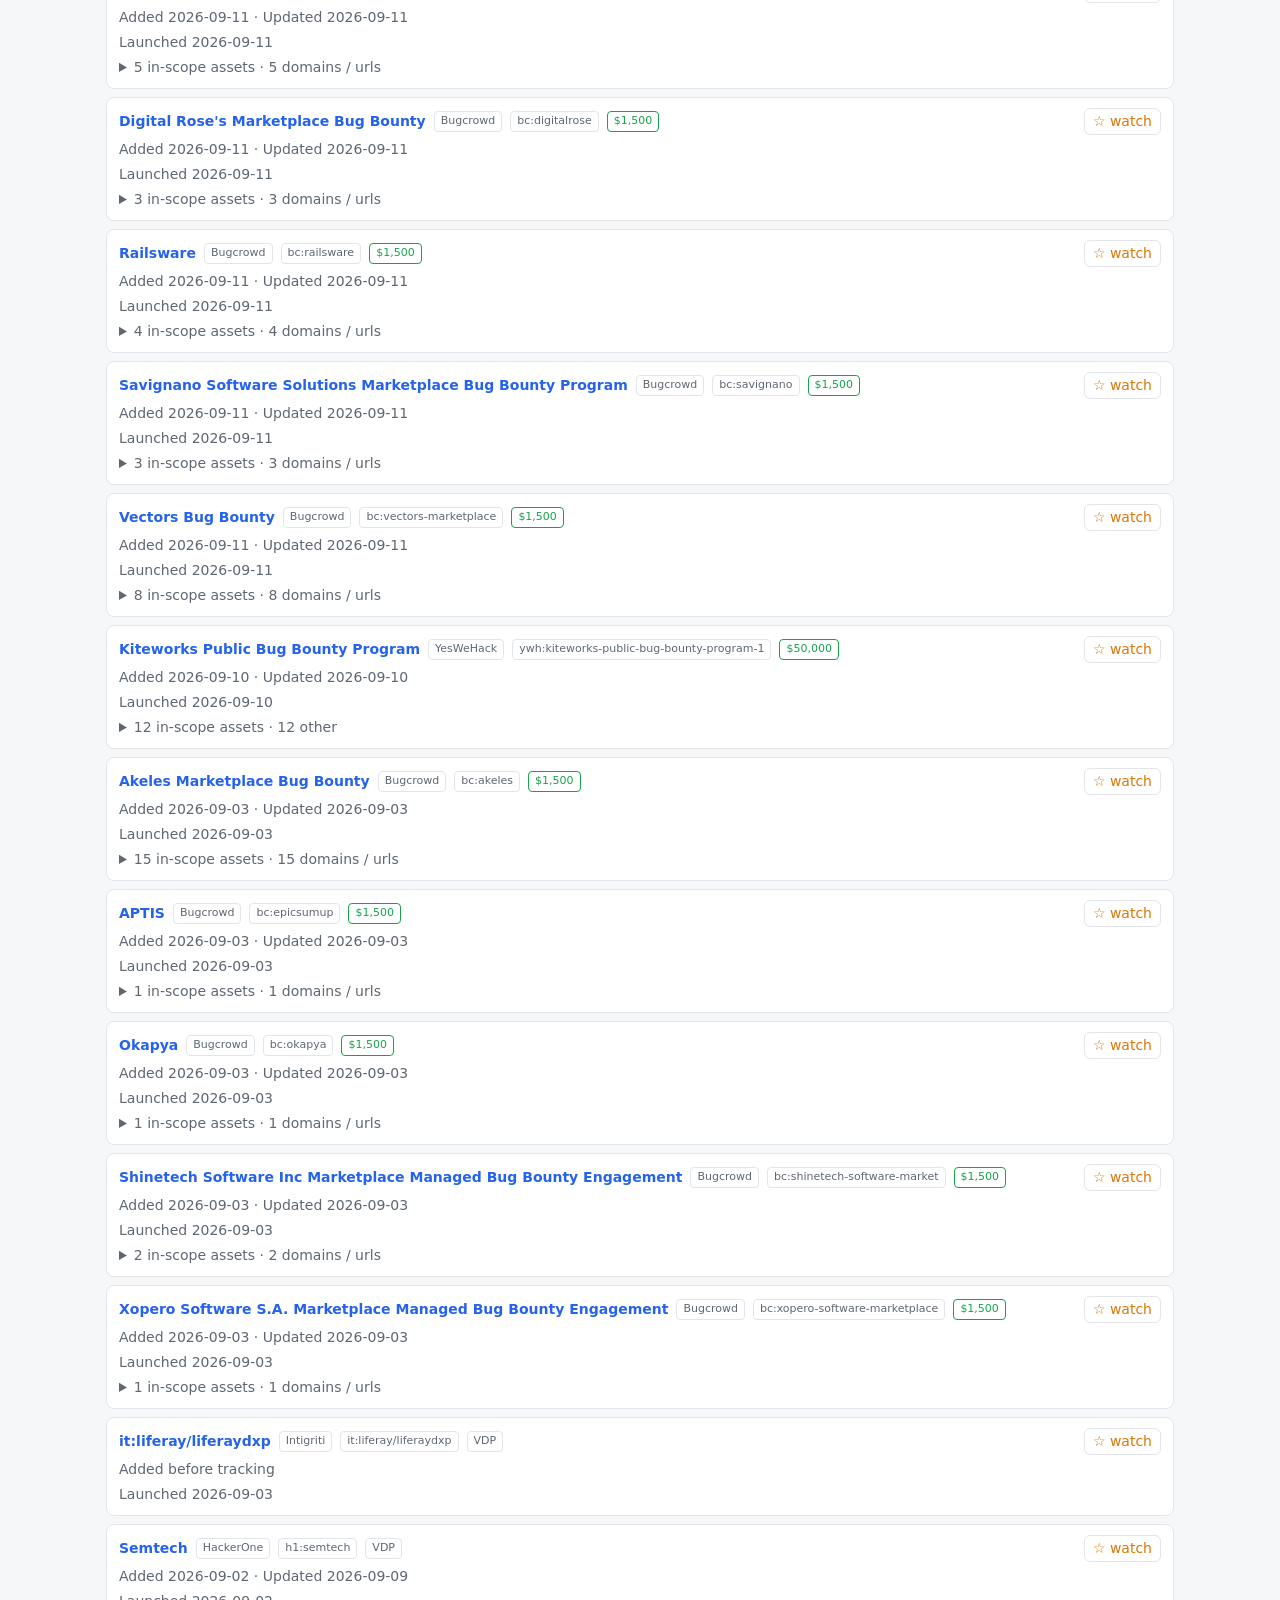
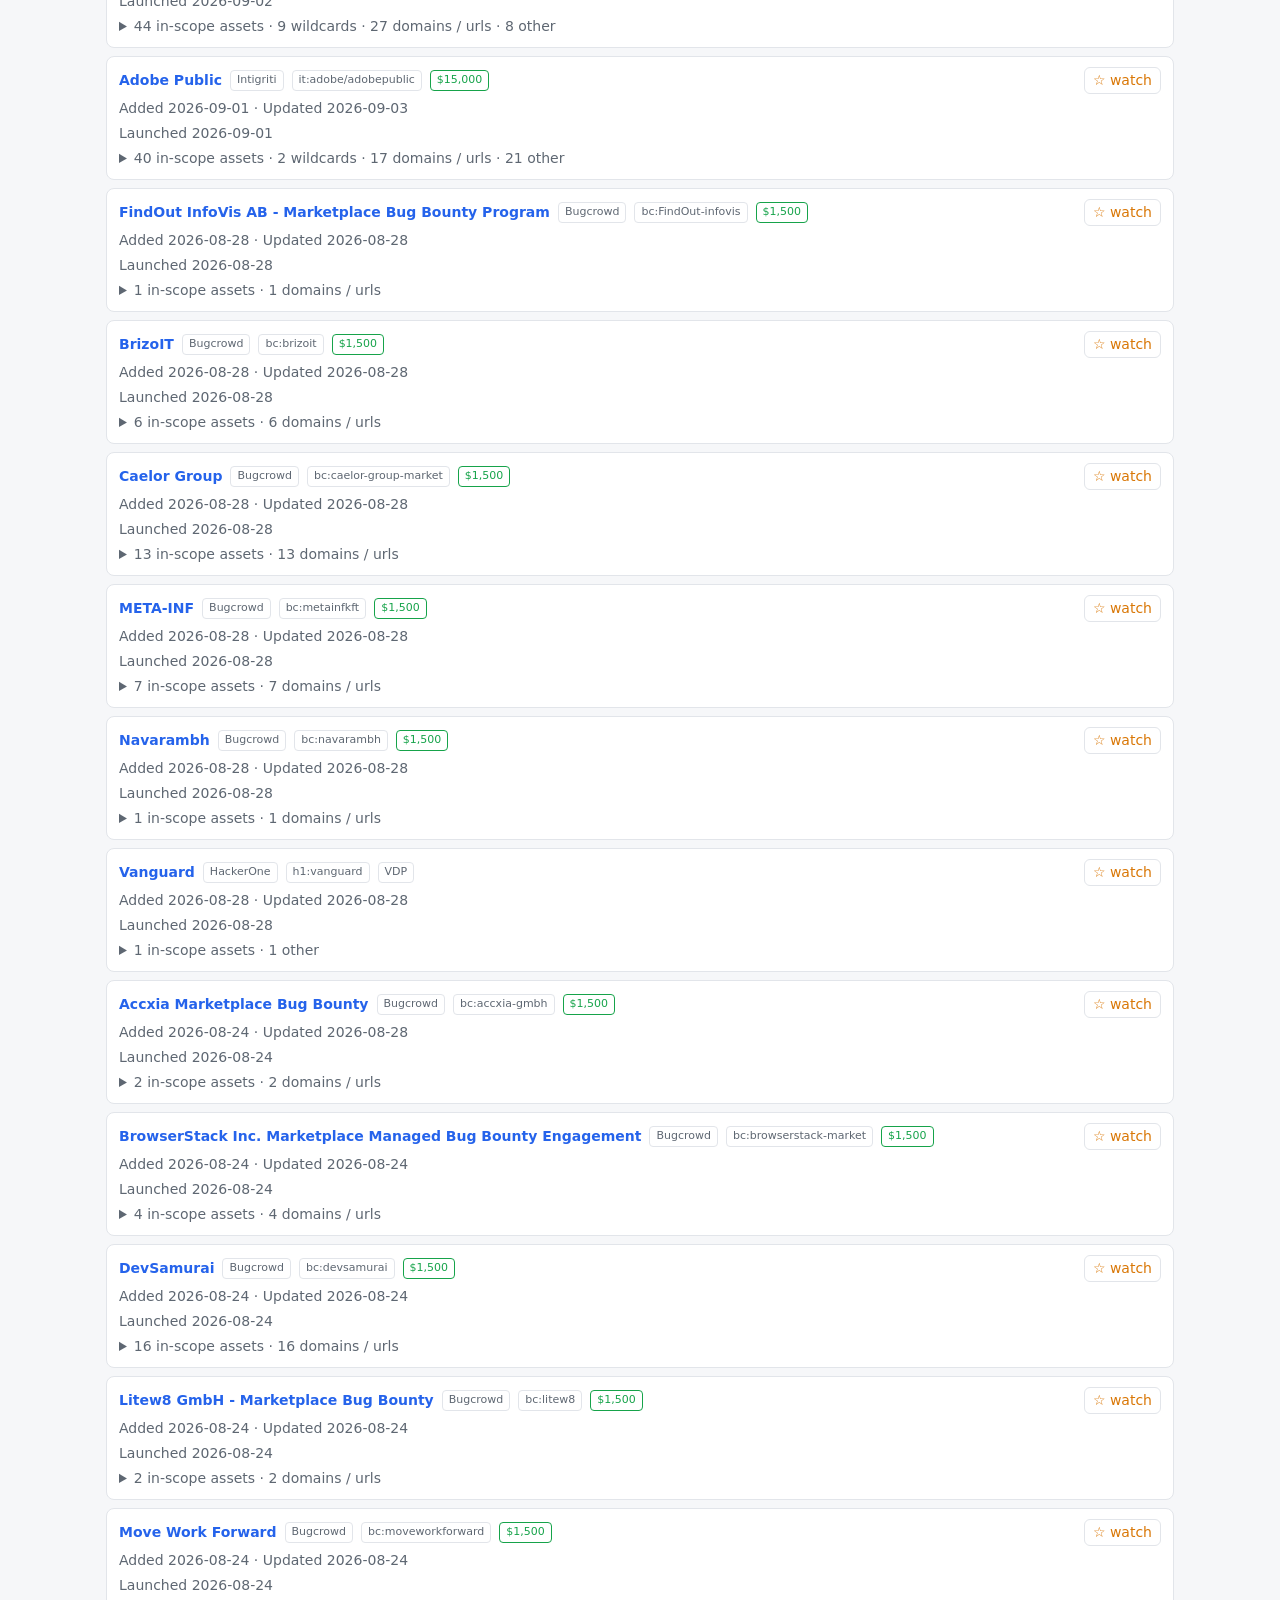
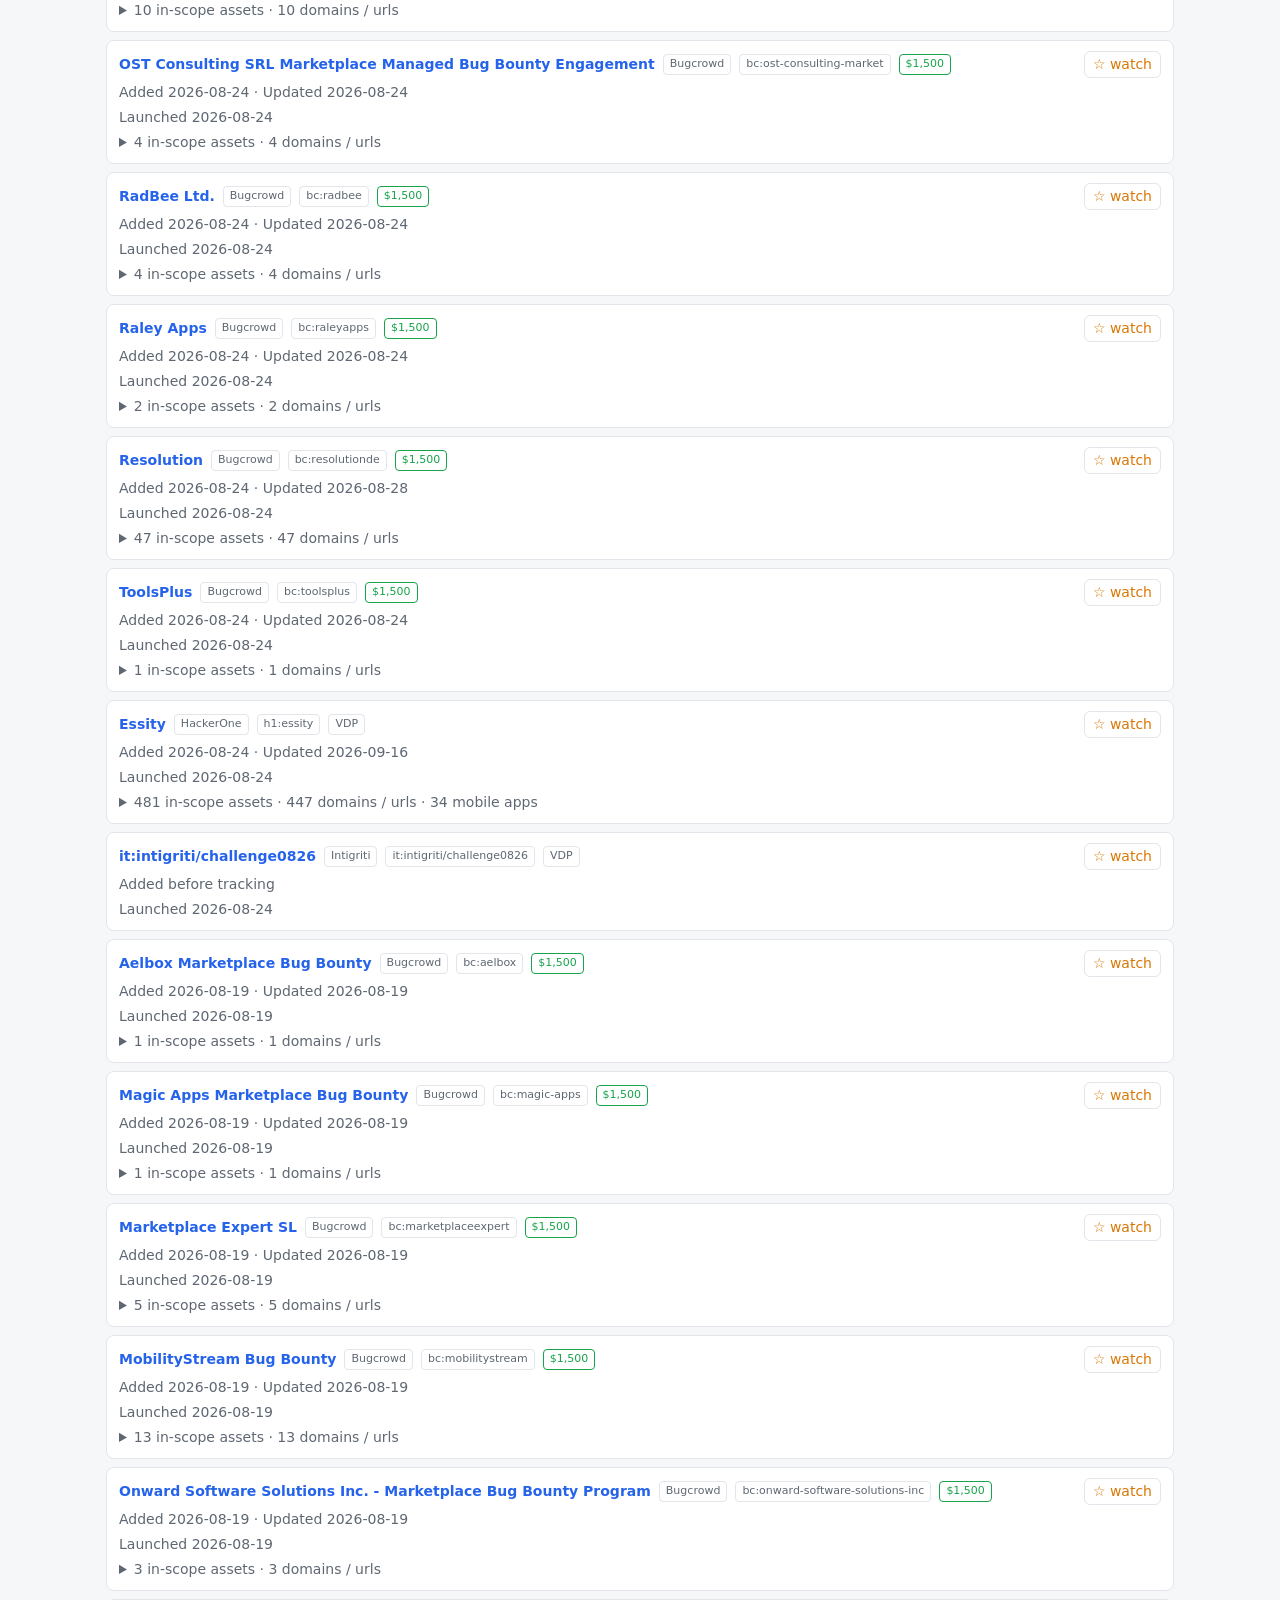
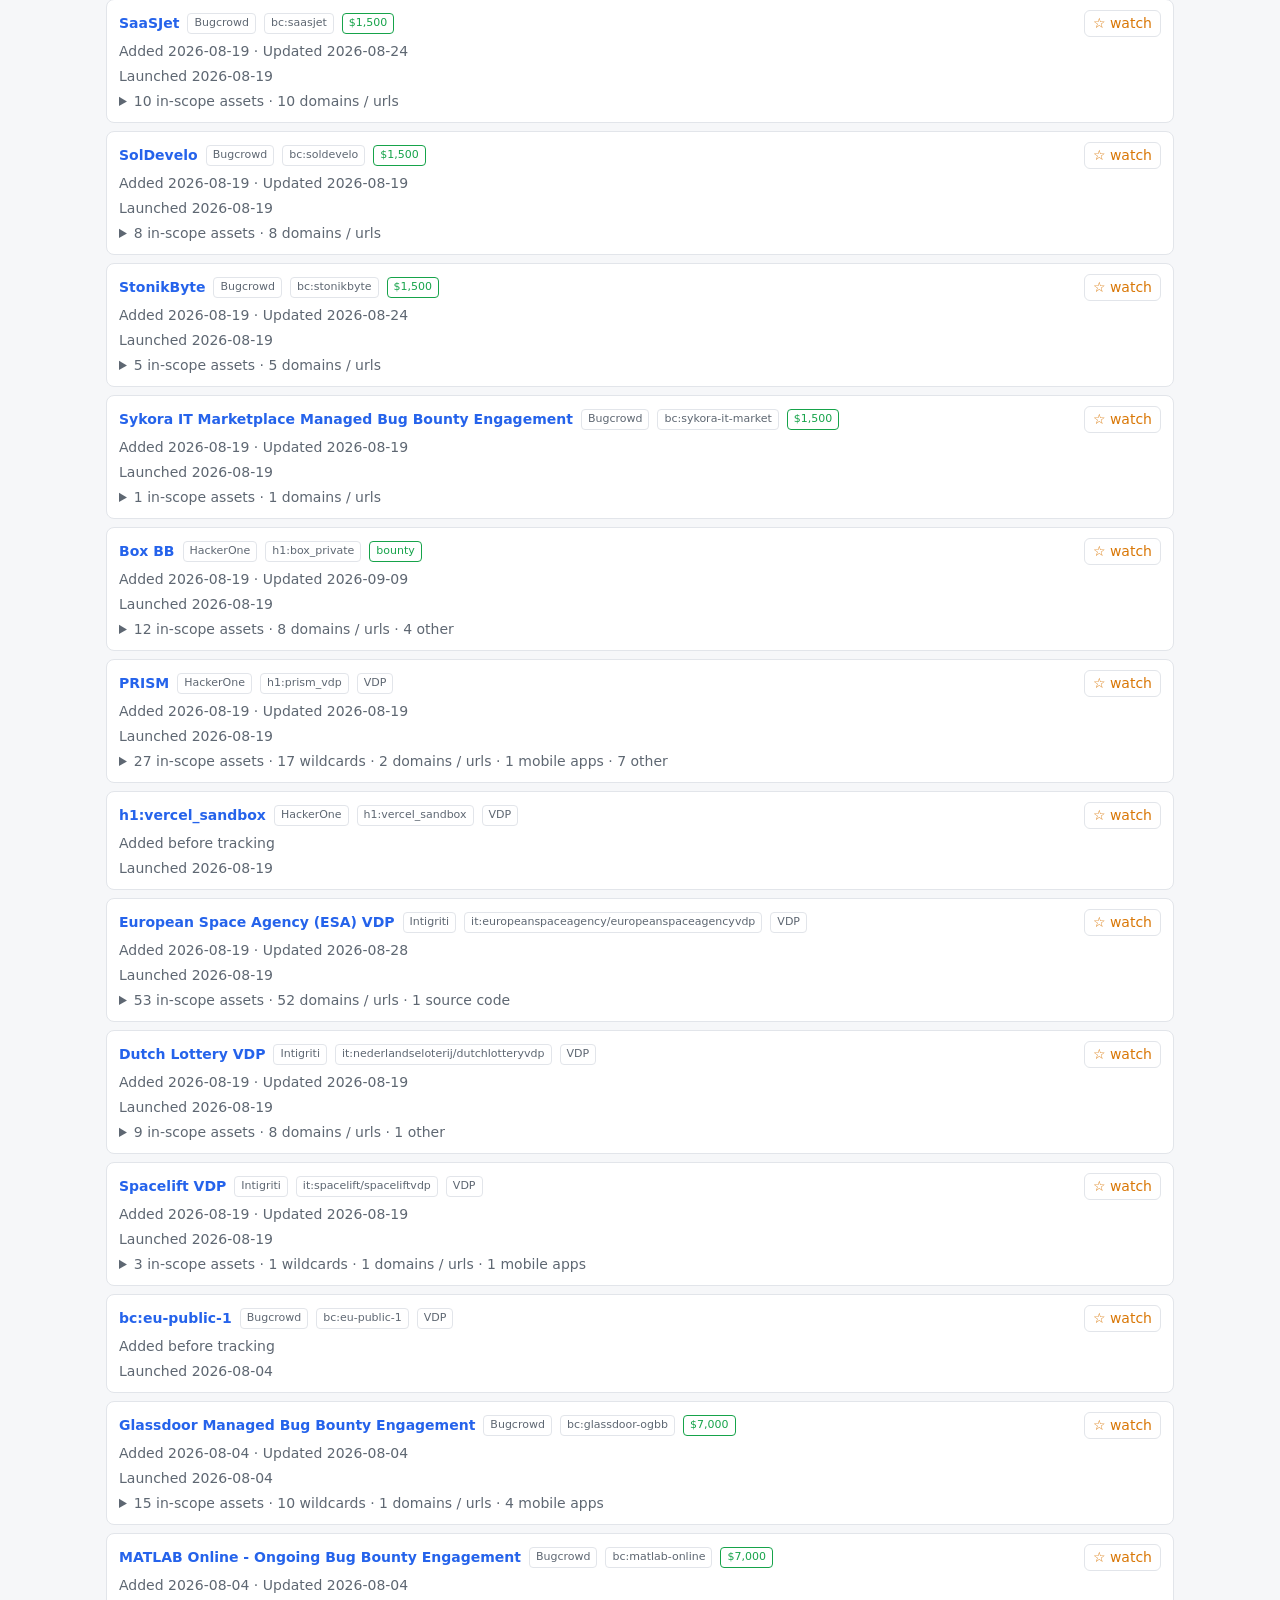
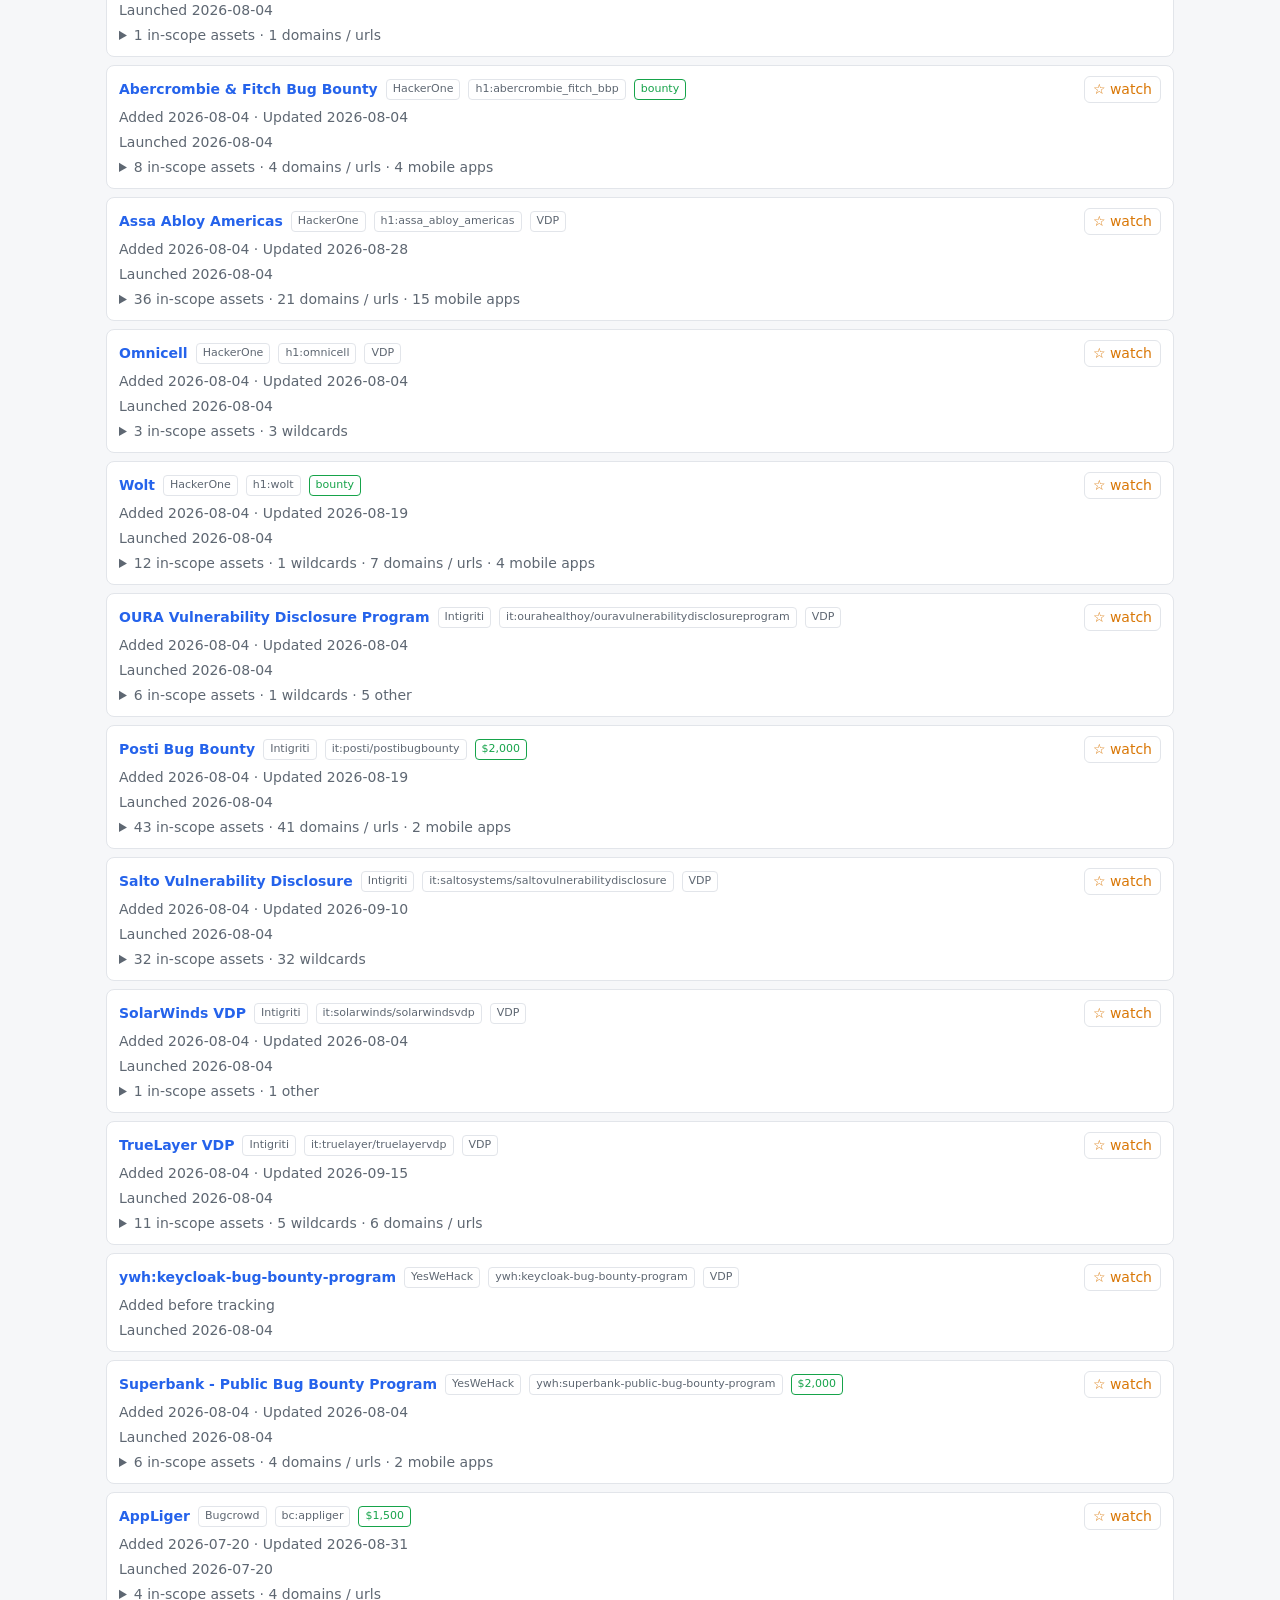
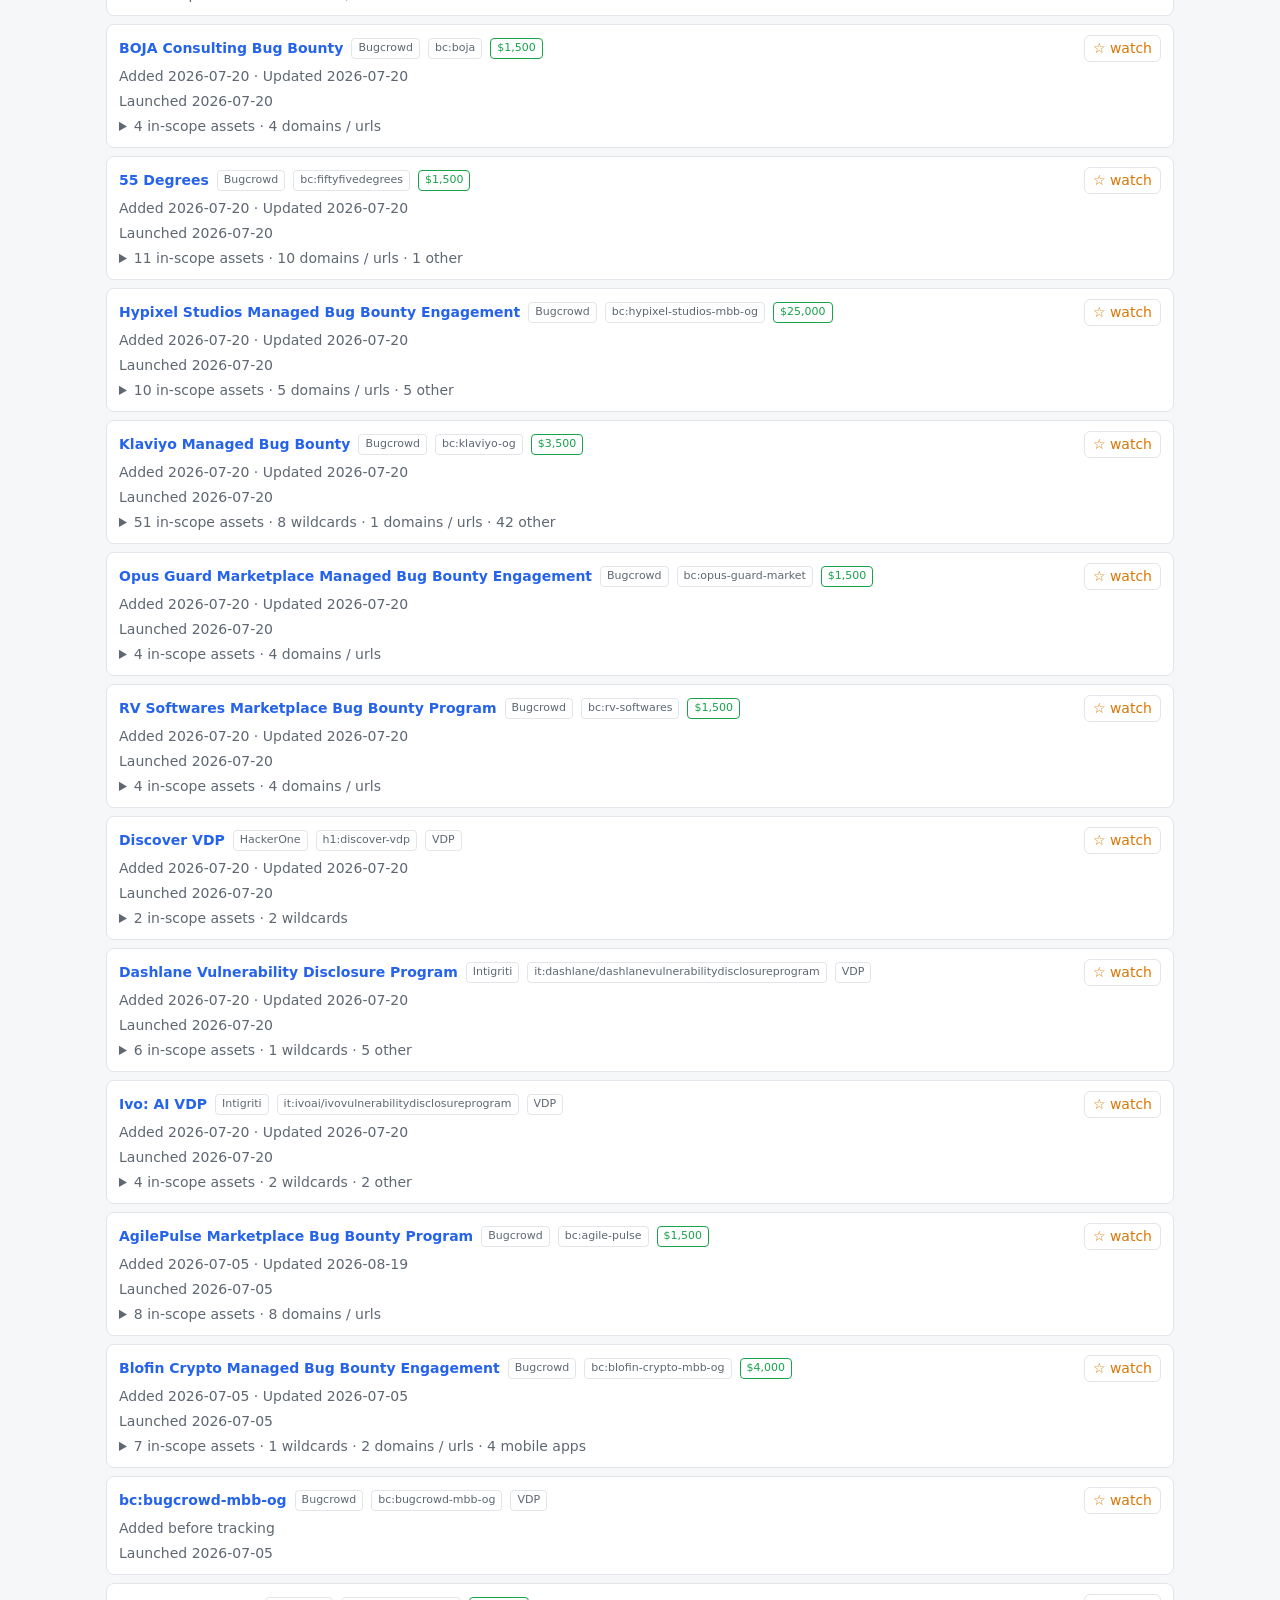
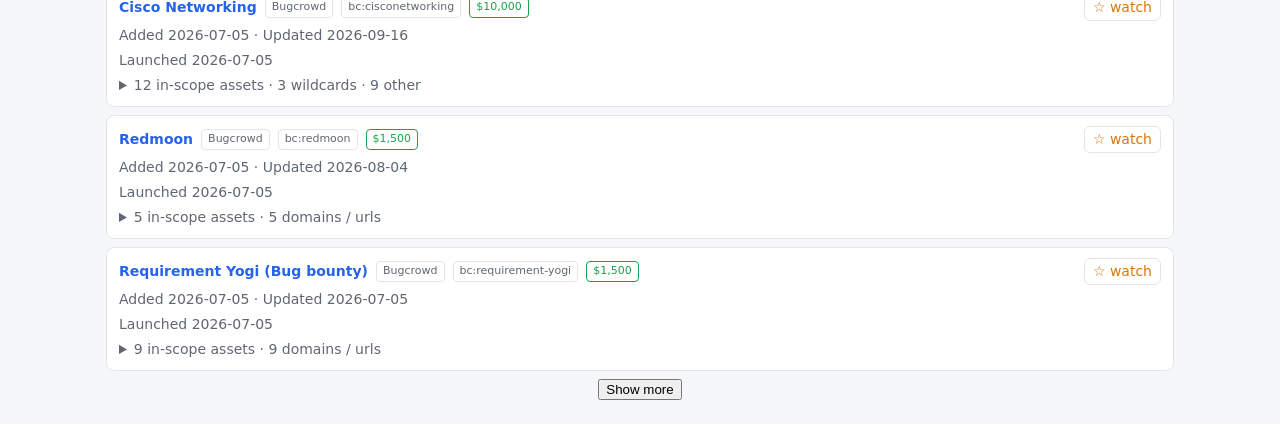
==== commit 3e3728ce: "Mine leaking source maps: reconstruct original source and extract endpoints, secrets, comments; list" ====
--- a/docs/index.html
+++ b/docs/index.html
@@ -28,7 +28,7 @@
 <div class="bar" id="bar">
   <input type="search" id="q" placeholder="Filter by name, handle, asset…">
   <select id="plat"><option value="">All platforms</option><option value="h1">HackerOne</option><option value="bc">Bugcrowd</option><option value="ywh">YesWeHack</option><option value="it">Intigriti</option></select>
-  <select id="kind"><option value="">All change types</option><option>new</option><option>suspended</option><option>resumed</option><option>scope+</option><option>scope-</option><option>deploy</option><option>subdomain</option><option>feature</option><option>changelog</option><option>live-host</option><option>takeover</option><option>bypass</option><option>appversion</option></select>
+  <select id="kind"><option value="">All change types</option><option>new</option><option>suspended</option><option>resumed</option><option>scope+</option><option>scope-</option><option>deploy</option><option>subdomain</option><option>feature</option><option>changelog</option><option>live-host</option><option>takeover</option><option>bypass</option><option>secret</option><option>sourcemap</option><option>historical</option><option>appversion</option></select>
   <select id="stype" title="Programs whose scope includes this asset type"></select>
   <select id="sort"><option value="first">Newest programs first</option><option value="upd">Recently updated first</option><option value="bounty">Highest bounty</option><option value="name">Name A–Z</option></select>
   <select id="since"><option value="">Any time</option><option value="1">Last 24h</option><option value="7">Last 7 days</option><option value="30">Last 30 days</option><option value="90">Last 90 days</option></select>
@@ -139,6 +139,9 @@
   const feat = e.t === "feature" ? endpointChips(e.api, e.live) + chips("GraphQL", e.gql, "gql") + chips("feature flags", e.flags, "flag") + jsLinks(e.js)
     : e.t === "deploy" ? jsLinks(e.js)
     : e.t === "bypass" ? bypassChips(e)
+    : e.t === "secret" ? chips("findings", e.items, "ep")
+    : e.t === "sourcemap" ? (e.maps||[]).map(m=>`<div class="chips"><a class="chip ep" href="${esc(m.url)}" target="_blank" rel="noopener">${esc(m.url)}</a><span class="mut">${m.files||0} files${m.mined?", full source mined":""}</span>${(m.sample||[]).slice(0,6).map(p=>`<code class="chip sub">${esc(p)}</code>`).join("")}</div>`).join("")
+    : e.t === "historical" ? (e.urls||[]).slice(0,40).map(u=>`<a class="chip sub" href="${esc(u)}" target="_blank" rel="noopener">${esc(u.replace(/^https?:\/\//,""))}</a>`).join(" ")
     : (e.t === "subdomain" || e.t === "live-host") ? chips(e.t === "live-host" ? "live" : "new subdomains", e.hosts || e.subs, "sub") : "";
   const detail = e.t === "feature" ? `<div class="x"><b>New features detected</b> from a changed JS bundle</div>` : `<div class="x">${esc(e.x)}</div>`;
   return `<div class="row"><div class="top"><span class="tag t-${esc(e.t)}">${esc(e.t)}</span><a href="${esc(e.u)}" target="_blank" rel="noopener">${esc(e.n)}</a>
@@ -191,7 +194,7 @@
     $("#more").hidden = keys.length <= limit;
   } else if(tab === "features"){
     const since = cutoff();
-    const ev = F.filter(e => (e.t==="feature"||e.t==="takeover"||e.t==="bypass") && (!since || e.d >= since)
+    const ev = F.filter(e => (["feature","takeover","bypass","secret","sourcemap","historical"].includes(e.t)) && (!since || e.d >= since)
       && (!$("#plat").value || e.k.startsWith($("#plat").value+":")) && (!$("#mine").checked || W.includes(e.k))
       && match(e.k, e.n+" "+e.x));
     if(!$("#q").value) html.push(`<p class="mut">New code features (endpoints, GraphQL ops, feature flags) and takeovers spotted on watchlist programs. This is the freshest, least-hunted attack surface. ${ev.length} in range.</p>`);
--- a/docs/style.css
+++ b/docs/style.css
@@ -44,3 +44,5 @@
 .stbadge.s2{background:#16a34a}.stbadge.s3{background:#0891b2}.stbadge.s4{background:#d97706}.stbadge.s5{background:#dc2626}
 .snap{margin-top:6px}.snap summary{cursor:pointer;color:var(--acc);font-size:12px}
 .snapbody{white-space:pre-wrap;word-break:break-word;max-height:220px;overflow:auto;background:var(--bg);border:1px solid var(--line);border-radius:6px;padding:8px;font:11px/1.5 ui-monospace,monospace;color:var(--mut)}
+.t-bypass,.t-secret,.t-sourcemap{color:#dc2626;border-color:#dc2626;font-weight:700}
+.t-historical{color:#0891b2;border-color:#0891b2}
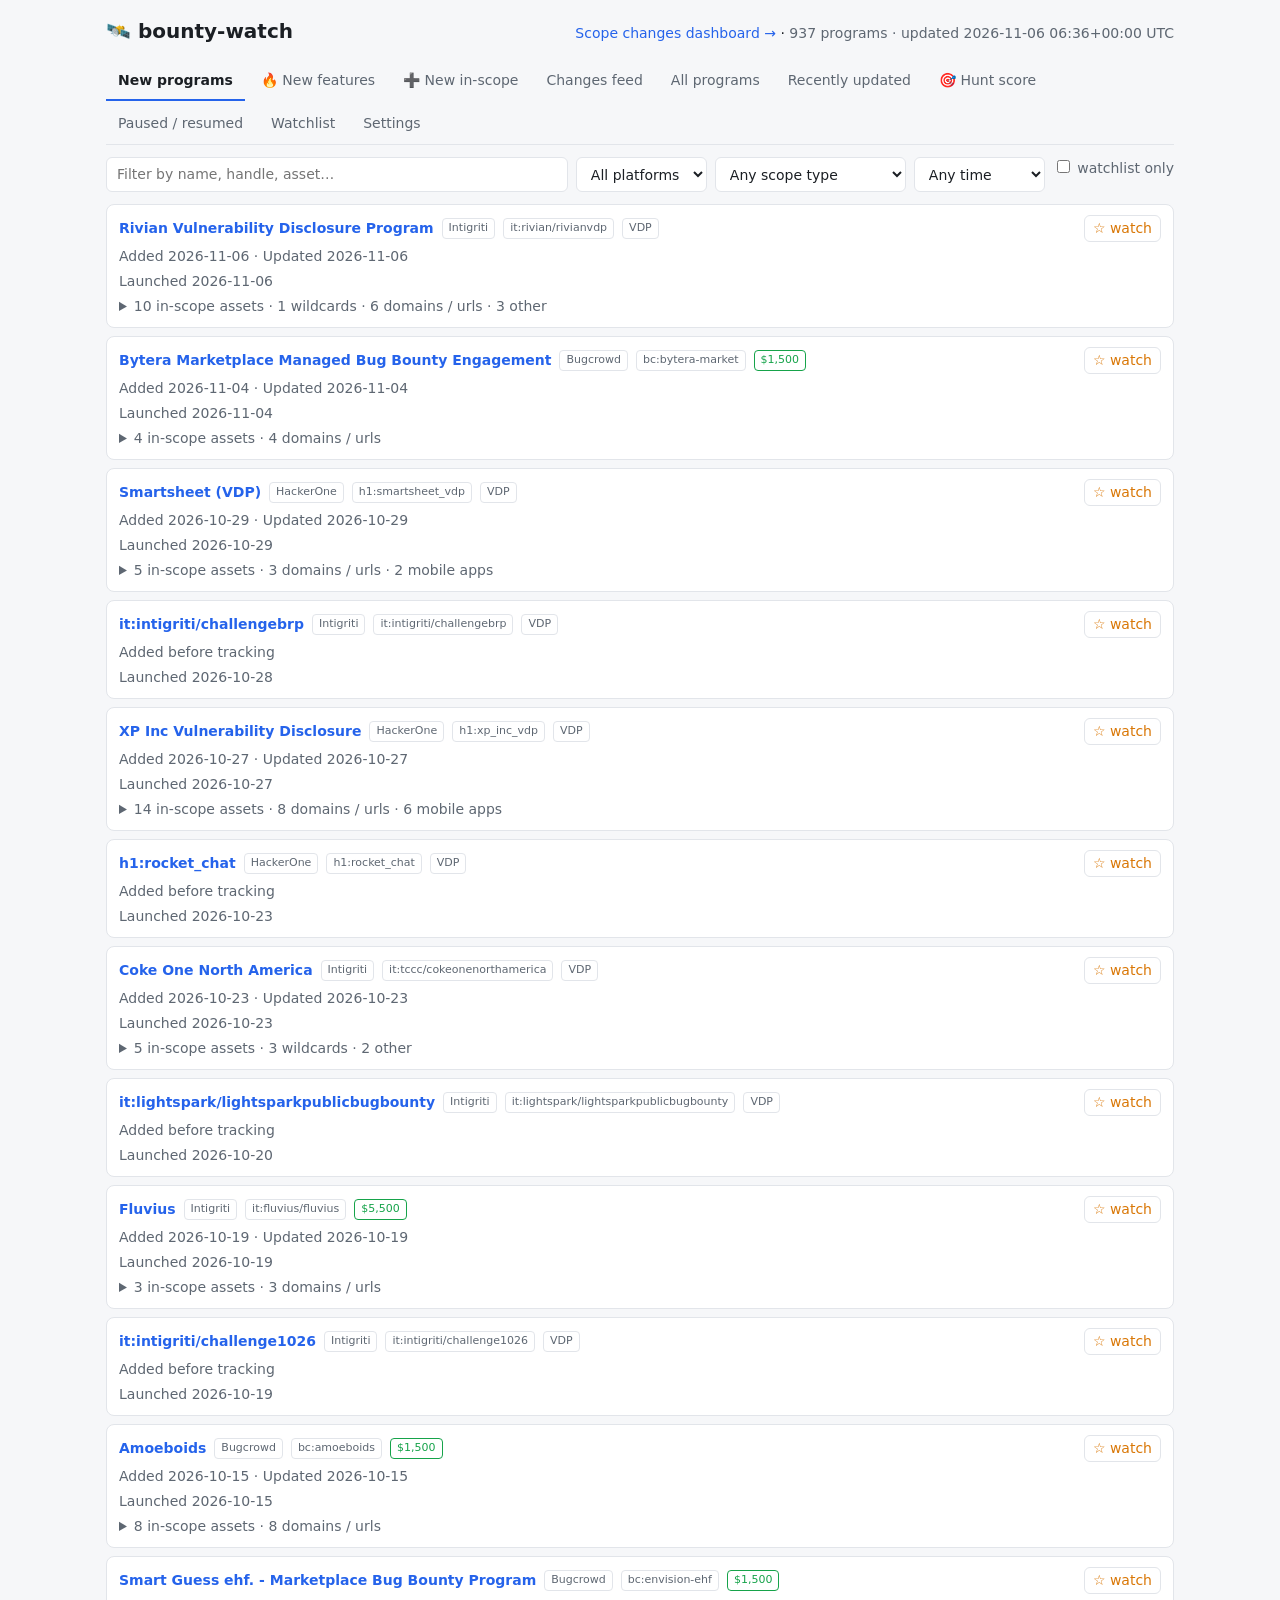
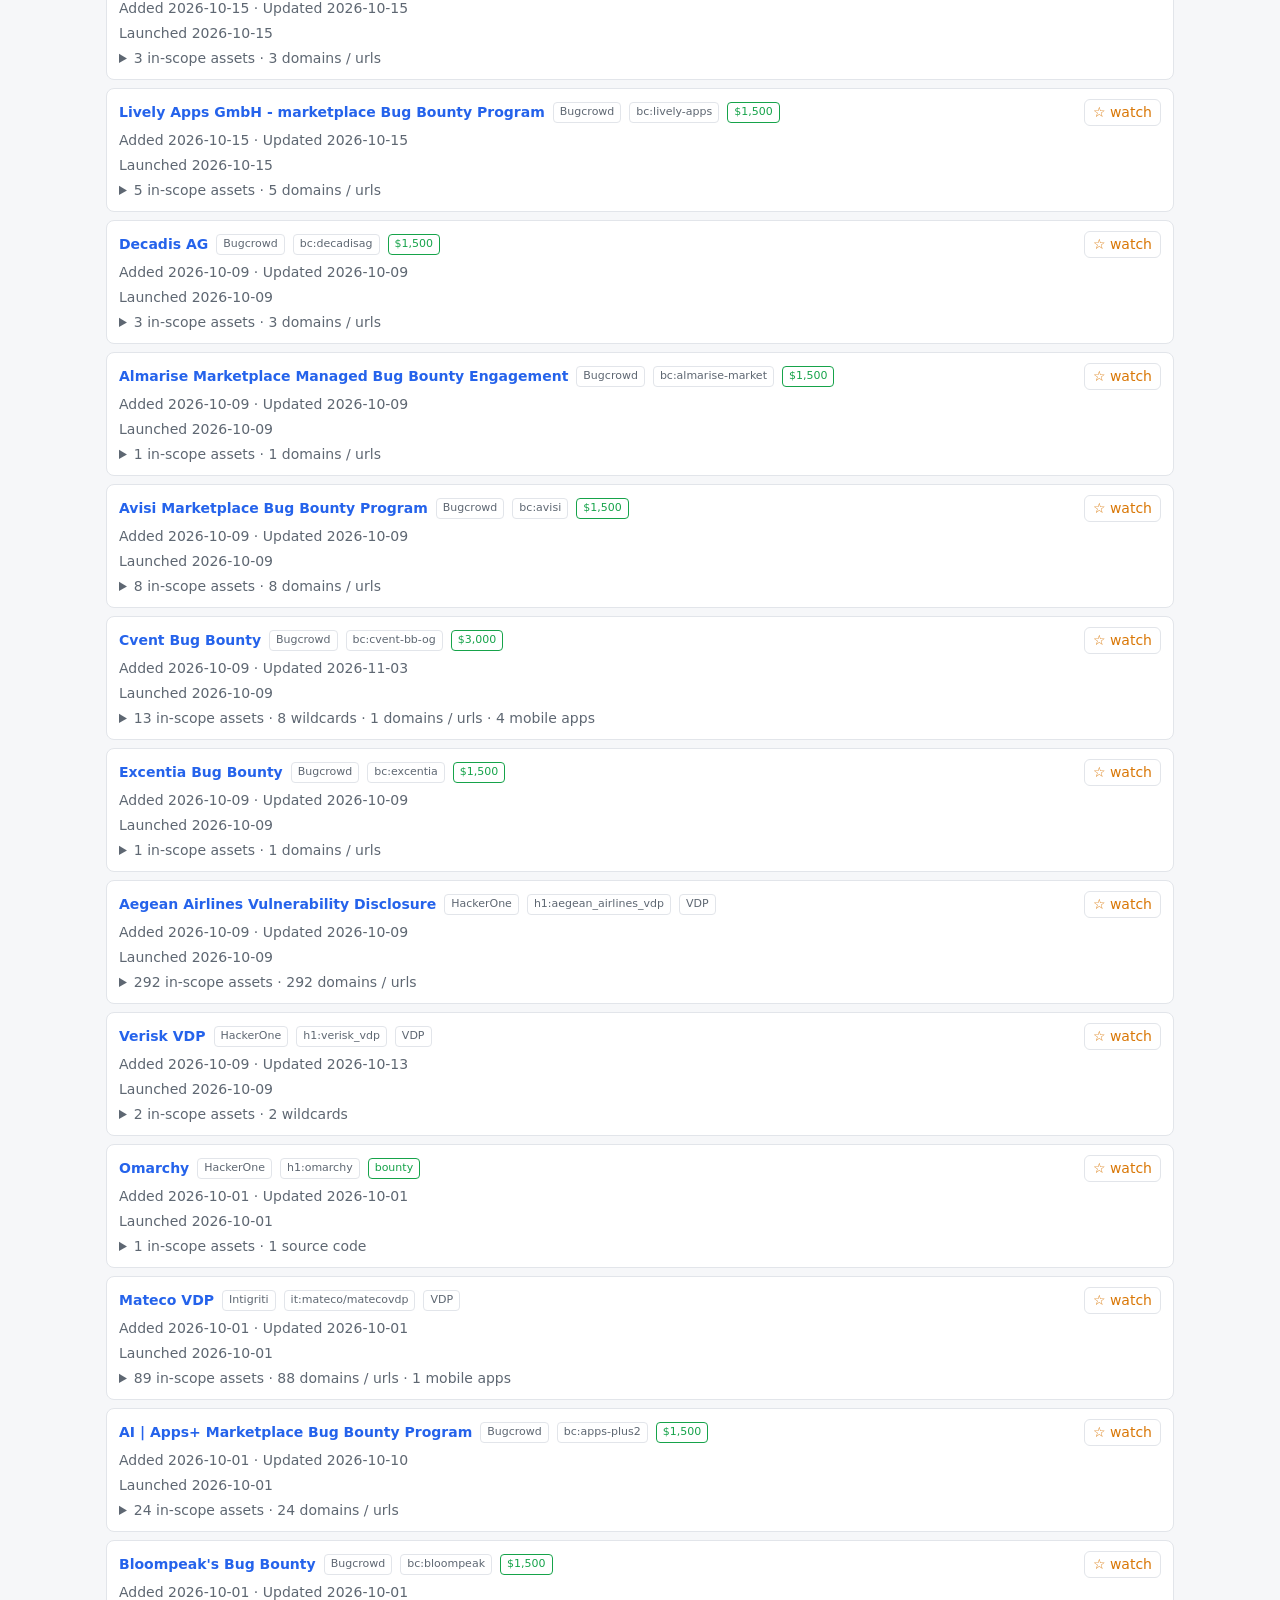
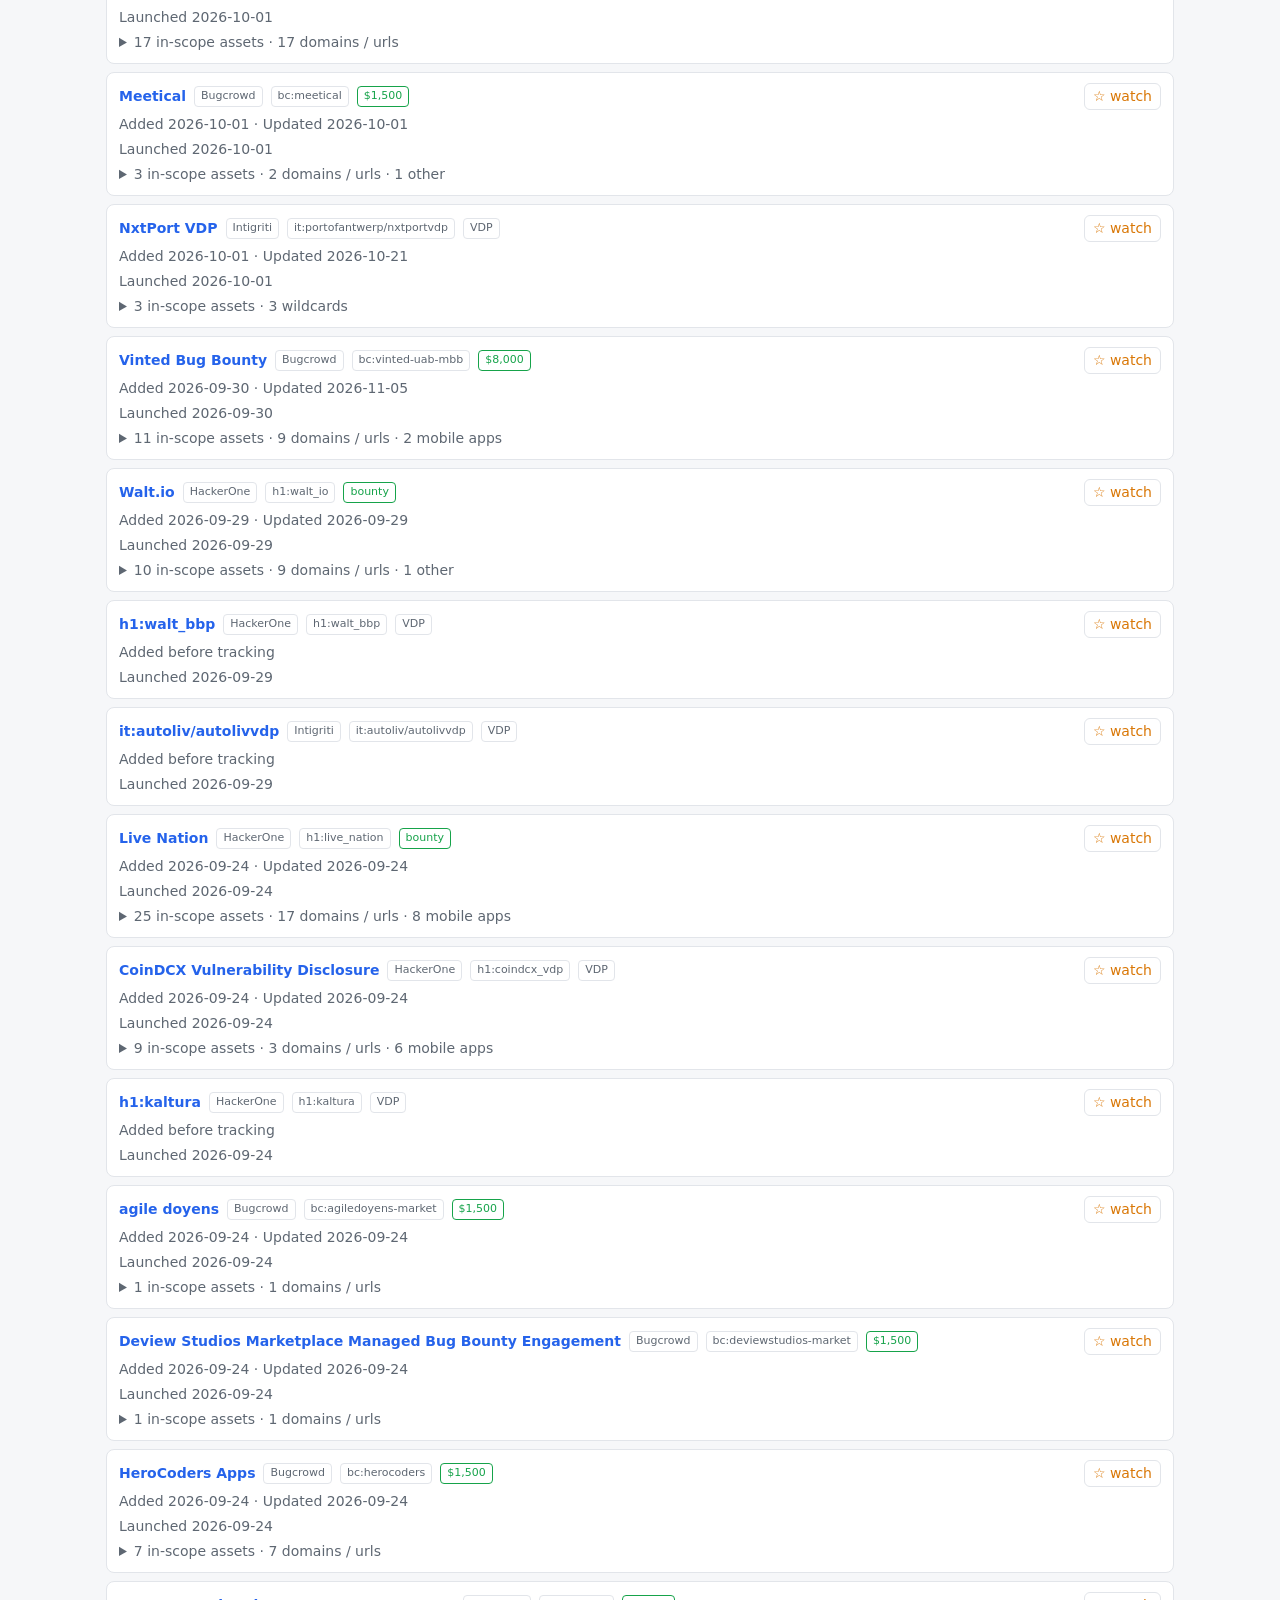
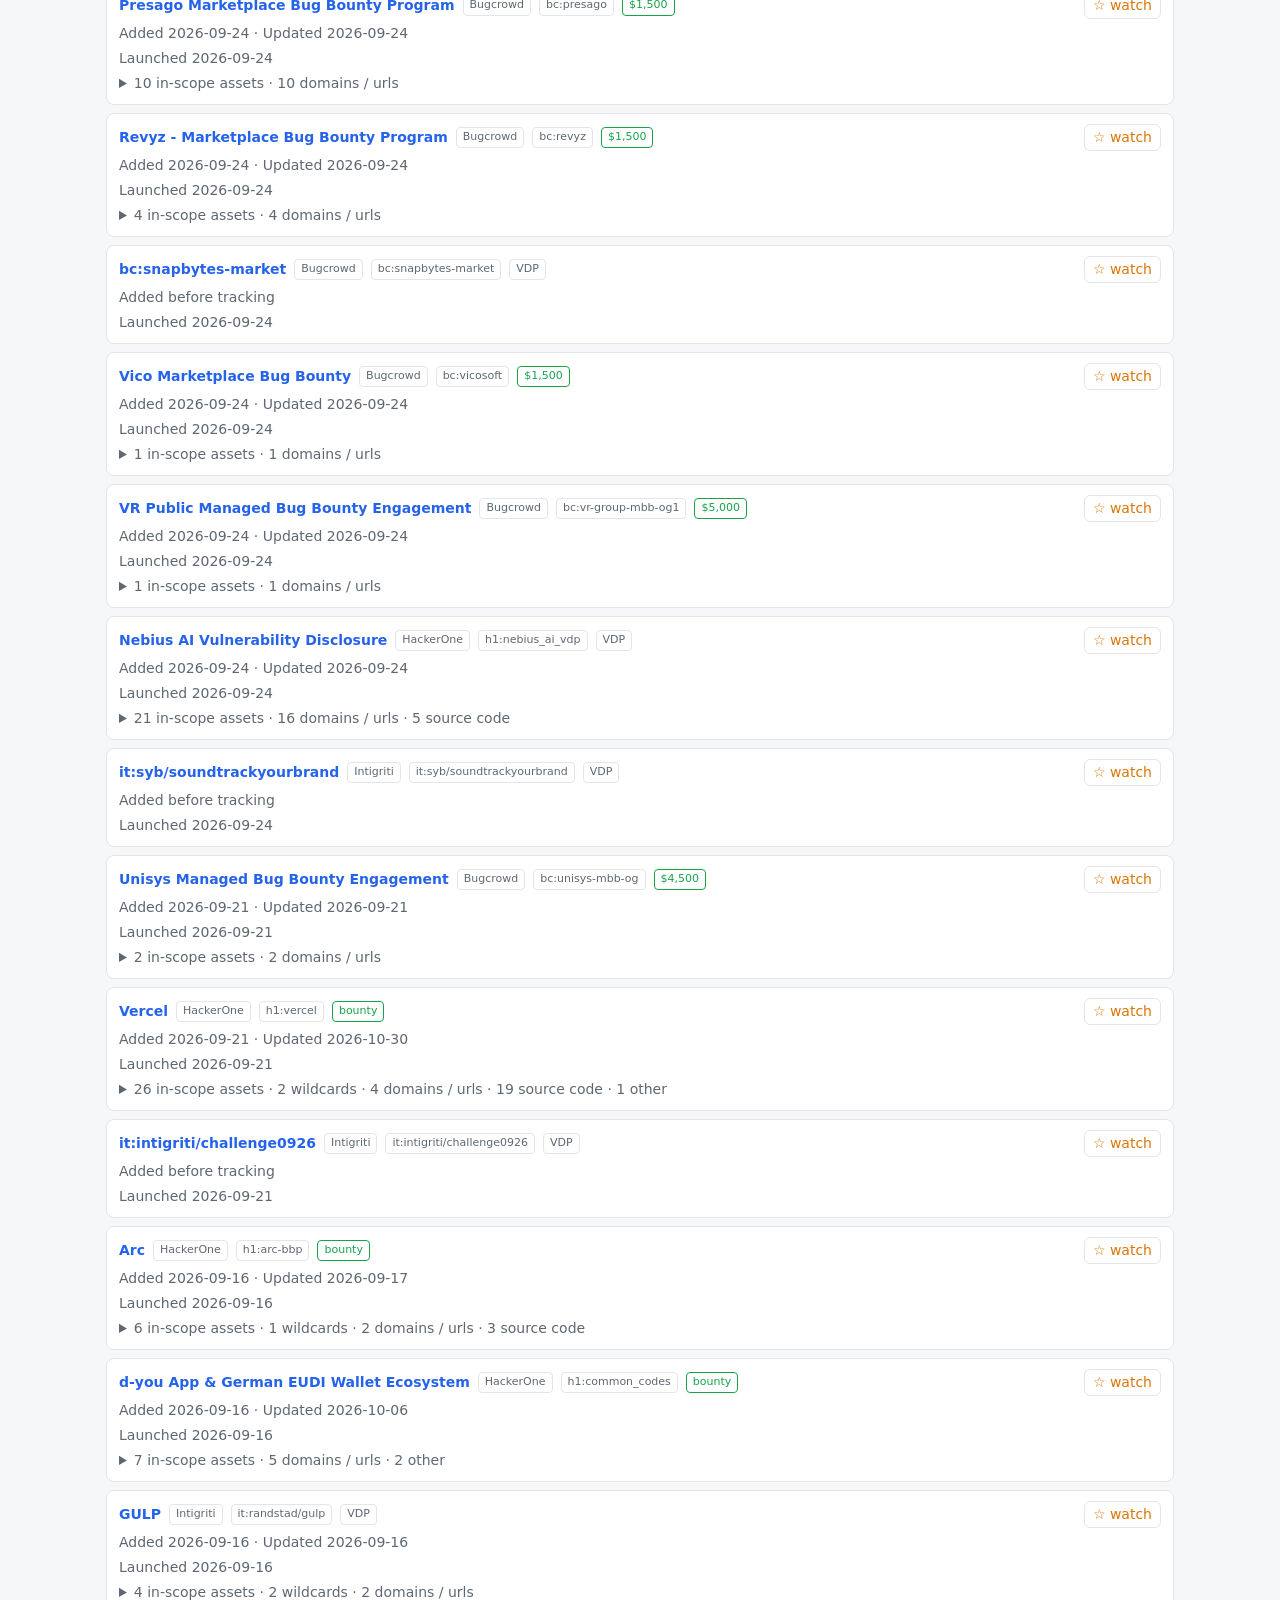
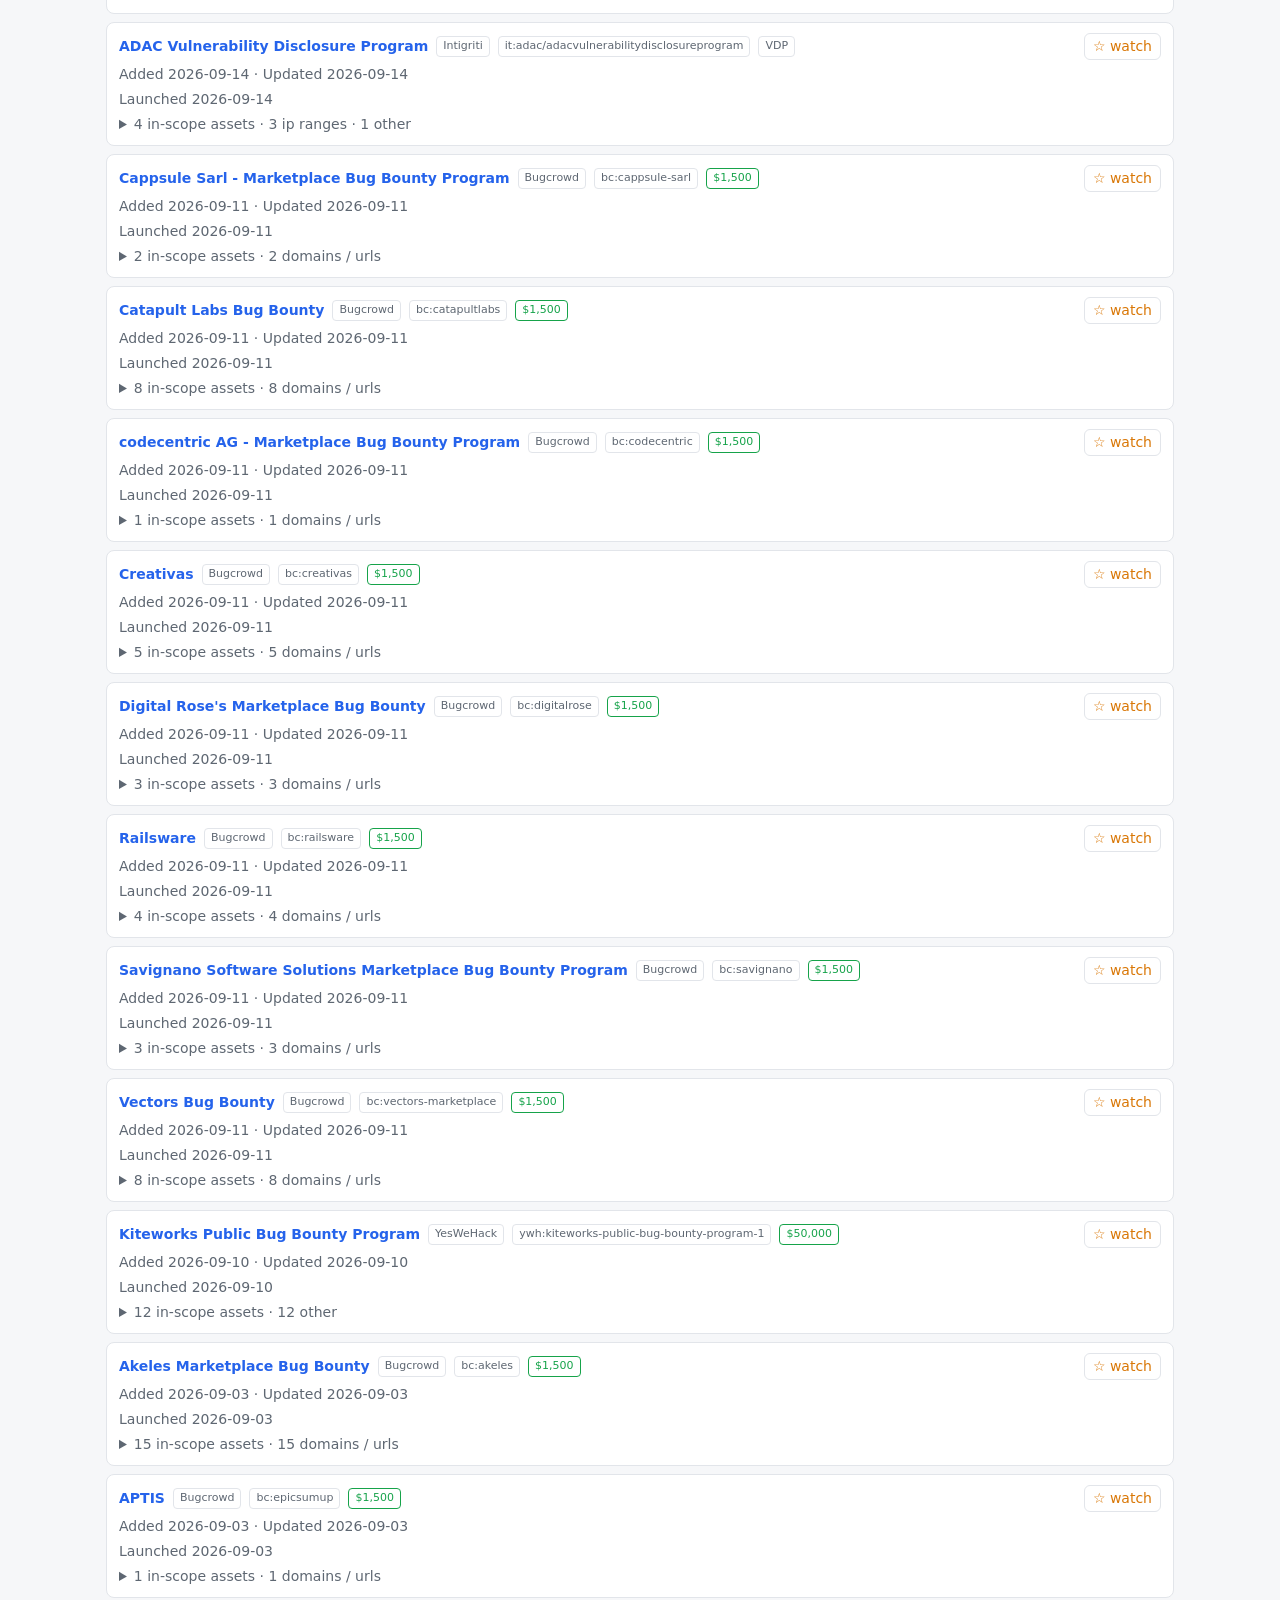
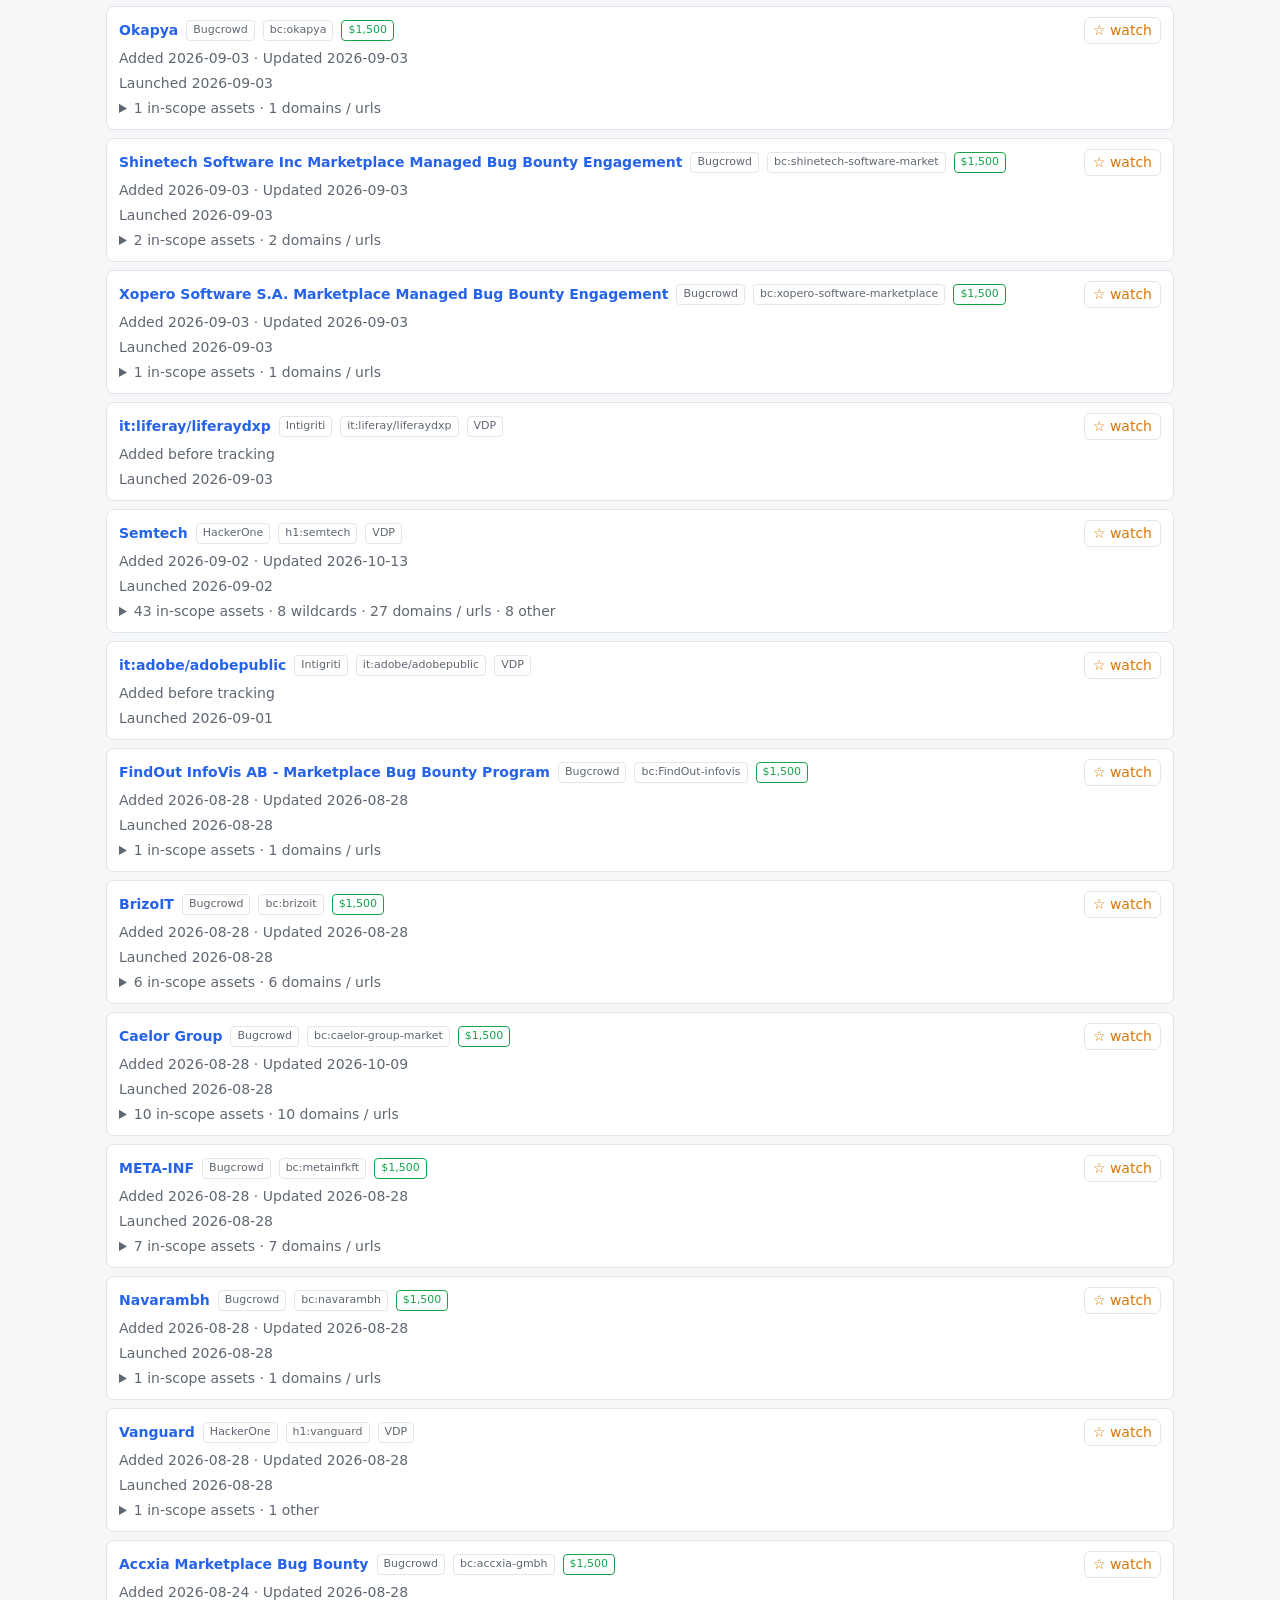
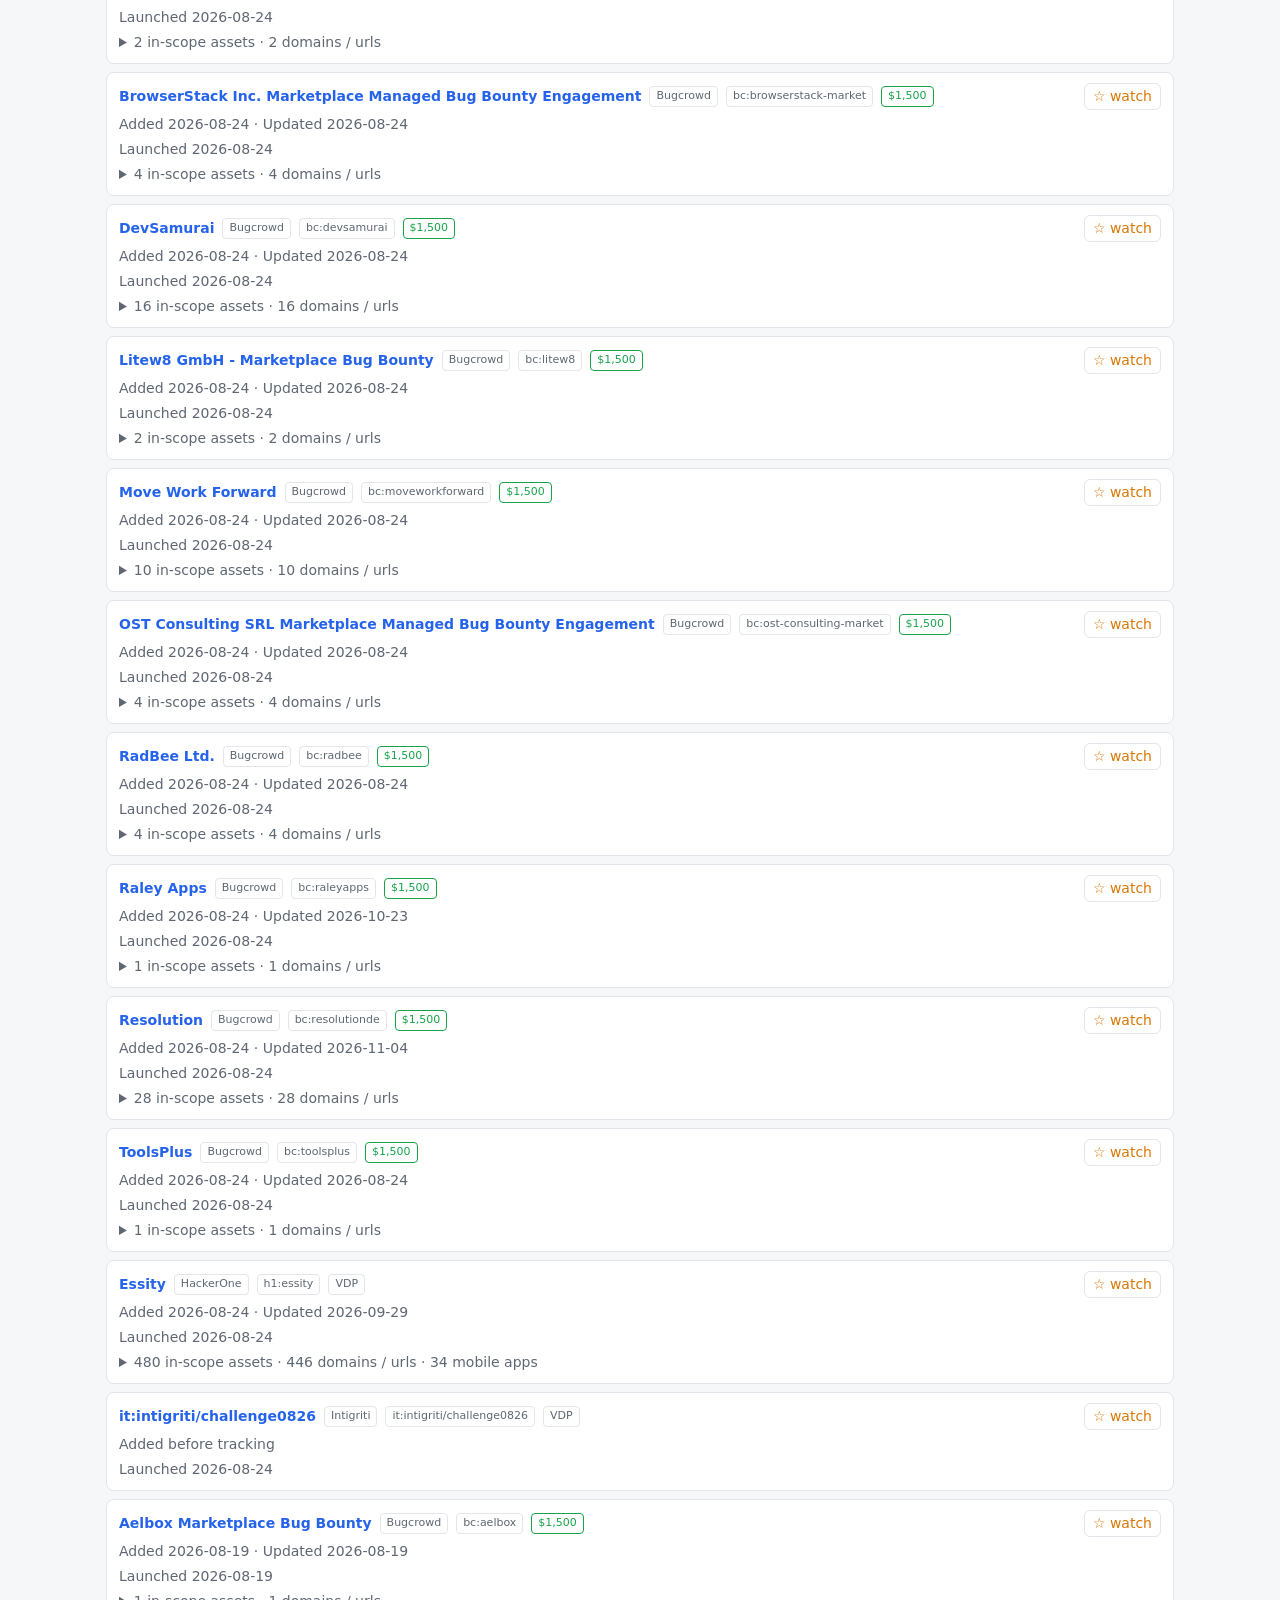
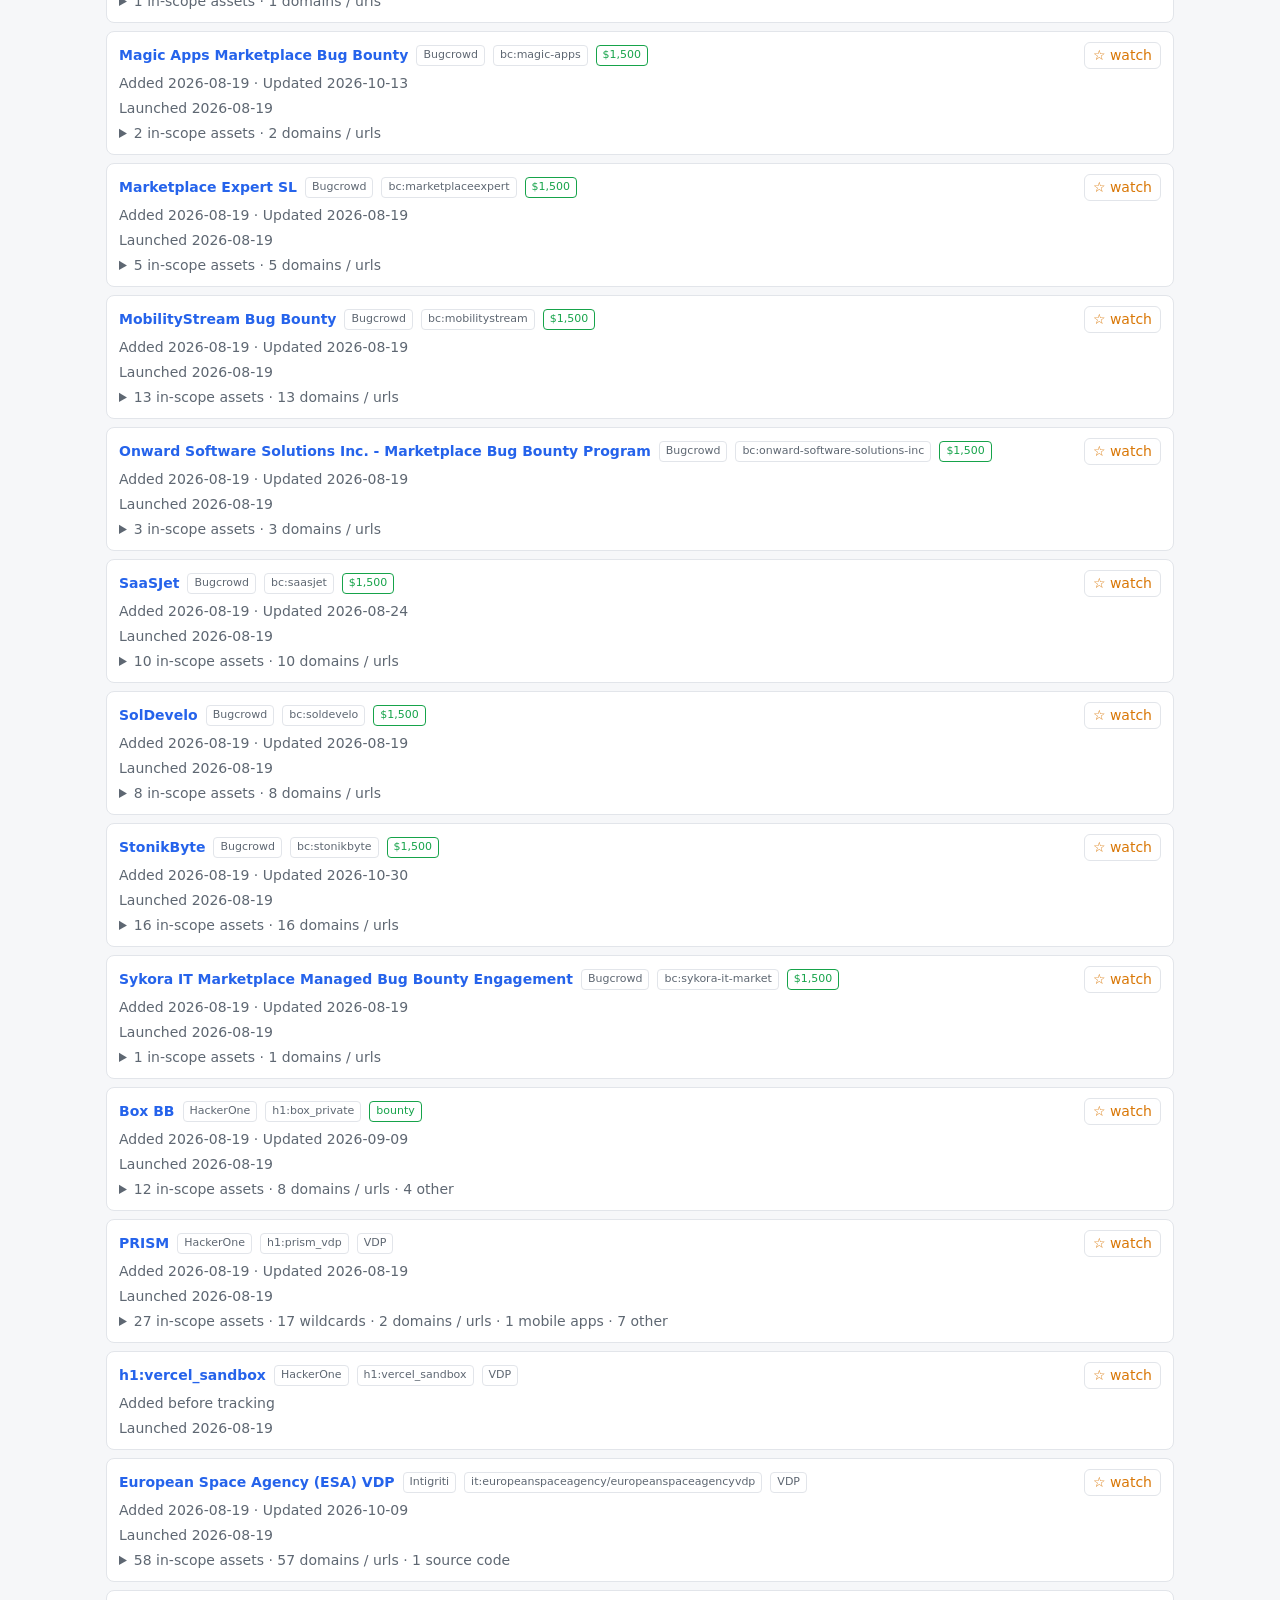
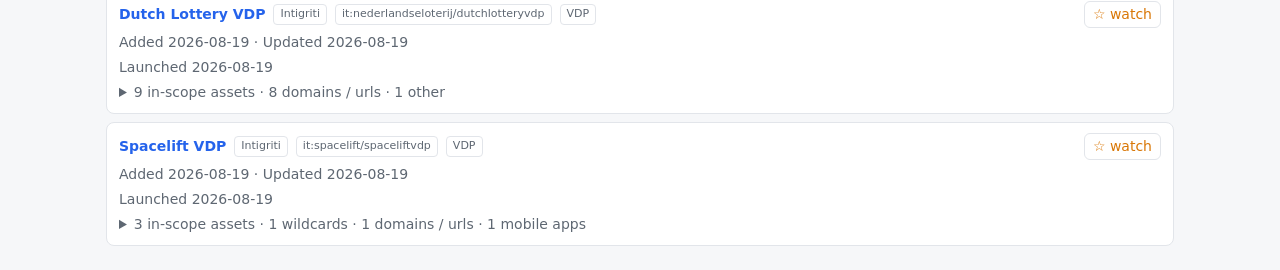
==== commit 57bfdae9: "Add a pause switch for alert emails" ====
--- a/docs/index.html
+++ b/docs/index.html
@@ -28,7 +28,7 @@
 <div class="bar" id="bar">
   <input type="search" id="q" placeholder="Filter by name, handle, asset…">
   <select id="plat"><option value="">All platforms</option><option value="h1">HackerOne</option><option value="bc">Bugcrowd</option><option value="ywh">YesWeHack</option><option value="it">Intigriti</option></select>
-  <select id="kind"><option value="">All change types</option><option>new</option><option>suspended</option><option>resumed</option><option>scope+</option><option>scope-</option><option>deploy</option><option>subdomain</option><option>feature</option><option>changelog</option><option>live-host</option><option>takeover</option><option>bypass</option><option>secret</option><option>sourcemap</option><option>historical</option><option>appversion</option></select>
+  <select id="kind"><option value="">All change types</option><option>new</option><option>suspended</option><option>resumed</option><option>scope+</option><option>scope-</option><option>deploy</option><option>subdomain</option><option>feature</option><option>changelog</option><option>live-host</option><option>takeover</option><option>bypass</option><option>appversion</option></select>
   <select id="stype" title="Programs whose scope includes this asset type"></select>
   <select id="sort"><option value="first">Newest programs first</option><option value="upd">Recently updated first</option><option value="bounty">Highest bounty</option><option value="name">Name A–Z</option></select>
   <select id="since"><option value="">Any time</option><option value="1">Last 24h</option><option value="7">Last 7 days</option><option value="30">Last 30 days</option><option value="90">Last 90 days</option></select>
@@ -43,15 +43,15 @@
 const $ = s => document.querySelector(s);
 const esc = s => String(s ?? "").replace(/[&<>"']/g, c => ({"&":"&amp;","<":"&lt;",">":"&gt;",'"':"&quot;","'":"&#39;"}[c]));
 const ls = {get(k){try{return localStorage.getItem(k)}catch{return null}}, set(k,v){try{v?localStorage.setItem(k,v):localStorage.removeItem(k)}catch{}}};
-let P = {}, PZ = {}, F = [], W = [], EV = {}, wSha = null, tab = "new", limit = 100;
+let P = {}, PZ = {}, F = [], W = [], EV = {}, wSha = null, tab = "new", limit = 100, SET = {alerts_paused:false};
 
 async function init(){
   // no unique cache-buster: let the browser revalidate (ETag -> 304) so repeat loads are instant.
   // GitHub Pages purges its CDN on each deploy, so data is still fresh after every scan.
   const opt = { cache: "no-cache" };
-  const [p, f, ev] = await Promise.all([fetch("data/programs.json", opt).then(r=>r.json()), fetch("data/changes.json", opt).then(r=>r.json()).catch(()=>[]), fetch("data/evidence.json", opt).then(r=>r.json()).catch(()=>({}))]);
-  P = p.programs; PZ = p.paused || {}; F = f; EV = ev || {};
-  $("#meta").textContent = `${Object.keys(P).length} programs · updated ${p.updated.replace("T"," ")} UTC`;
+  const [p, f, ev, st] = await Promise.all([fetch("data/programs.json", opt).then(r=>r.json()), fetch("data/changes.json", opt).then(r=>r.json()).catch(()=>[]), fetch("data/evidence.json", opt).then(r=>r.json()).catch(()=>({})), fetch("data/settings.json", opt).then(r=>r.json()).catch(()=>({alerts_paused:false}))]);
+  P = p.programs; PZ = p.paused || {}; F = f; EV = ev || {}; SET = st || {alerts_paused:false};
+  $("#meta").textContent = `${Object.keys(P).length} programs · updated ${p.updated.replace("T"," ")} UTC${SET.alerts_paused ? " · ⏸ alerts paused" : ""}`;
   await loadWatch();
   const h = (location.hash || "").slice(1);
   if(["features","inscope","feed","all","recent","hunt","paused","watch"].includes(h)){
@@ -81,6 +81,19 @@
   if(!r.ok){ alert("GitHub API error "+r.status+": "+(await r.text()).slice(0,200)); return; }
   wSha = (await r.json()).content.sha; W = next; render();
 }
+async function setPaused(paused){
+  const t = ls.get("bw_pat");
+  if(!t){ alert("Add a GitHub token in Settings to change alerts from here, or edit docs/data/settings.json on GitHub."); return; }
+  const path = "docs/data/settings.json";
+  const g = await fetch(`https://api.github.com/repos/${REPO}/contents/${path}`, {headers: auth(), cache:"no-store"});
+  if(!g.ok){ alert("GitHub API error "+g.status+": "+(await g.text()).slice(0,200)); return; }
+  const gj = await g.json();
+  const body = JSON.stringify({alerts_paused: paused}, null, 1) + "\n";
+  const r = await fetch(`https://api.github.com/repos/${REPO}/contents/${path}`, {method:"PUT", headers:{...auth(),"Content-Type":"application/json"},
+    body: JSON.stringify({message:`settings: ${paused?"pause":"resume"} email alerts`, content: btoa(body), sha: gj.sha})});
+  if(!r.ok){ alert("GitHub API error "+r.status+": "+(await r.text()).slice(0,200)); return; }
+  SET.alerts_paused = paused; render();
+}
 function match(k, extra){
   const q = $("#q").value.trim().toLowerCase(), pl = $("#plat").value;
   if(pl && !k.startsWith(pl+":")) return false;
@@ -139,9 +152,6 @@
   const feat = e.t === "feature" ? endpointChips(e.api, e.live) + chips("GraphQL", e.gql, "gql") + chips("feature flags", e.flags, "flag") + jsLinks(e.js)
     : e.t === "deploy" ? jsLinks(e.js)
     : e.t === "bypass" ? bypassChips(e)
-    : e.t === "secret" ? chips("findings", e.items, "ep")
-    : e.t === "sourcemap" ? (e.maps||[]).map(m=>`<div class="chips"><a class="chip ep" href="${esc(m.url)}" target="_blank" rel="noopener">${esc(m.url)}</a><span class="mut">${m.files||0} files${m.mined?", full source mined":""}</span>${(m.sample||[]).slice(0,6).map(p=>`<code class="chip sub">${esc(p)}</code>`).join("")}</div>`).join("")
-    : e.t === "historical" ? (e.urls||[]).slice(0,40).map(u=>`<a class="chip sub" href="${esc(u)}" target="_blank" rel="noopener">${esc(u.replace(/^https?:\/\//,""))}</a>`).join(" ")
     : (e.t === "subdomain" || e.t === "live-host") ? chips(e.t === "live-host" ? "live" : "new subdomains", e.hosts || e.subs, "sub") : "";
   const detail = e.t === "feature" ? `<div class="x"><b>New features detected</b> from a changed JS bundle</div>` : `<div class="x">${esc(e.x)}</div>`;
   return `<div class="row"><div class="top"><span class="tag t-${esc(e.t)}">${esc(e.t)}</span><a href="${esc(e.u)}" target="_blank" rel="noopener">${esc(e.n)}</a>
@@ -160,6 +170,11 @@
       <input type="password" id="pat" placeholder="github_pat_…" value="${esc(ls.get("bw_pat")||"")}" style="width:100%"><p><button id="savepat" class="star" style="margin:0">Save token</button></p>
       <p class="mut">No token? Edit <a href="https://github.com/${REPO}/edit/main/watchlist.json" target="_blank" rel="noopener">watchlist.json</a> directly. Keys look like <code>h1:handle</code>, <code>bc:slug</code>, <code>ywh:slug</code>, <code>it:company/handle</code>.</p>
       <p class="mut">Run a scan now: <a href="https://github.com/${REPO}/actions/workflows/scan.yml" target="_blank" rel="noopener">Actions → daily-scan → Run workflow</a>.</p></div>`];
+    html.push(`<div class="row" style="margin-top:16px"><b>Email alerts</b>
+      <p class="mut">Pause every alert email: new programs, watchlist changes and the daily scope digests. Scans keep running and the dashboard keeps updating; nothing is emailed while paused.</p>
+      <p><button class="star" style="margin:0" id="pausealerts">${SET.alerts_paused ? "Resume email alerts" : "Pause email alerts"}</button>
+      <span class="tag ${SET.alerts_paused ? "t-suspended" : "t-new"}">${SET.alerts_paused ? "paused" : "sending"}</span></p>
+      <p class="mut">No token? Edit <a href="https://github.com/${REPO}/edit/main/docs/data/settings.json" target="_blank" rel="noopener">settings.json</a> directly.</p></div>`);
   } else if(tab === "paused"){
     const since = cutoff(), flap = m => (m.flips||0) >= 3 ? `<span class="tag t-suspended">flapping · paused ${m.flips}×</span>` : "";
     const gone = Object.entries(PZ).filter(([k,m]) => (!since || m.gone >= since) && match(k, m.n||"")).sort((a,b)=>b[1].gone.localeCompare(a[1].gone));
@@ -194,7 +209,7 @@
     $("#more").hidden = keys.length <= limit;
   } else if(tab === "features"){
     const since = cutoff();
-    const ev = F.filter(e => (["feature","takeover","bypass","secret","sourcemap","historical"].includes(e.t)) && (!since || e.d >= since)
+    const ev = F.filter(e => (e.t==="feature"||e.t==="takeover"||e.t==="bypass") && (!since || e.d >= since)
       && (!$("#plat").value || e.k.startsWith($("#plat").value+":")) && (!$("#mine").checked || W.includes(e.k))
       && match(e.k, e.n+" "+e.x));
     if(!$("#q").value) html.push(`<p class="mut">New code features (endpoints, GraphQL ops, feature flags) and takeovers spotted on watchlist programs. This is the freshest, least-hunted attack surface. ${ev.length} in range.</p>`);
@@ -232,6 +247,7 @@
 $("#out").onclick = e => {
   const s = e.target.closest(".star[data-k]"); if(s) return toggle(s.dataset.k);
   if(e.target.id === "savepat"){ ls.set("bw_pat", $("#pat").value.trim()); loadWatch().then(()=>{alert("Saved."); render();}); }
+  if(e.target.id === "pausealerts") setPaused(!SET.alerts_paused);
 };
 $("#stype").innerHTML = typeOptions("Any scope type");
 init().catch(e => { $("#meta").textContent = "Failed to load data: " + e; });
--- a/docs/style.css
+++ b/docs/style.css
@@ -44,5 +44,3 @@
 .stbadge.s2{background:#16a34a}.stbadge.s3{background:#0891b2}.stbadge.s4{background:#d97706}.stbadge.s5{background:#dc2626}
 .snap{margin-top:6px}.snap summary{cursor:pointer;color:var(--acc);font-size:12px}
 .snapbody{white-space:pre-wrap;word-break:break-word;max-height:220px;overflow:auto;background:var(--bg);border:1px solid var(--line);border-radius:6px;padding:8px;font:11px/1.5 ui-monospace,monospace;color:var(--mut)}
-.t-bypass,.t-secret,.t-sourcemap{color:#dc2626;border-color:#dc2626;font-weight:700}
-.t-historical{color:#0891b2;border-color:#0891b2}
